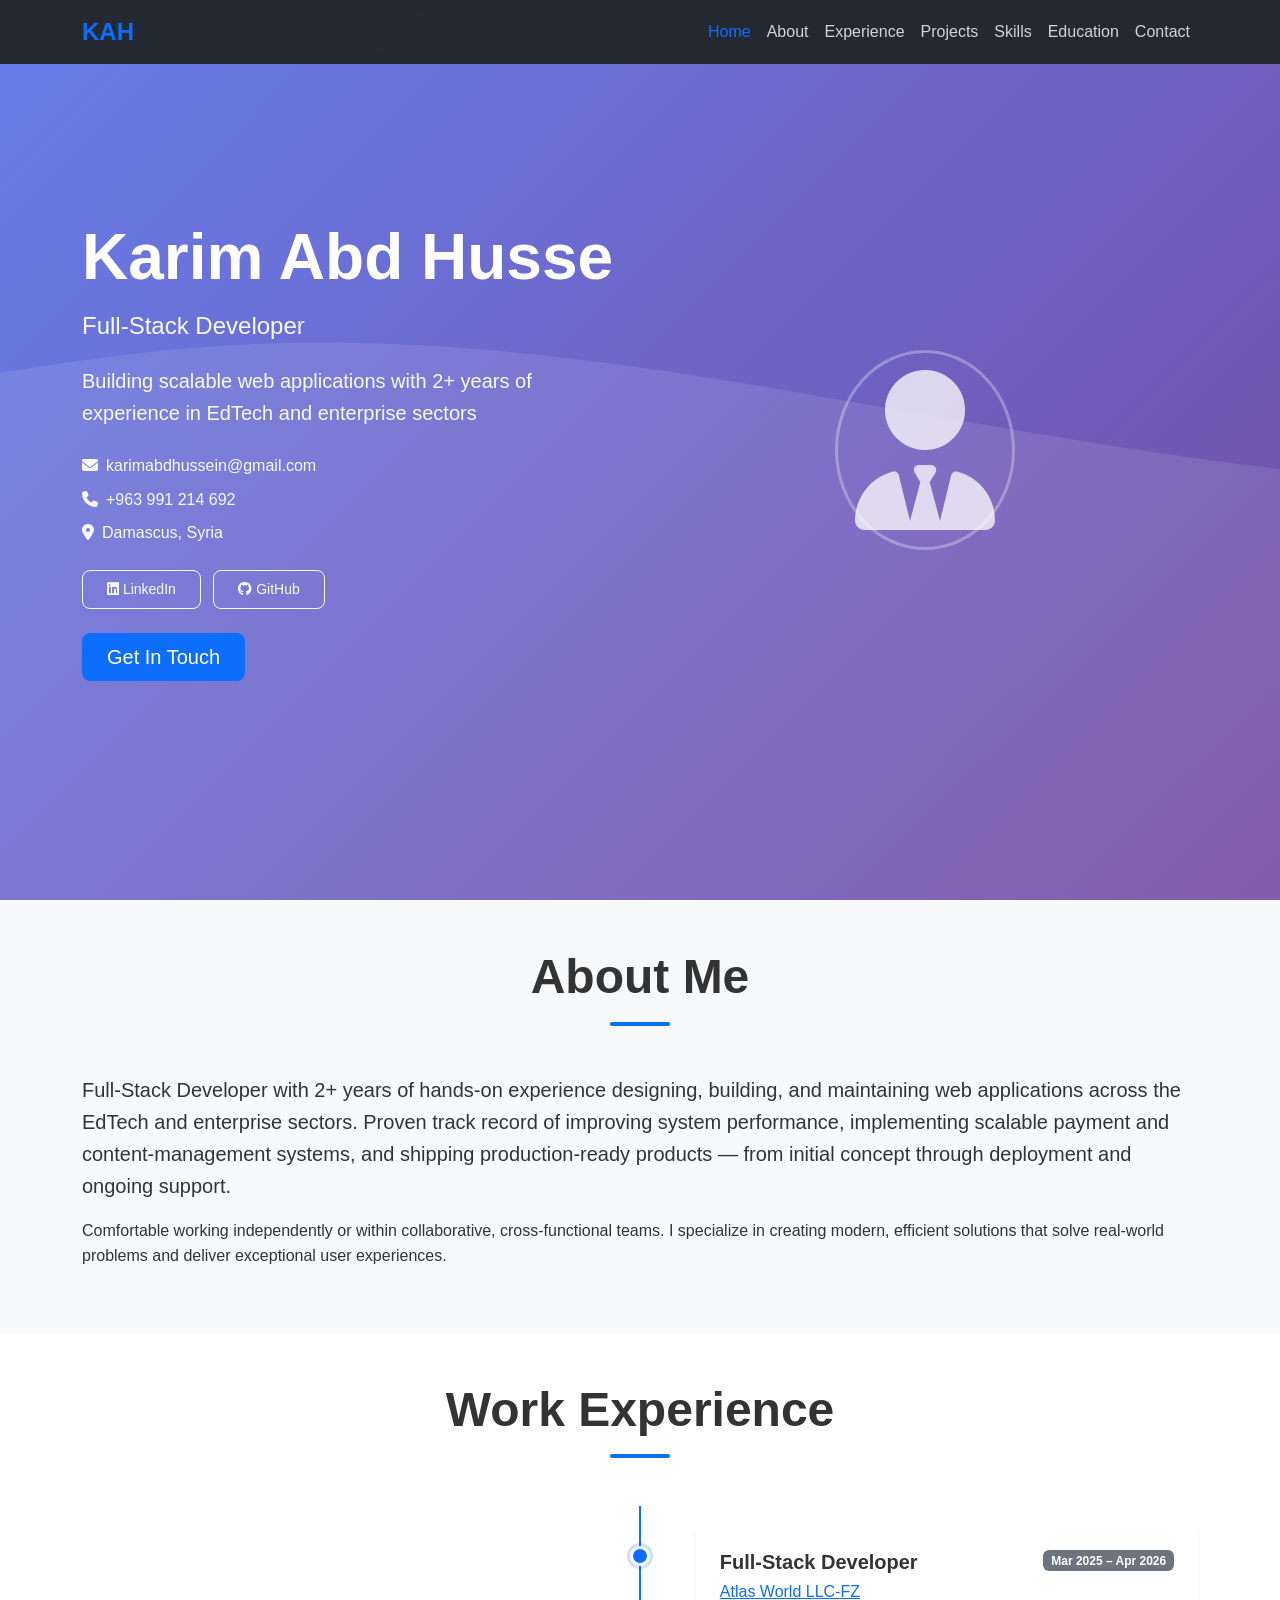
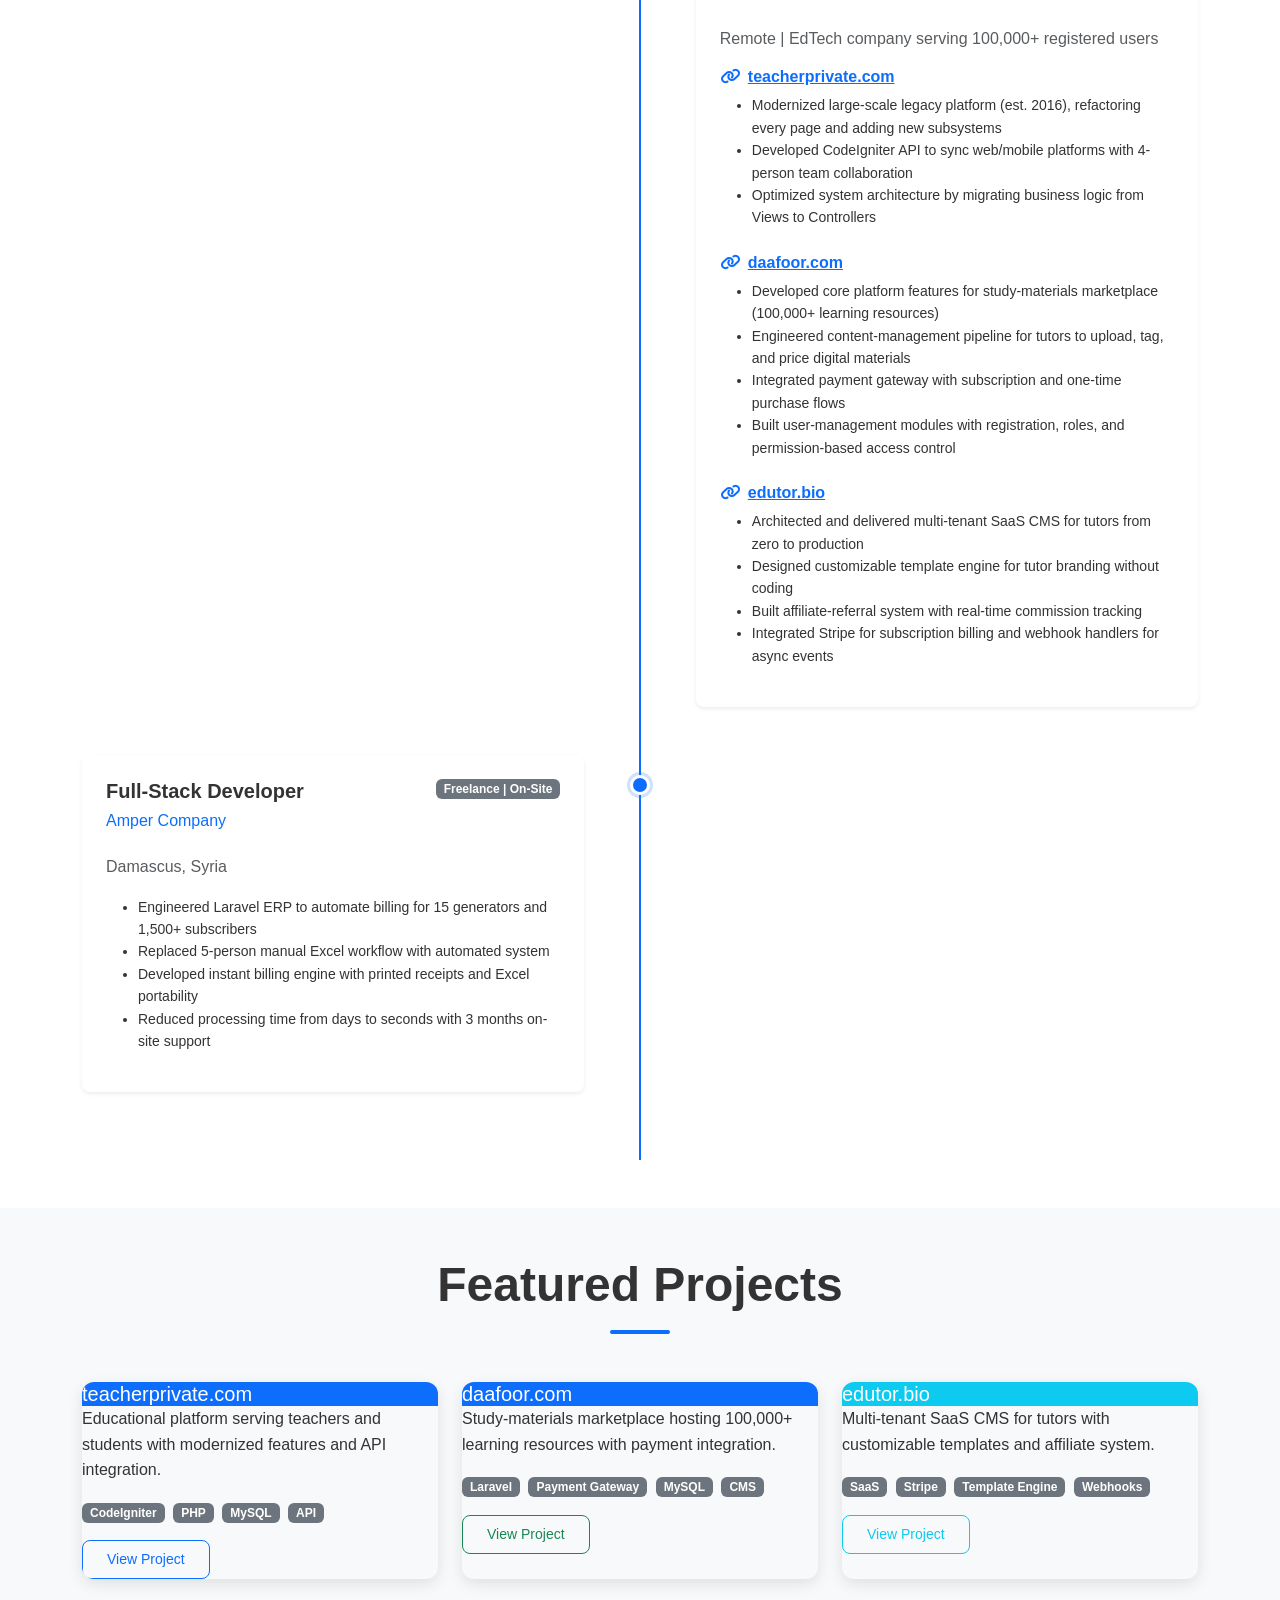
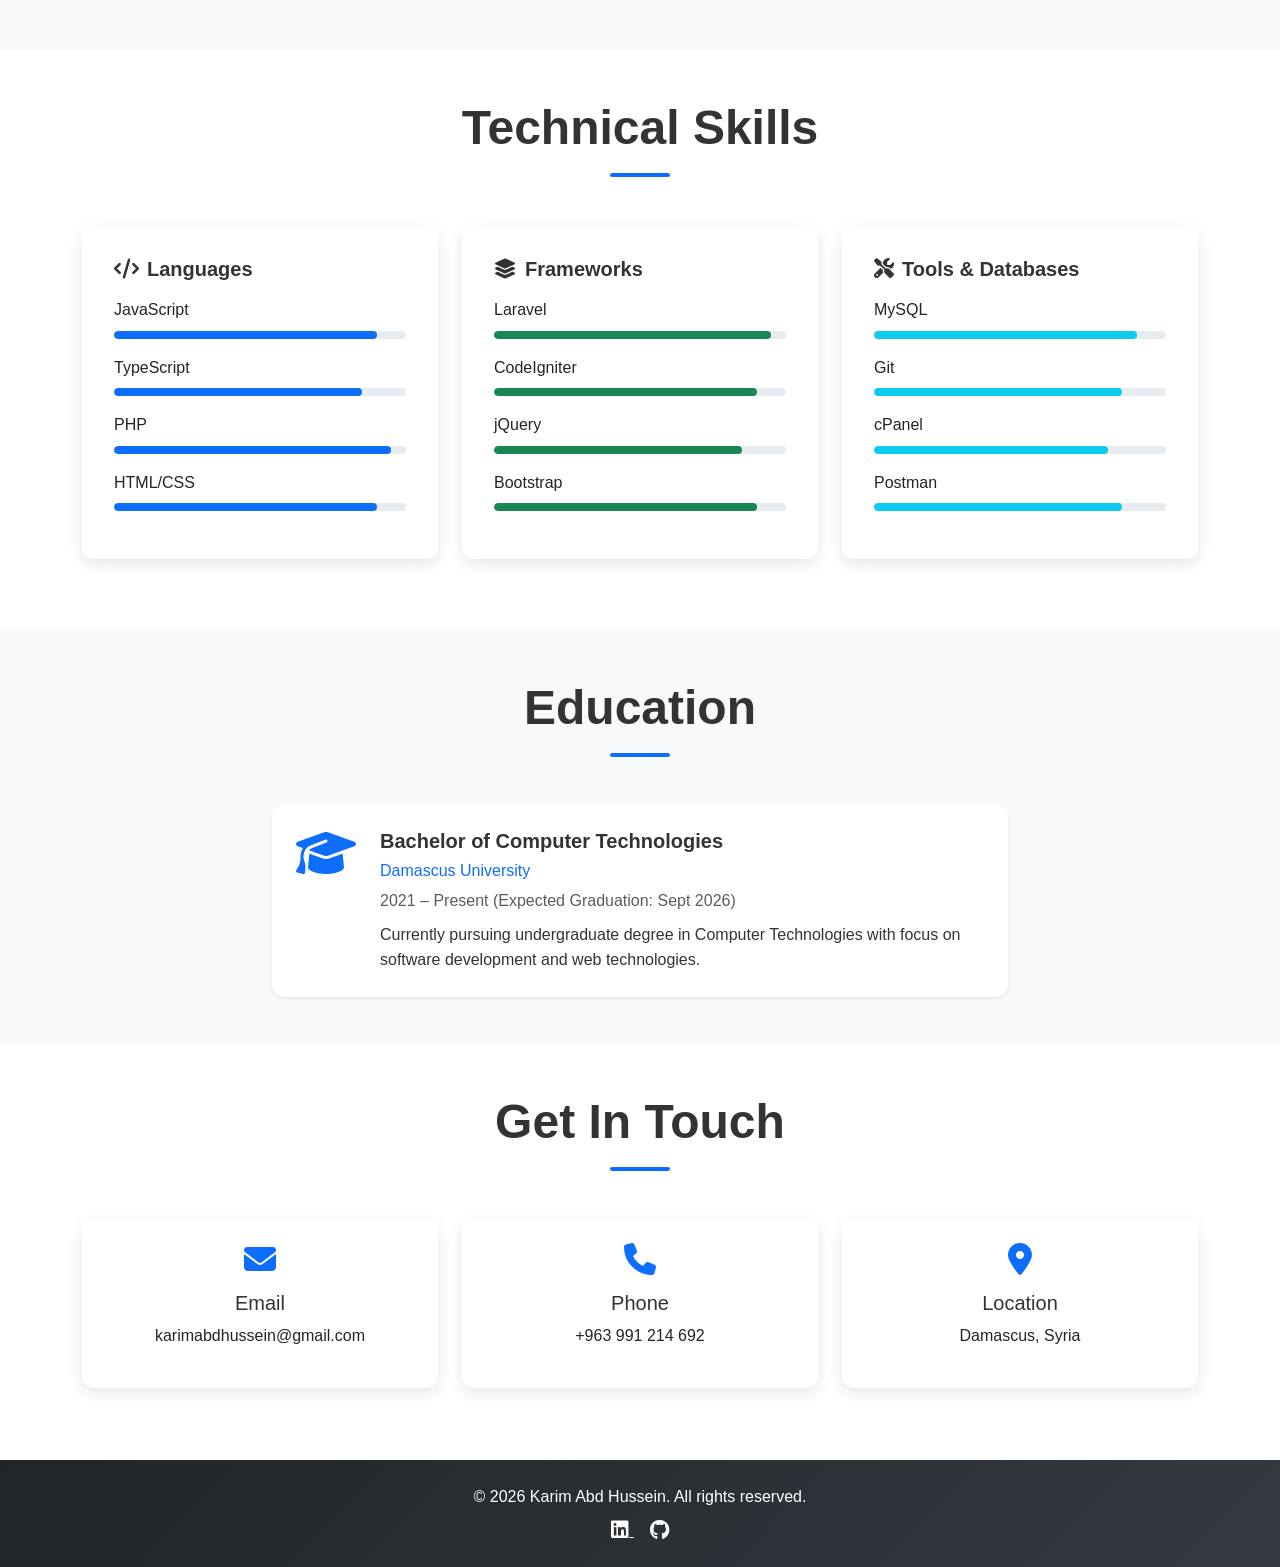
==== index.html @ 41082628 "add links and remove the contact form" ====
<!DOCTYPE html>
<html lang="en">
<head>
    <meta charset="UTF-8">
    <meta name="viewport" content="width=device-width, initial-scale=1.0">
    <title>Karim Abd Hussein - Full-Stack Developer Portfolio</title>
    
    <!-- Bootstrap CSS -->
    <link href="https://cdn.jsdelivr.net/npm/bootstrap@5.3.0/dist/css/bootstrap.min.css" rel="stylesheet">
    <!-- Font Awesome -->
    <link rel="stylesheet" href="https://cdnjs.cloudflare.com/ajax/libs/font-awesome/6.4.0/css/all.min.css">
    <!-- AOS Animation -->
    <link href="https://cdn.jsdelivr.net/npm/aos@2.3.4/dist/aos.css" rel="stylesheet">
    <!-- Custom CSS -->
    <link rel="stylesheet" href="css/style.css">
</head>
<body>
    <!-- Navigation -->
    <nav class="navbar navbar-expand-lg navbar-dark bg-dark fixed-top" id="mainNav">
        <div class="container">
            <a class="navbar-brand" href="#home">KAH</a>
            <button class="navbar-toggler" type="button" data-bs-toggle="collapse" data-bs-target="#navbarNav">
                <span class="navbar-toggler-icon"></span>
            </button>
            <div class="collapse navbar-collapse" id="navbarNav">
                <ul class="navbar-nav ms-auto">
                    <li class="nav-item"><a class="nav-link" href="#home">Home</a></li>
                    <li class="nav-item"><a class="nav-link" href="#about">About</a></li>
                    <li class="nav-item"><a class="nav-link" href="#experience">Experience</a></li>
                    <li class="nav-item"><a class="nav-link" href="#projects">Projects</a></li>
                    <li class="nav-item"><a class="nav-link" href="#skills">Skills</a></li>
                    <li class="nav-item"><a class="nav-link" href="#education">Education</a></li>
                    <li class="nav-item"><a class="nav-link" href="#contact">Contact</a></li>
                </ul>
            </div>
        </div>
    </nav>

    <!-- Hero Section -->
    <section id="home" class="hero-section">
        <div class="container">
            <div class="row align-items-center min-vh-100">
                <div class="col-lg-6">
                    <div class="hero-content" data-aos="fade-up">
                        <h1 class="display-3 fw-bold text-white mb-3">Karim Abd Hussein</h1>
                        <h2 class="h4 text-light mb-4">Full-Stack Developer</h2>
                        <p class="lead text-light mb-4">
                            Building scalable web applications with 2+ years of experience in EdTech and enterprise sectors
                        </p>
                        <div class="hero-contact mb-4">
                            <p class="text-light mb-2"><i class="fas fa-envelope me-2"></i>karimabdhussein@gmail.com</p>
                            <p class="text-light mb-2"><i class="fas fa-phone me-2"></i>+963 991 214 692</p>
                            <p class="text-light mb-2"><i class="fas fa-map-marker-alt me-2"></i>Damascus, Syria</p>
                        </div>
                        <div class="social-links mb-4">
                            <a href="https://linkedin.com/in/karim-abd-hussein" target="_blank" class="btn btn-outline-light btn-sm me-2">
                                <i class="fab fa-linkedin"></i> LinkedIn
                            </a>
                            <a href="https://github.com/karim-abd-hussein" target="_blank" class="btn btn-outline-light btn-sm me-2">
                                <i class="fab fa-github"></i> GitHub
                            </a>
                        </div>
                        <a href="#contact" class="btn btn-primary btn-lg">Get In Touch</a>
                    </div>
                </div>
                <div class="col-lg-6">
                    <div class="hero-image text-center" data-aos="fade-left">
                        <div class="profile-placeholder">
                            <i class="fas fa-user-tie fa-10x text-white opacity-75"></i>
                        </div>
                    </div>
                </div>
            </div>
        </div>
    </section>

    <!-- About Section -->
    <section id="about" class="py-5 bg-light">
        <div class="container">
            <div class="row">
                <div class="col-lg-12">
                    <div class="section-title text-center mb-5" data-aos="fade-up">
                        <h2 class="display-5 fw-bold">About Me</h2>
                        <div class="divider bg-primary mx-auto"></div>
                    </div>
                </div>
            </div>
            <div class="row">
                <div class="col-lg-12">
                    <div class="about-content" data-aos="fade-up">
                        <p class="lead">
                            Full-Stack Developer with 2+ years of hands-on experience designing, building, and maintaining web applications across the EdTech and enterprise sectors. Proven track record of improving system performance, implementing scalable payment and content-management systems, and shipping production-ready products — from initial concept through deployment and ongoing support.
                        </p>
                        <p>
                            Comfortable working independently or within collaborative, cross-functional teams. I specialize in creating modern, efficient solutions that solve real-world problems and deliver exceptional user experiences.
                        </p>
                    </div>
                </div>
            </div>
        </div>
    </section>

    <!-- Experience Section -->
    <section id="experience" class="py-5">
        <div class="container">
            <div class="row">
                <div class="col-lg-12">
                    <div class="section-title text-center mb-5" data-aos="fade-up">
                        <h2 class="display-5 fw-bold">Work Experience</h2>
                        <div class="divider bg-primary mx-auto"></div>
                    </div>
                </div>
            </div>
            <div class="row">
                <div class="col-lg-12">
                    <div class="timeline">
                        <!-- Atlas World LLC Experience -->
                        <div class="timeline-item" data-aos="fade-up">
                            <div class="timeline-dot bg-primary"></div>
                            <div class="timeline-content bg-white p-4 shadow-sm">
                                <div class="d-flex justify-content-between align-items-start mb-3">
                                    <div>
                                        <h4 class="h5 fw-bold">Full-Stack Developer</h4>
                                        <h5 class="text-primary h6"><a href="https://atlasworld.group/" target="_blank">Atlas World LLC-FZ</a></h5>
                                    </div>
                                    <span class="badge bg-secondary">Mar 2025 – Apr 2026</span>
                                </div>
                                <p class="text-muted mb-3">Remote | EdTech company serving 100,000+ registered users</p>
                                
                                <div class="project mb-4">
                                    <h6 class="fw-bold"><a href="https://teacherprivate.com" target="_blank"><i class="fas fa-link me-2"></i>teacherprivate.com</a></h6>
                                    <ul class="small">
                                        <li>Modernized large-scale legacy platform (est. 2016), refactoring every page and adding new subsystems</li>
                                        <li>Developed CodeIgniter API to sync web/mobile platforms with 4-person team collaboration</li>
                                        <li>Optimized system architecture by migrating business logic from Views to Controllers</li>
                                    </ul>
                                </div>
                                
                                <div class="project mb-4">
                                    <h6 class="fw-bold"><a href="https://daafoor.com" target="_blank"><i class="fas fa-link me-2"></i>daafoor.com</a></h6>
                                    <ul class="small">
                                        <li>Developed core platform features for study-materials marketplace (100,000+ learning resources)</li>
                                        <li>Engineered content-management pipeline for tutors to upload, tag, and price digital materials</li>
                                        <li>Integrated payment gateway with subscription and one-time purchase flows</li>
                                        <li>Built user-management modules with registration, roles, and permission-based access control</li>
                                    </ul>
                                </div>
                                
                                <div class="project">
                                    <h6 class="fw-bold"><a href="https://edutor.bio" target="_blank"><i class="fas fa-link me-2"></i>edutor.bio</a></h6>
                                    <ul class="small">
                                        <li>Architected and delivered multi-tenant SaaS CMS for tutors from zero to production</li>
                                        <li>Designed customizable template engine for tutor branding without coding</li>
                                        <li>Built affiliate-referral system with real-time commission tracking</li>
                                        <li>Integrated Stripe for subscription billing and webhook handlers for async events</li>
                                    </ul>
                                </div>
                            </div>
                        </div>

                        <!-- Amper Company Experience -->
                        <div class="timeline-item" data-aos="fade-up">
                            <div class="timeline-dot bg-primary"></div>
                            <div class="timeline-content bg-white p-4 shadow-sm">
                                <div class="d-flex justify-content-between align-items-start mb-3">
                                    <div>
                                        <h4 class="h5 fw-bold">Full-Stack Developer</h4>
                                        <h5 class="text-primary h6">Amper Company</h5>
                                    </div>
                                    <span class="badge bg-secondary">Freelance | On-Site</span>
                                </div>
                                <p class="text-muted mb-3">Damascus, Syria</p>
                                <ul class="small">
                                    <li>Engineered Laravel ERP to automate billing for 15 generators and 1,500+ subscribers</li>
                                    <li>Replaced 5-person manual Excel workflow with automated system</li>
                                    <li>Developed instant billing engine with printed receipts and Excel portability</li>
                                    <li>Reduced processing time from days to seconds with 3 months on-site support</li>
                                </ul>
                            </div>
                        </div>
                    </div>
                </div>
            </div>
        </div>
    </section>

    <!-- Projects Section -->
    <section id="projects" class="py-5 bg-light">
        <div class="container">
            <div class="row">
                <div class="col-lg-12">
                    <div class="section-title text-center mb-5" data-aos="fade-up">
                        <h2 class="display-5 fw-bold">Featured Projects</h2>
                        <div class="divider bg-primary mx-auto"></div>
                    </div>
                </div>
            </div>
            <div class="row">
                <!-- Teacher Private -->
                <div class="col-lg-4 col-md-6 mb-4" data-aos="fade-up">
                    <div class="project-card h-100">
                        <div class="card-header bg-primary text-white">
                            <h5 class="card-title mb-0">teacherprivate.com</h5>
                        </div>
                        <div class="card-body">
                            <p class="card-text">Educational platform serving teachers and students with modernized features and API integration.</p>
                            <div class="tech-tags mb-3">
                                <span class="badge bg-secondary me-1">CodeIgniter</span>
                                <span class="badge bg-secondary me-1">PHP</span>
                                <span class="badge bg-secondary me-1">MySQL</span>
                                <span class="badge bg-secondary me-1">API</span>
                            </div>
                            <a href="https://teacherprivate.com" target="_blank" class="btn btn-outline-primary btn-sm">View Project</a>
                        </div>
                    </div>
                </div>

                <!-- Daafoor -->
                <div class="col-lg-4 col-md-6 mb-4" data-aos="fade-up" data-aos-delay="100">
                    <div class="project-card h-100">
                        <div class="card-header bg-primary text-white">
                            <h5 class="card-title mb-0">daafoor.com</h5>
                        </div>
                        <div class="card-body">
                            <p class="card-text">Study-materials marketplace hosting 100,000+ learning resources with payment integration.</p>
                            <div class="tech-tags mb-3">
                                <span class="badge bg-secondary me-1">Laravel</span>
                                <span class="badge bg-secondary me-1">Payment Gateway</span>
                                <span class="badge bg-secondary me-1">MySQL</span>
                                <span class="badge bg-secondary me-1">CMS</span>
                            </div>
                            <a href="https://daafoor.com" target="_blank" class="btn btn-outline-success btn-sm">View Project</a>
                        </div>
                    </div>
                </div>

                <!-- Edutor -->
                <div class="col-lg-4 col-md-6 mb-4" data-aos="fade-up" data-aos-delay="200">
                    <div class="project-card h-100">
                        <div class="card-header bg-info text-white">
                            <h5 class="card-title mb-0">edutor.bio</h5>
                        </div>
                        <div class="card-body">
                            <p class="card-text">Multi-tenant SaaS CMS for tutors with customizable templates and affiliate system.</p>
                            <div class="tech-tags mb-3">
                                <span class="badge bg-secondary me-1">SaaS</span>
                                <span class="badge bg-secondary me-1">Stripe</span>
                                <span class="badge bg-secondary me-1">Template Engine</span>
                                <span class="badge bg-secondary me-1">Webhooks</span>
                            </div>
                            <a href="https://edutor.bio" target="_blank" class="btn btn-outline-info btn-sm">View Project</a>
                        </div>
                    </div>
                </div>
            </div>
        </div>
    </section>

    <!-- Skills Section -->
    <section id="skills" class="py-5">
        <div class="container">
            <div class="row">
                <div class="col-lg-12">
                    <div class="section-title text-center mb-5" data-aos="fade-up">
                        <h2 class="display-5 fw-bold">Technical Skills</h2>
                        <div class="divider bg-primary mx-auto"></div>
                    </div>
                </div>
            </div>
            <div class="row">
                <div class="col-lg-4 col-md-6 mb-4" data-aos="fade-up">
                    <div class="skill-category">
                        <h5 class="fw-bold mb-3"><i class="fas fa-code me-2"></i>Languages</h5>
                        <div class="skill-item mb-3">
                            <span class="skill-name">JavaScript</span>
                            <div class="progress">
                                <div class="progress-bar bg-primary" style="width: 90%"></div>
                            </div>
                        </div>
                        <div class="skill-item mb-3">
                            <span class="skill-name">TypeScript</span>
                            <div class="progress">
                                <div class="progress-bar bg-primary" style="width: 85%"></div>
                            </div>
                        </div>
                        <div class="skill-item mb-3">
                            <span class="skill-name">PHP</span>
                            <div class="progress">
                                <div class="progress-bar bg-primary" style="width: 95%"></div>
                            </div>
                        </div>
                        <div class="skill-item">
                            <span class="skill-name">HTML/CSS</span>
                            <div class="progress">
                                <div class="progress-bar bg-primary" style="width: 90%"></div>
                            </div>
                        </div>
                    </div>
                </div>

                <div class="col-lg-4 col-md-6 mb-4" data-aos="fade-up" data-aos-delay="100">
                    <div class="skill-category">
                        <h5 class="fw-bold mb-3"><i class="fas fa-layer-group me-2"></i>Frameworks</h5>
                        <div class="skill-item mb-3">
                            <span class="skill-name">Laravel</span>
                            <div class="progress">
                                <div class="progress-bar bg-success" style="width: 95%"></div>
                            </div>
                        </div>
                        <div class="skill-item mb-3">
                            <span class="skill-name">CodeIgniter</span>
                            <div class="progress">
                                <div class="progress-bar bg-success" style="width: 90%"></div>
                            </div>
                        </div>
                        <div class="skill-item mb-3">
                            <span class="skill-name">jQuery</span>
                            <div class="progress">
                                <div class="progress-bar bg-success" style="width: 85%"></div>
                            </div>
                        </div>
                        <div class="skill-item">
                            <span class="skill-name">Bootstrap</span>
                            <div class="progress">
                                <div class="progress-bar bg-success" style="width: 90%"></div>
                            </div>
                        </div>
                    </div>
                </div>

                <div class="col-lg-4 col-md-6 mb-4" data-aos="fade-up" data-aos-delay="200">
                    <div class="skill-category">
                        <h5 class="fw-bold mb-3"><i class="fas fa-tools me-2"></i>Tools & Databases</h5>
                        <div class="skill-item mb-3">
                            <span class="skill-name">MySQL</span>
                            <div class="progress">
                                <div class="progress-bar bg-info" style="width: 90%"></div>
                            </div>
                        </div>
                        <div class="skill-item mb-3">
                            <span class="skill-name">Git</span>
                            <div class="progress">
                                <div class="progress-bar bg-info" style="width: 85%"></div>
                            </div>
                        </div>
                        <div class="skill-item mb-3">
                            <span class="skill-name">cPanel</span>
                            <div class="progress">
                                <div class="progress-bar bg-info" style="width: 80%"></div>
                            </div>
                        </div>
                        <div class="skill-item">
                            <span class="skill-name">Postman</span>
                            <div class="progress">
                                <div class="progress-bar bg-info" style="width: 85%"></div>
                            </div>
                        </div>
                    </div>
                </div>
            </div>
        </div>
    </section>

    <!-- Education Section -->
    <section id="education" class="py-5 bg-light">
        <div class="container">
            <div class="row">
                <div class="col-lg-12">
                    <div class="section-title text-center mb-5" data-aos="fade-up">
                        <h2 class="display-5 fw-bold">Education</h2>
                        <div class="divider bg-primary mx-auto"></div>
                    </div>
                </div>
            </div>
            <div class="row">
                <div class="col-lg-8 mx-auto">
                    <div class="education-card bg-white p-4 shadow-sm" data-aos="fade-up">
                        <div class="d-flex align-items-start">
                            <div class="education-icon me-4">
                                <i class="fas fa-graduation-cap fa-3x text-primary"></i>
                            </div>
                            <div class="education-content">
                                <h4 class="h5 fw-bold">Bachelor of Computer Technologies</h4>
                                <h5 class="text-primary h6">Damascus University</h5>
                                <p class="text-muted mb-2">2021 – Present (Expected Graduation: Sept 2026)</p>
                                <p class="mb-0">Currently pursuing undergraduate degree in Computer Technologies with focus on software development and web technologies.</p>
                            </div>
                        </div>
                    </div>
                </div>
            </div>
        </div>
    </section>

    <!-- Contact Section -->
    <section id="contact" class="py-5">
        <div class="container">
            <div class="row">
                <div class="col-lg-12">
                    <div class="section-title text-center mb-5" data-aos="fade-up">
                        <h2 class="display-5 fw-bold">Get In Touch</h2>
                        <div class="divider bg-primary mx-auto"></div>
                    </div>
                </div>
            </div>
            <!-- <div class="row">
                <div class="col-lg-8 mx-auto">
                    <div class="contact-form" data-aos="fade-up">
                        <form id="contactForm">
                            <div class="row">
                                <div class="col-md-6 mb-3">
                                    <label for="name" class="form-label">Name</label>
                                    <input type="text" class="form-control" id="name" required>
                                </div>
                                <div class="col-md-6 mb-3">
                                    <label for="email" class="form-label">Email</label>
                                    <input type="email" class="form-control" id="email" required>
                                </div>
                            </div>
                            <div class="mb-3">
                                <label for="subject" class="form-label">Subject</label>
                                <input type="text" class="form-control" id="subject" required>
                            </div>
                            <div class="mb-3">
                                <label for="message" class="form-label">Message</label>
                                <textarea class="form-control" id="message" rows="5" required></textarea>
                            </div>
                            <div class="text-center">
                                <button type="submit" class="btn btn-primary btn-lg">Send Message</button>
                            </div>
                        </form>
                    </div>
                </div>
            </div> -->
            <div class="row">
                <div class="col-lg-12">
                    <div class="contact-info text-center" data-aos="fade-up">
                        <div class="row">
                            <div class="col-md-4 mb-4">
                                <div class="contact-item">
                                    <i class="fas fa-envelope fa-2x text-primary mb-3"></i>
                                    <h5>Email</h5>
                                    <p> <a class="text-decoration-none text-dark stretched-link" href="mailto:karimabdhussein@gmail.com">karimabdhussein@gmail.com</a></p>
                                </div>
                            </div>
                            <div class="col-md-4 mb-4">
                                <div class="contact-item">
                                    <i class="fas fa-phone fa-2x text-primary mb-3"></i>
                                    <h5>Phone</h5>
                                    <p><a class="text-decoration-none text-dark stretched-link" href="tel:+963991214692">+963 991 214 692</a></p>
                                </div>
                            </div>
                            <div class="col-md-4 mb-4">
                                <div class="contact-item">
                                    <i class="fas fa-map-marker-alt fa-2x text-primary mb-3"></i>
                                    <h5>Location</h5>
                                    <p><a class="text-decoration-none text-dark stretched-link" href="https://www.google.com/maps/place/Damascus,+Syria" target="_blank">Damascus, Syria</a>  </p>
                                </div>
                            </div>
                        </div>
                    </div>
                </div>
            </div>
        </div>
    </section>

    <!-- Footer -->
    <footer class="bg-dark text-white py-4">
        <div class="container">
            <div class="row">
                <div class="col-lg-12">
                    <div class="text-center">
                        <p class="mb-2">&copy; 2026 Karim Abd Hussein. All rights reserved.</p>
                        <div class="social-links">
                            <a href="https://linkedin.com/in/karim-abd-hussein" target="_blank" class="text-white me-3">
                                <i class="fab fa-linkedin fa-lg"></i>
                            </a>
                            <a href="https://github.com/karim-abd-hussein" target="_blank" class="text-white">
                                <i class="fab fa-github fa-lg"></i>
                            </a>
                        </div>
                    </div>
                </div>
            </div>
        </div>
    </footer>

    <!-- Bootstrap JS -->
    <script src="https://cdn.jsdelivr.net/npm/bootstrap@5.3.0/dist/js/bootstrap.bundle.min.js"></script>
    <!-- jQuery -->
    <script src="https://code.jquery.com/jquery-3.7.1.min.js"></script>
    <!-- AOS Animation -->
    <script src="https://cdn.jsdelivr.net/npm/aos@2.3.4/dist/aos.js"></script>
    <!-- Custom JS -->
    <script src="js/script.js"></script>
</body>
</html>
---- css/style.css ----
/* Custom CSS for Karim Abd Hussein Portfolio */

/* General Styles */
:root {
    --primary-color: #0d6efd;
    --secondary-color: #6c757d;
    --success-color: #198754;
    --info-color: #0dcaf0;
    --dark-color: #212529;
    --light-color: #f8f9fa;
    --accent-color: #ff6b6b;
}

body {
    font-family: 'Segoe UI', Tahoma, Geneva, Verdana, sans-serif;
    line-height: 1.6;
    color: #333;
    scroll-behavior: smooth;
}

/* Navigation */
.navbar {
    backdrop-filter: blur(10px);
    background-color: rgba(33, 37, 41, 0.95) !important;
    transition: all 0.3s ease;
}

.navbar-brand {
    font-weight: bold;
    font-size: 1.5rem;
    color: var(--primary-color) !important;
}

.nav-link {
    color: rgba(255, 255, 255, 0.8) !important;
    transition: color 0.3s ease;
    font-weight: 500;
}

.nav-link:hover,
.nav-link.active {
    color: var(--primary-color) !important;
}

/* Hero Section */
.hero-section {
    background: linear-gradient(135deg, #667eea 0%, #764ba2 100%);
    position: relative;
    overflow: hidden;
}

.hero-section::before {
    content: '';
    position: absolute;
    top: 0;
    left: 0;
    right: 0;
    bottom: 0;
    background: url('data:image/svg+xml,<svg xmlns="http://www.w3.org/2000/svg" viewBox="0 0 1440 320"><path fill="%23ffffff" fill-opacity="0.1" d="M0,96L48,112C96,128,192,160,288,160C384,160,480,128,576,122.7C672,117,768,139,864,154.7C960,171,1056,181,1152,165.3C1248,149,1344,107,1392,85.3L1440,64L1440,320L1392,320C1344,320,1248,320,1152,320C1056,320,960,320,864,320C768,320,672,320,576,320C480,320,384,320,288,320C192,320,96,320,48,320L0,320Z"></path></svg>') no-repeat bottom;
    background-size: cover;
}

.profile-placeholder {
    position: relative;
    display: inline-block;
}

.profile-placeholder::before {
    content: '';
    position: absolute;
    top: -20px;
    left: -20px;
    right: -20px;
    bottom: -20px;
    border: 3px solid rgba(255, 255, 255, 0.3);
    border-radius: 50%;
    animation: pulse 2s infinite;
}

@keyframes pulse {
    0% {
        transform: scale(1);
        opacity: 1;
    }
    50% {
        transform: scale(1.05);
        opacity: 0.7;
    }
    100% {
        transform: scale(1);
        opacity: 1;
    }
}

/* Section Titles */
.section-title {
    position: relative;
    margin-bottom: 3rem;
}

.divider {
    height: 4px;
    width: 60px;
    border-radius: 2px;
    margin-top: 1rem;
}

/* Timeline */
.timeline {
    position: relative;
    padding: 20px 0;
}

.timeline::before {
    content: '';
    position: absolute;
    left: 50%;
    top: 0;
    bottom: 0;
    width: 2px;
    background: var(--primary-color);
    transform: translateX(-50%);
}

.timeline-item {
    position: relative;
    margin-bottom: 3rem;
}

.timeline-dot {
    position: absolute;
    left: 50%;
    top: 20px;
    width: 20px;
    height: 20px;
    border-radius: 50%;
    transform: translateX(-50%);
    border: 3px solid #fff;
    box-shadow: 0 0 0 3px rgba(13, 110, 253, 0.2);
}

.timeline-content {
    width: 45%;
    border-radius: 8px;
    transition: transform 0.3s ease, box-shadow 0.3s ease;
}

.timeline-item:nth-child(odd) .timeline-content {
    margin-left: auto;
}

.timeline-item:nth-child(even) .timeline-content {
    margin-right: auto;
}

.timeline-content:hover {
    transform: translateY(-5px);
    box-shadow: 0 10px 25px rgba(0, 0, 0, 0.1);
}

/* Project Cards */
.project-card {
    border: none;
    border-radius: 12px;
    overflow: hidden;
    box-shadow: 0 5px 15px rgba(0, 0, 0, 0.1);
    transition: transform 0.3s ease, box-shadow 0.3s ease;
}

.project-card:hover {
    transform: translateY(-10px);
    box-shadow: 0 15px 35px rgba(0, 0, 0, 0.15);
}

.project-card .card-header {
    border: none;
    font-weight: bold;
}

.tech-tags .badge {
    font-size: 0.75rem;
    padding: 0.25rem 0.5rem;
}

/* Skills */
.skill-category {
    background: white;
    padding: 2rem;
    border-radius: 12px;
    box-shadow: 0 5px 15px rgba(0, 0, 0, 0.1);
    height: 100%;
}

.skill-item {
    margin-bottom: 1rem;
}

.skill-name {
    display: block;
    margin-bottom: 0.5rem;
    font-weight: 500;
    color: var(--dark-color);
}

.progress {
    height: 8px;
    border-radius: 4px;
    background-color: #e9ecef;
}

.progress-bar {
    border-radius: 4px;
    transition: width 1s ease-in-out;
}

/* Education */
.education-card {
    border-radius: 12px;
    border: none;
    transition: transform 0.3s ease;
}

.education-card:hover {
    transform: translateY(-5px);
}

.education-icon {
    color: var(--primary-color);
}

/* Contact Form */
.contact-form {
    background: white;
    padding: 2rem;
    border-radius: 12px;
    box-shadow: 0 5px 15px rgba(0, 0, 0, 0.1);
}

.form-control {
    border-radius: 8px;
    border: 1px solid #e0e0e0;
    padding: 0.75rem;
    transition: border-color 0.3s ease, box-shadow 0.3s ease;
}

.form-control:focus {
    border-color: var(--primary-color);
    box-shadow: 0 0 0 0.2rem rgba(13, 110, 253, 0.25);
}

.contact-item {
    padding: 1.5rem;
    border-radius: 12px;
    background: white;
    box-shadow: 0 5px 15px rgba(0, 0, 0, 0.1);
    transition: transform 0.3s ease;
    height: 100%;
}

.contact-item:hover {
    transform: translateY(-5px);
}

/* Footer */
footer {
    background: linear-gradient(135deg, #212529 0%, #343a40 100%);
}

.social-links a {
    transition: color 0.3s ease;
}

.social-links a:hover {
    color: var(--primary-color) !important;
}

/* Responsive Design */
@media (max-width: 768px) {
    .timeline::before {
        left: 30px;
    }
    
    .timeline-dot {
        left: 30px;
    }
    
    .timeline-content {
        width: calc(100% - 60px);
        margin-left: 60px !important;
    }
    
    .hero-section .display-3 {
        font-size: 2.5rem;
    }
    
    .section-title .display-5 {
        font-size: 2rem;
    }
}

/* Loading Animation */
.animate-progress {
    animation: progressAnimation 2s ease-in-out;
}

@keyframes progressAnimation {
    from {
        width: 0 !important;
    }
}

/* Button Styles */
.btn {
    border-radius: 8px;
    font-weight: 500;
    padding: 0.5rem 1.5rem;
    transition: all 0.3s ease;
}

.btn:hover {
    transform: translateY(-2px);
    box-shadow: 0 5px 15px rgba(0, 0, 0, 0.2);
}

/* Scroll to Top Button */
#scrollTop {
    position: fixed;
    bottom: 30px;
    right: 30px;
    background: var(--primary-color);
    color: white;
    border: none;
    border-radius: 50%;
    width: 50px;
    height: 50px;
    font-size: 1.2rem;
    cursor: pointer;
    opacity: 0;
    visibility: hidden;
    transition: all 0.3s ease;
    z-index: 1000;
}

#scrollTop.show {
    opacity: 1;
    visibility: visible;
}

#scrollTop:hover {
    background: var(--accent-color);
    transform: translateY(-3px);
}

/* Form Validation */
.is-invalid {
    border-color: #dc3545 !important;
}

.invalid-feedback {
    display: block;
    width: 100%;
    margin-top: 0.25rem;
    font-size: 0.875em;
    color: #dc3545;
}

/* Success Message */
.success-message {
    background: linear-gradient(135deg, #28a745 0%, #20c997 100%);
    color: white;
    padding: 1rem;
    border-radius: 8px;
    margin-top: 1rem;
    display: none;
}

/* Loading Spinner */
.spinner {
    border: 3px solid #f3f3f3;
    border-top: 3px solid var(--primary-color);
    border-radius: 50%;
    width: 20px;
    height: 20px;
    animation: spin 1s linear infinite;
    display: inline-block;
    margin-left: 10px;
}

@keyframes spin {
    0% { transform: rotate(0deg); }
    100% { transform: rotate(360deg); }
}

/* Custom Scrollbar */
::-webkit-scrollbar {
    width: 10px;
}

::-webkit-scrollbar-track {
    background: #f1f1f1;
}

::-webkit-scrollbar-thumb {
    background: var(--primary-color);
    border-radius: 5px;
}

::-webkit-scrollbar-thumb:hover {
    background: var(--accent-color);
}
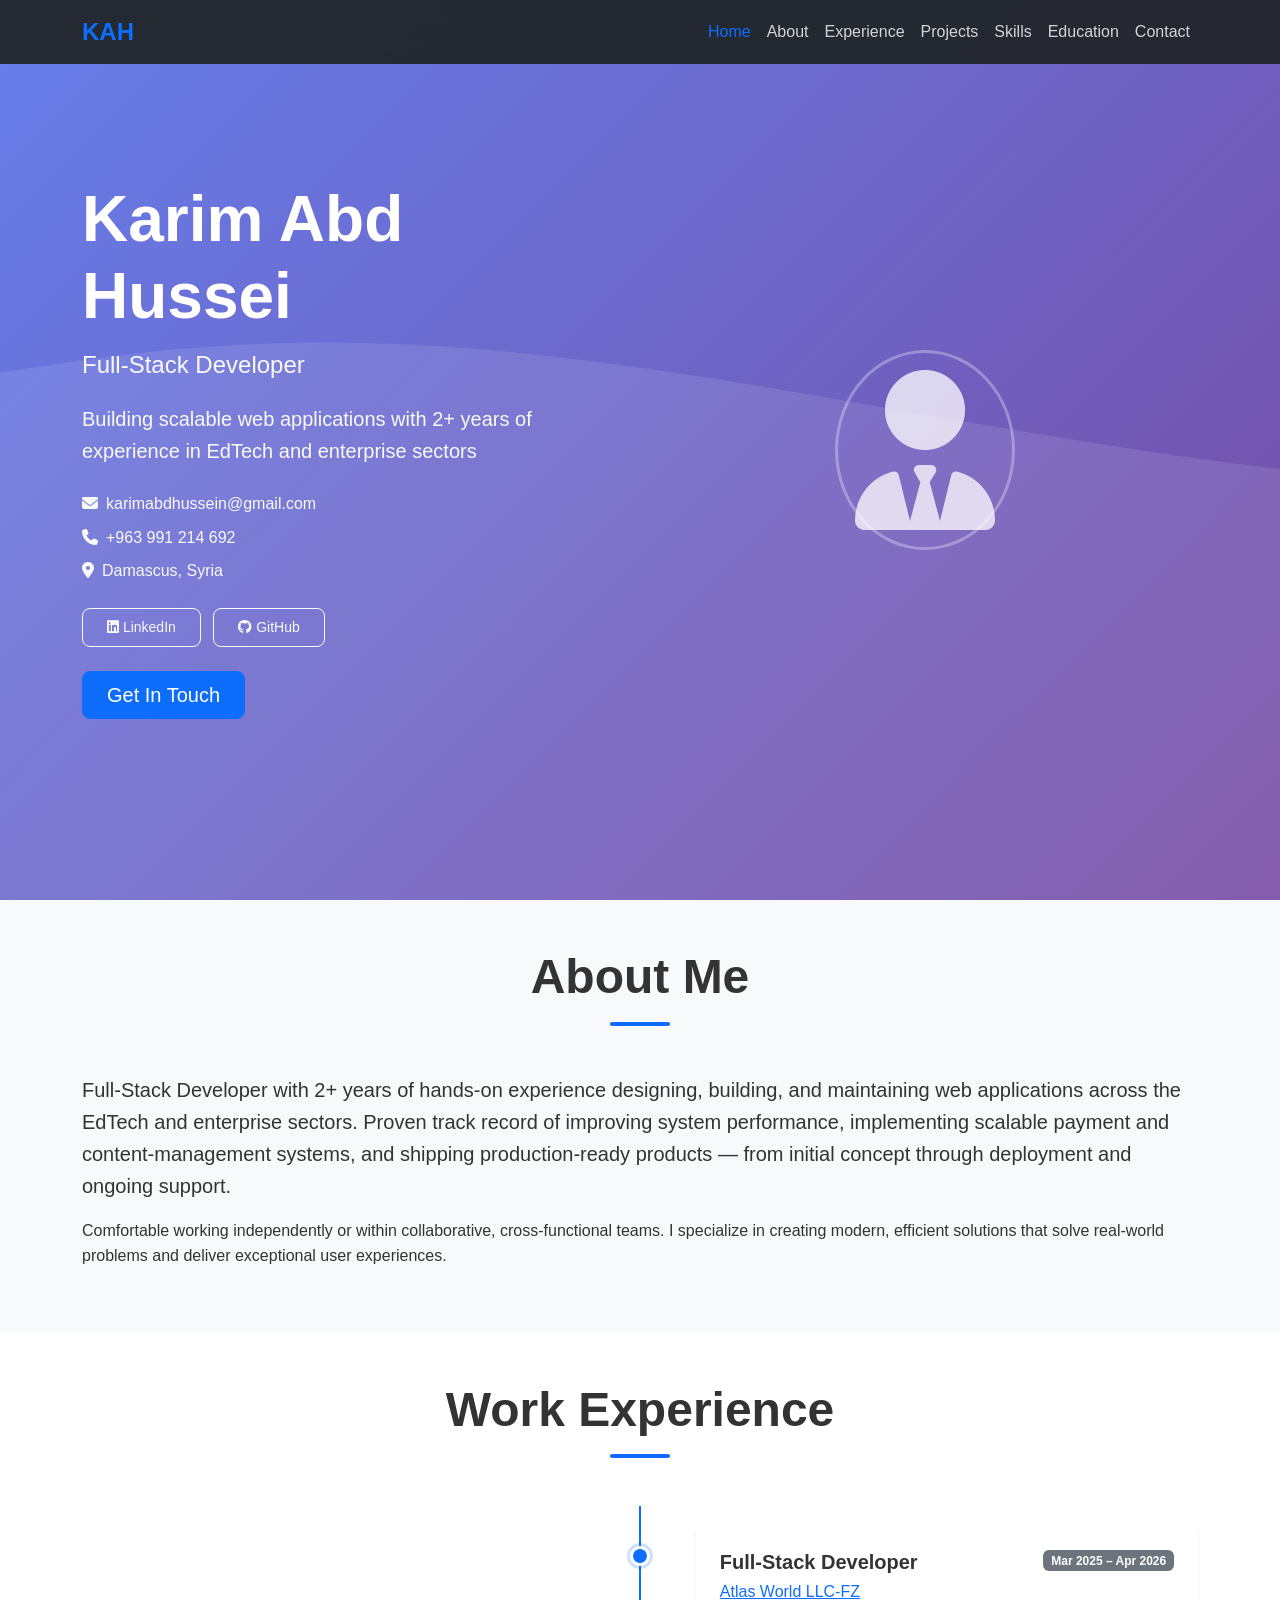
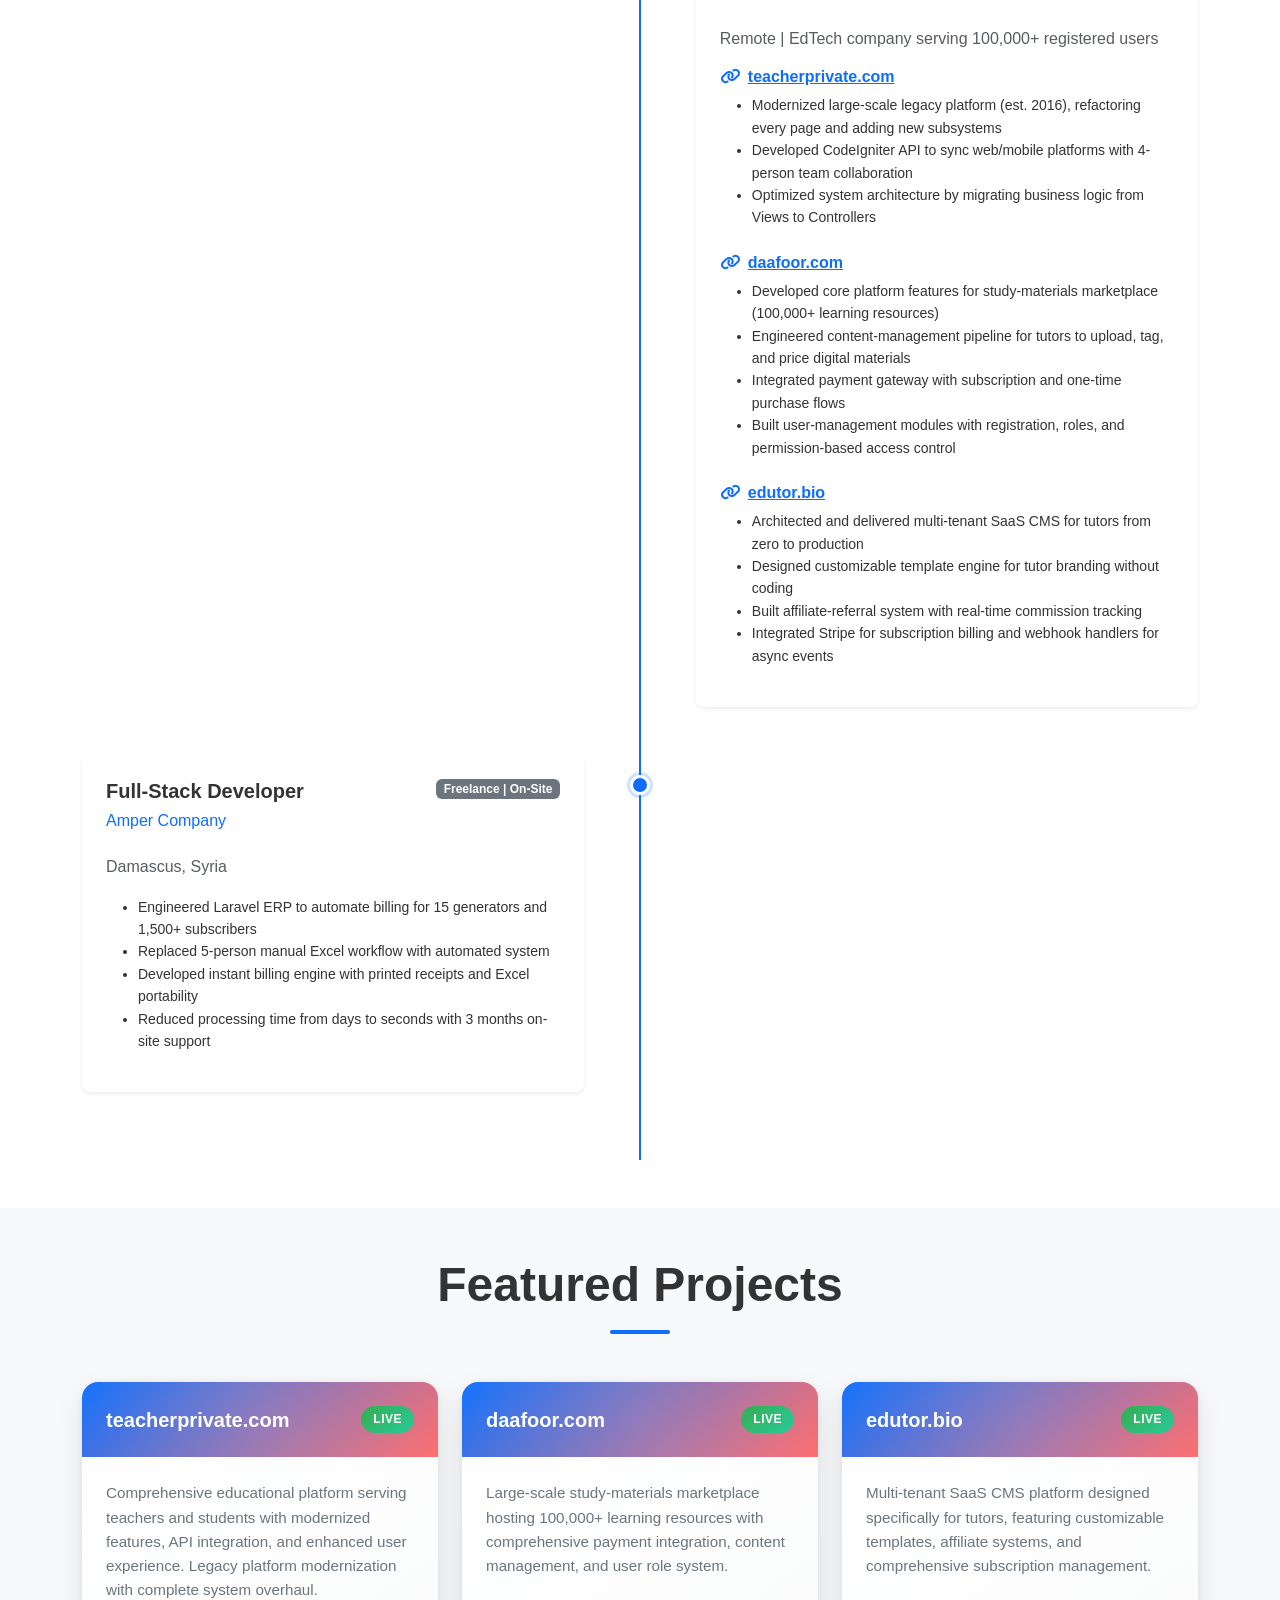
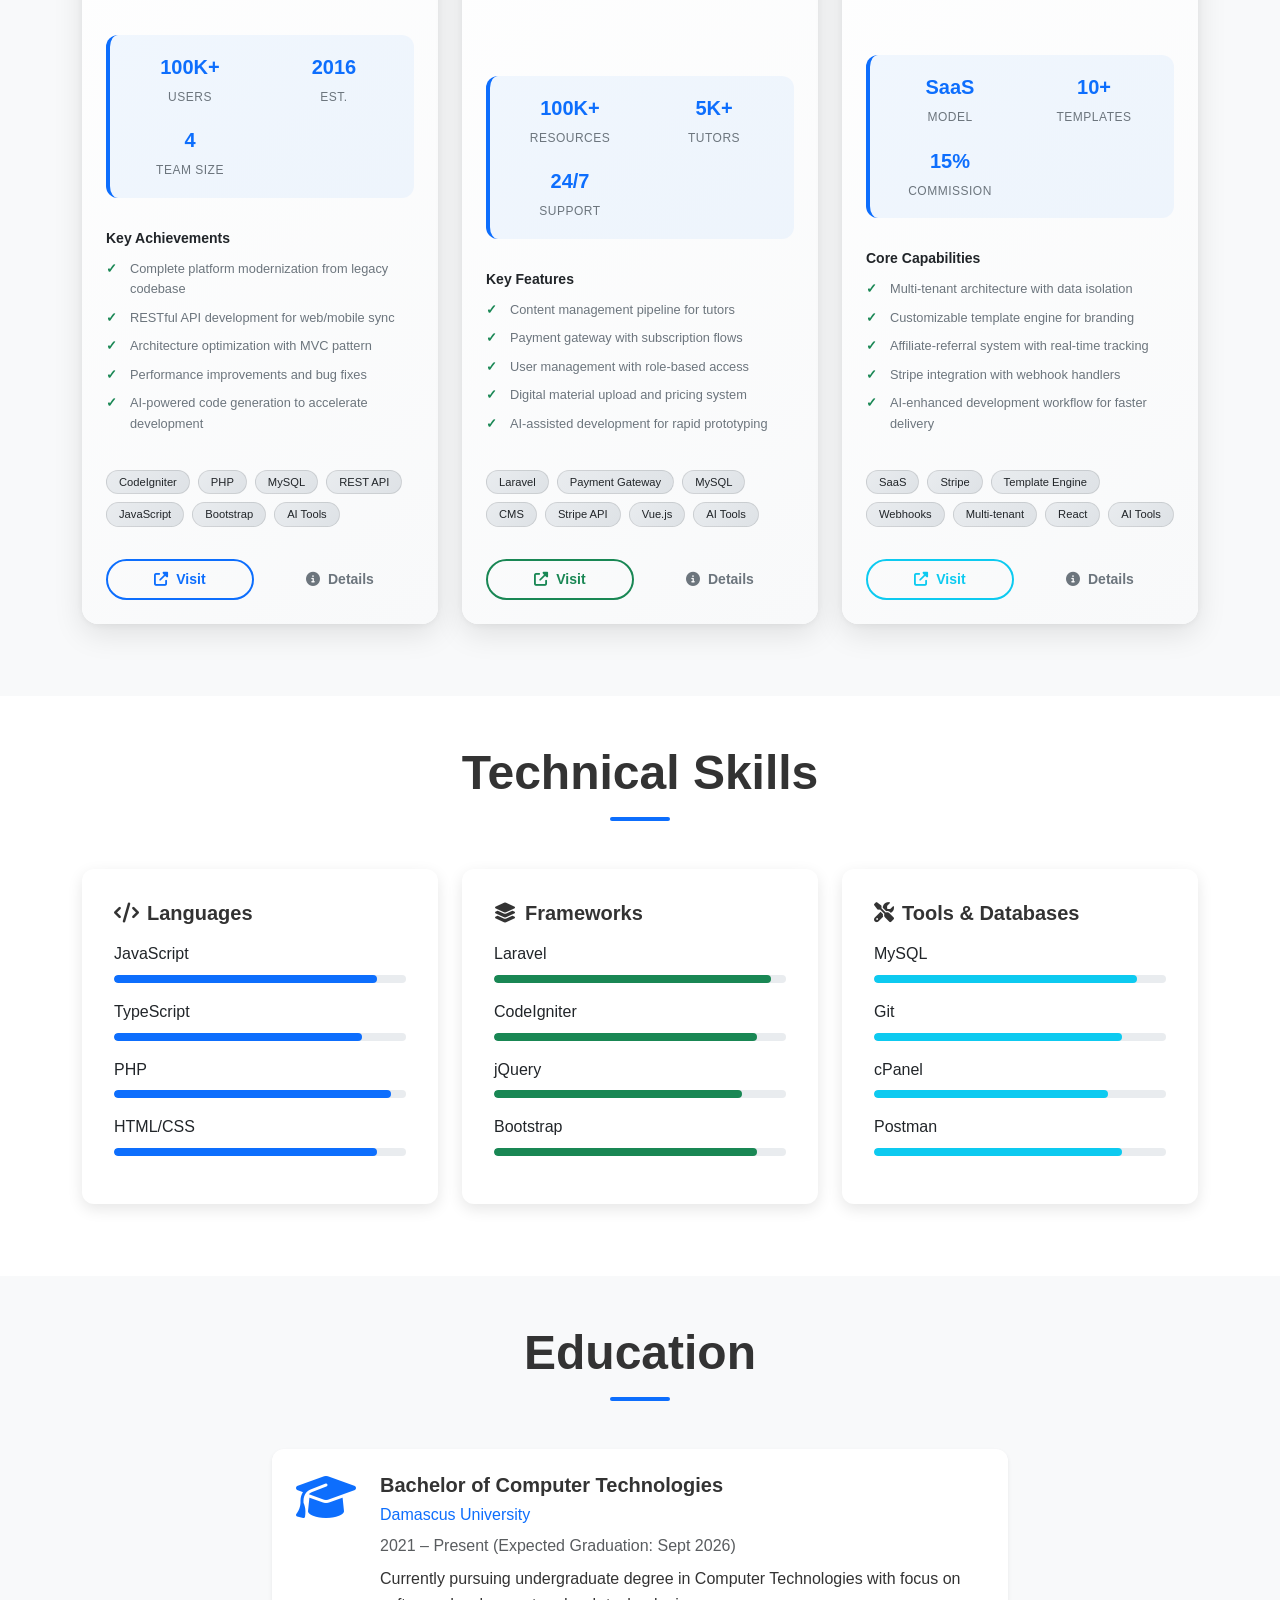
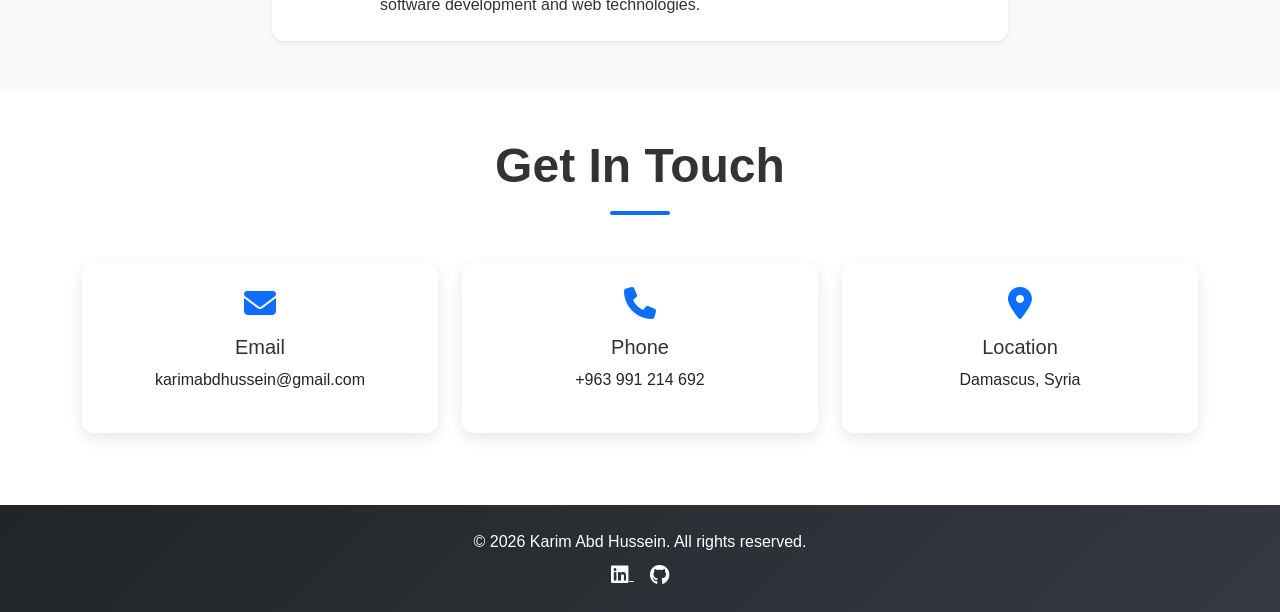
==== commit 64cb3cd7: "adding new style for projects cards and related info for each project" ====
--- a/index.html
+++ b/index.html
@@ -199,18 +199,61 @@
                 <!-- Teacher Private -->
                 <div class="col-lg-4 col-md-6 mb-4" data-aos="fade-up">
                     <div class="project-card h-100">
-                        <div class="card-header bg-primary text-white">
-                            <h5 class="card-title mb-0">teacherprivate.com</h5>
+                        <div class="card-header">
+                            <div class="d-flex justify-content-between align-items-center">
+                                <h5 class="card-title mb-0">teacherprivate.com</h5>
+                                <span class="project-status status-live">Live</span>
+                            </div>
                         </div>
                         <div class="card-body">
-                            <p class="card-text">Educational platform serving teachers and students with modernized features and API integration.</p>
-                            <div class="tech-tags mb-3">
-                                <span class="badge bg-secondary me-1">CodeIgniter</span>
-                                <span class="badge bg-secondary me-1">PHP</span>
-                                <span class="badge bg-secondary me-1">MySQL</span>
-                                <span class="badge bg-secondary me-1">API</span>
-                            </div>
-                            <a href="https://teacherprivate.com" target="_blank" class="btn btn-outline-primary btn-sm">View Project</a>
+                            <p class="project-description">
+                                Comprehensive educational platform serving teachers and students with modernized features, API integration, and enhanced user experience. Legacy platform modernization with complete system overhaul.
+                            </p>
+                            
+                            <div class="project-stats">
+                                <div class="stat-item">
+                                    <span class="stat-value">100K+</span>
+                                    <span class="stat-label">Users</span>
+                                </div>
+                                <div class="stat-item">
+                                    <span class="stat-value">2016</span>
+                                    <span class="stat-label">Est.</span>
+                                </div>
+                                <div class="stat-item">
+                                    <span class="stat-value">4</span>
+                                    <span class="stat-label">Team Size</span>
+                                </div>
+                            </div>
+                            
+                            <div class="project-features">
+                                <h6>Key Achievements</h6>
+                                <ul>
+                                    <li>Complete platform modernization from legacy codebase</li>
+                                    <li>RESTful API development for web/mobile sync</li>
+                                    <li>Architecture optimization with MVC pattern</li>
+                                    <li>Performance improvements and bug fixes</li>
+                                    <li>AI-powered code generation to accelerate development</li>
+                                </ul>
+                            </div>
+                            
+                            <div class="tech-tags">
+                                <span class="badge">CodeIgniter</span>
+                                <span class="badge">PHP</span>
+                                <span class="badge">MySQL</span>
+                                <span class="badge">REST API</span>
+                                <span class="badge">JavaScript</span>
+                                <span class="badge">Bootstrap</span>
+                                <span class="badge">AI Tools</span>
+                            </div>
+                            
+                            <div class="project-actions">
+                                <a href="https://teacherprivate.com" target="_blank" class="btn btn-outline-primary">
+                                    <i class="fas fa-external-link-alt me-1"></i> Visit
+                                </a>
+                                <a href="#" class="btn btn-outline-secondary" onclick="showProjectDetails('teacherprivate'); return false;">
+                                    <i class="fas fa-info-circle me-1"></i> Details
+                                </a>
+                            </div>
                         </div>
                     </div>
                 </div>
@@ -218,18 +261,61 @@
                 <!-- Daafoor -->
                 <div class="col-lg-4 col-md-6 mb-4" data-aos="fade-up" data-aos-delay="100">
                     <div class="project-card h-100">
-                        <div class="card-header bg-primary text-white">
-                            <h5 class="card-title mb-0">daafoor.com</h5>
+                        <div class="card-header">
+                            <div class="d-flex justify-content-between align-items-center">
+                                <h5 class="card-title mb-0">daafoor.com</h5>
+                                <span class="project-status status-live">Live</span>
+                            </div>
                         </div>
                         <div class="card-body">
-                            <p class="card-text">Study-materials marketplace hosting 100,000+ learning resources with payment integration.</p>
-                            <div class="tech-tags mb-3">
-                                <span class="badge bg-secondary me-1">Laravel</span>
-                                <span class="badge bg-secondary me-1">Payment Gateway</span>
-                                <span class="badge bg-secondary me-1">MySQL</span>
-                                <span class="badge bg-secondary me-1">CMS</span>
-                            </div>
-                            <a href="https://daafoor.com" target="_blank" class="btn btn-outline-success btn-sm">View Project</a>
+                            <p class="project-description">
+                                Large-scale study-materials marketplace hosting 100,000+ learning resources with comprehensive payment integration, content management, and user role system.
+                            </p>
+                            
+                            <div class="project-stats">
+                                <div class="stat-item">
+                                    <span class="stat-value">100K+</span>
+                                    <span class="stat-label">Resources</span>
+                                </div>
+                                <div class="stat-item">
+                                    <span class="stat-value">5K+</span>
+                                    <span class="stat-label">Tutors</span>
+                                </div>
+                                <div class="stat-item">
+                                    <span class="stat-value">24/7</span>
+                                    <span class="stat-label">Support</span>
+                                </div>
+                            </div>
+                            
+                            <div class="project-features">
+                                <h6>Key Features</h6>
+                                <ul>
+                                    <li>Content management pipeline for tutors</li>
+                                    <li>Payment gateway with subscription flows</li>
+                                    <li>User management with role-based access</li>
+                                    <li>Digital material upload and pricing system</li>
+                                    <li>AI-assisted development for rapid prototyping</li>
+                                </ul>
+                            </div>
+                            
+                            <div class="tech-tags">
+                                <span class="badge">Laravel</span>
+                                <span class="badge">Payment Gateway</span>
+                                <span class="badge">MySQL</span>
+                                <span class="badge">CMS</span>
+                                <span class="badge">Stripe API</span>
+                                <span class="badge">Vue.js</span>
+                                <span class="badge">AI Tools</span>
+                            </div>
+                            
+                            <div class="project-actions">
+                                <a href="https://daafoor.com" target="_blank" class="btn btn-outline-success">
+                                    <i class="fas fa-external-link-alt me-1"></i> Visit
+                                </a>
+                                <a href="#" class="btn btn-outline-secondary" onclick="showProjectDetails('daafoor'); return false;">
+                                    <i class="fas fa-info-circle me-1"></i> Details
+                                </a>
+                            </div>
                         </div>
                     </div>
                 </div>
@@ -237,18 +323,61 @@
                 <!-- Edutor -->
                 <div class="col-lg-4 col-md-6 mb-4" data-aos="fade-up" data-aos-delay="200">
                     <div class="project-card h-100">
-                        <div class="card-header bg-info text-white">
-                            <h5 class="card-title mb-0">edutor.bio</h5>
+                        <div class="card-header">
+                            <div class="d-flex justify-content-between align-items-center">
+                                <h5 class="card-title mb-0">edutor.bio</h5>
+                                <span class="project-status status-live">Live</span>
+                            </div>
                         </div>
                         <div class="card-body">
-                            <p class="card-text">Multi-tenant SaaS CMS for tutors with customizable templates and affiliate system.</p>
-                            <div class="tech-tags mb-3">
-                                <span class="badge bg-secondary me-1">SaaS</span>
-                                <span class="badge bg-secondary me-1">Stripe</span>
-                                <span class="badge bg-secondary me-1">Template Engine</span>
-                                <span class="badge bg-secondary me-1">Webhooks</span>
-                            </div>
-                            <a href="https://edutor.bio" target="_blank" class="btn btn-outline-info btn-sm">View Project</a>
+                            <p class="project-description">
+                                Multi-tenant SaaS CMS platform designed specifically for tutors, featuring customizable templates, affiliate systems, and comprehensive subscription management.
+                            </p>
+                            
+                            <div class="project-stats">
+                                <div class="stat-item">
+                                    <span class="stat-value">SaaS</span>
+                                    <span class="stat-label">Model</span>
+                                </div>
+                                <div class="stat-item">
+                                    <span class="stat-value">10+</span>
+                                    <span class="stat-label">Templates</span>
+                                </div>
+                                <div class="stat-item">
+                                    <span class="stat-value">15%</span>
+                                    <span class="stat-label">Commission</span>
+                                </div>
+                            </div>
+                            
+                            <div class="project-features">
+                                <h6>Core Capabilities</h6>
+                                <ul>
+                                    <li>Multi-tenant architecture with data isolation</li>
+                                    <li>Customizable template engine for branding</li>
+                                    <li>Affiliate-referral system with real-time tracking</li>
+                                    <li>Stripe integration with webhook handlers</li>
+                                    <li>AI-enhanced development workflow for faster delivery</li>
+                                </ul>
+                            </div>
+                            
+                            <div class="tech-tags">
+                                <span class="badge">SaaS</span>
+                                <span class="badge">Stripe</span>
+                                <span class="badge">Template Engine</span>
+                                <span class="badge">Webhooks</span>
+                                <span class="badge">Multi-tenant</span>
+                                <span class="badge">React</span>
+                                <span class="badge">AI Tools</span>
+                            </div>
+                            
+                            <div class="project-actions">
+                                <a href="https://edutor.bio" target="_blank" class="btn btn-outline-info">
+                                    <i class="fas fa-external-link-alt me-1"></i> Visit
+                                </a>
+                                <a href="#" class="btn btn-outline-secondary" onclick="showProjectDetails('edutor'); return false;">
+                                    <i class="fas fa-info-circle me-1"></i> Details
+                                </a>
+                            </div>
                         </div>
                     </div>
                 </div>
--- a/css/style.css
+++ b/css/style.css
@@ -161,25 +161,250 @@
 /* Project Cards */
 .project-card {
     border: none;
-    border-radius: 12px;
+    border-radius: 16px;
     overflow: hidden;
-    box-shadow: 0 5px 15px rgba(0, 0, 0, 0.1);
-    transition: transform 0.3s ease, box-shadow 0.3s ease;
+    background: linear-gradient(145deg, #ffffff 0%, #f8f9fa 100%);
+    box-shadow: 0 10px 30px rgba(0, 0, 0, 0.1), 0 1px 8px rgba(0, 0, 0, 0.06);
+    transition: all 0.4s cubic-bezier(0.175, 0.885, 0.32, 1.275);
+    position: relative;
+    height: 100%;
+    display: flex;
+    flex-direction: column;
+}
+
+.project-card::before {
+    content: '';
+    position: absolute;
+    top: 0;
+    left: 0;
+    right: 0;
+    height: 4px;
+    background: linear-gradient(90deg, var(--primary-color), var(--accent-color));
+    opacity: 0;
+    transition: opacity 0.3s ease;
+}
+
+.project-card:hover::before {
+    opacity: 1;
 }
 
 .project-card:hover {
-    transform: translateY(-10px);
-    box-shadow: 0 15px 35px rgba(0, 0, 0, 0.15);
+    transform: translateY(-12px) scale(1.02);
+    box-shadow: 0 20px 40px rgba(0, 0, 0, 0.15), 0 8px 16px rgba(0, 0, 0, 0.1);
 }
 
 .project-card .card-header {
     border: none;
+    font-weight: 700;
+    background: linear-gradient(135deg, var(--primary-color), var(--accent-color));
+    color: white;
+    padding: 1.5rem;
+    position: relative;
+    overflow: hidden;
+}
+
+.project-card .card-header::after {
+    content: '';
+    position: absolute;
+    top: -50%;
+    right: -50%;
+    width: 200%;
+    height: 200%;
+    background: radial-gradient(circle, rgba(255,255,255,0.1) 0%, transparent 70%);
+    animation: shimmer 3s infinite;
+}
+
+@keyframes shimmer {
+    0% { transform: rotate(0deg); }
+    100% { transform: rotate(360deg); }
+}
+
+.project-card .card-body {
+    padding: 1.5rem;
+    flex: 1;
+    display: flex;
+    flex-direction: column;
+}
+
+.project-card .card-title {
+    font-size: 1.25rem;
+    font-weight: 700;
+    margin-bottom: 0.5rem;
+    display: flex;
+    align-items: center;
+    justify-content: space-between;
+}
+
+.project-card .project-status {
+    display: inline-block;
+    padding: 0.25rem 0.75rem;
+    border-radius: 20px;
+    font-size: 0.75rem;
+    font-weight: 600;
+    text-transform: uppercase;
+    letter-spacing: 0.5px;
+}
+
+.status-live {
+    background: linear-gradient(135deg, #28a745, #20c997);
+    color: white;
+}
+
+.status-production {
+    background: linear-gradient(135deg, #007bff, #6610f2);
+    color: white;
+}
+
+.project-description {
+    color: #6c757d;
+    font-size: 0.95rem;
+    line-height: 1.6;
+    margin-bottom: 1rem;
+    flex: 1;
+}
+
+.project-stats {
+    display: grid;
+    grid-template-columns: repeat(auto-fit, minmax(120px, 1fr));
+    gap: 1rem;
+    margin: 1rem 0;
+    padding: 1rem;
+    background: rgba(13, 110, 253, 0.05);
+    border-radius: 12px;
+    border-left: 4px solid var(--primary-color);
+}
+
+.stat-item {
+    text-align: center;
+}
+
+.stat-value {
+    font-size: 1.25rem;
+    font-weight: 700;
+    color: var(--primary-color);
+    display: block;
+}
+
+.stat-label {
+    font-size: 0.75rem;
+    color: #6c757d;
+    text-transform: uppercase;
+    letter-spacing: 0.5px;
+    margin-top: 0.25rem;
+}
+
+.project-features {
+    margin: 1rem 0;
+}
+
+.project-features h6 {
+    font-size: 0.875rem;
+    font-weight: 600;
+    color: var(--dark-color);
+    margin-bottom: 0.5rem;
+}
+
+.project-features ul {
+    list-style: none;
+    padding: 0;
+    margin: 0;
+}
+
+.project-features li {
+    font-size: 0.8rem;
+    color: #6c757d;
+    padding: 0.25rem 0;
+    position: relative;
+    padding-left: 1.5rem;
+}
+
+.project-features li::before {
+    content: '✓';
+    position: absolute;
+    left: 0;
+    color: var(--success-color);
     font-weight: bold;
 }
 
+.tech-tags {
+    margin: 1rem 0;
+    display: flex;
+    flex-wrap: wrap;
+    gap: 0.5rem;
+}
+
 .tech-tags .badge {
-    font-size: 0.75rem;
-    padding: 0.25rem 0.5rem;
+    font-size: 0.7rem;
+    padding: 0.35rem 0.75rem;
+    border-radius: 20px;
+    font-weight: 500;
+    background: linear-gradient(135deg, #e9ecef, #dee2e6);
+    color: var(--dark-color);
+    border: 1px solid rgba(0, 0, 0, 0.1);
+    transition: all 0.3s ease;
+}
+
+.tech-tags .badge:hover {
+    transform: translateY(-2px);
+    box-shadow: 0 4px 8px rgba(0, 0, 0, 0.1);
+    background: linear-gradient(135deg, var(--primary-color), var(--accent-color));
+    color: white;
+}
+
+.project-actions {
+    display: flex;
+    gap: 0.75rem;
+    margin-top: auto;
+    padding-top: 1rem;
+}
+
+.project-actions .btn {
+    flex: 1;
+    border-radius: 25px;
+    padding: 0.5rem 1rem;
+    font-size: 0.875rem;
+    font-weight: 600;
+    transition: all 0.3s ease;
+    border: 2px solid transparent;
+}
+
+.project-actions .btn-outline-primary {
+    background: transparent;
+    border-color: var(--primary-color);
+    color: var(--primary-color);
+}
+
+.project-actions .btn-outline-primary:hover {
+    background: var(--primary-color);
+    color: white;
+    transform: translateY(-2px);
+    box-shadow: 0 8px 16px rgba(13, 110, 253, 0.3);
+}
+
+.project-actions .btn-outline-success {
+    background: transparent;
+    border-color: var(--success-color);
+    color: var(--success-color);
+}
+
+.project-actions .btn-outline-success:hover {
+    background: var(--success-color);
+    color: white;
+    transform: translateY(-2px);
+    box-shadow: 0 8px 16px rgba(25, 135, 84, 0.3);
+}
+
+.project-actions .btn-outline-info {
+    background: transparent;
+    border-color: var(--info-color);
+    color: var(--info-color);
+}
+
+.project-actions .btn-outline-info:hover {
+    background: var(--info-color);
+    color: white;
+    transform: translateY(-2px);
+    box-shadow: 0 8px 16px rgba(13, 202, 240, 0.3);
 }
 
 /* Skills */
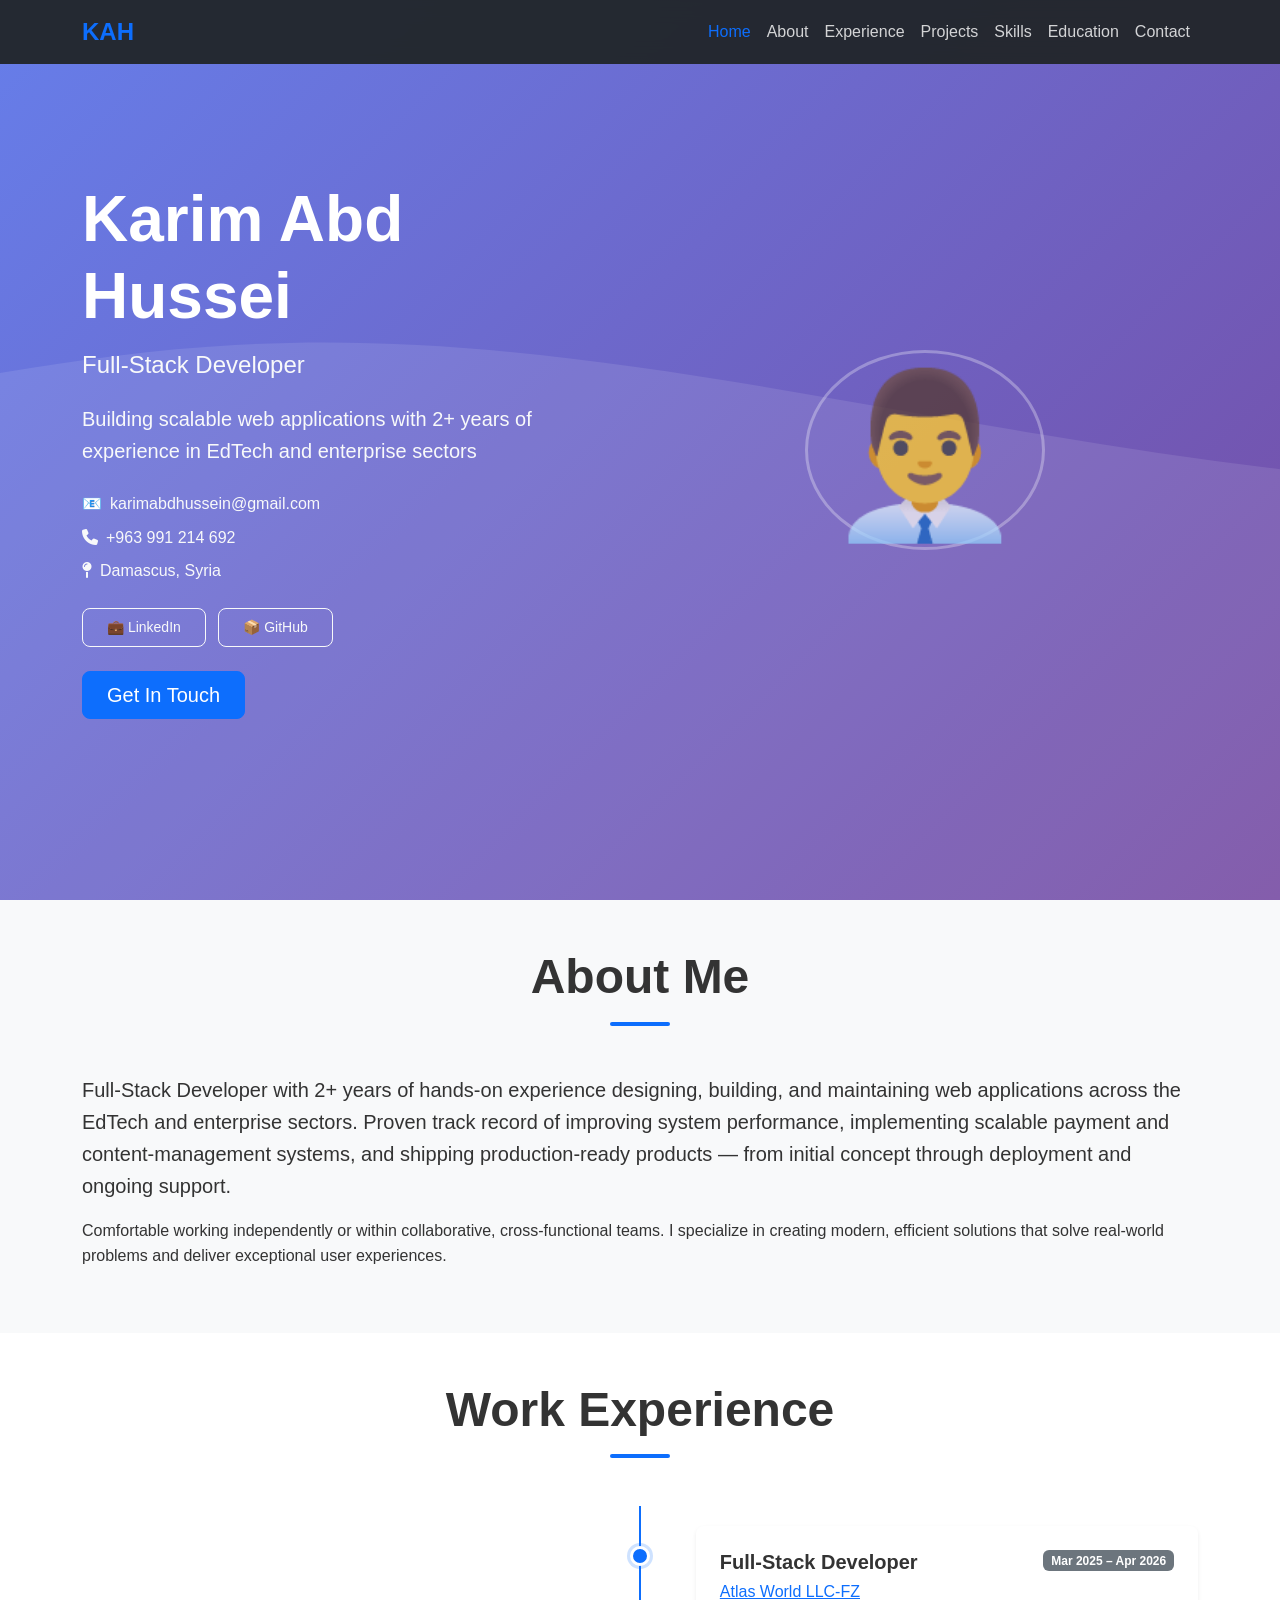
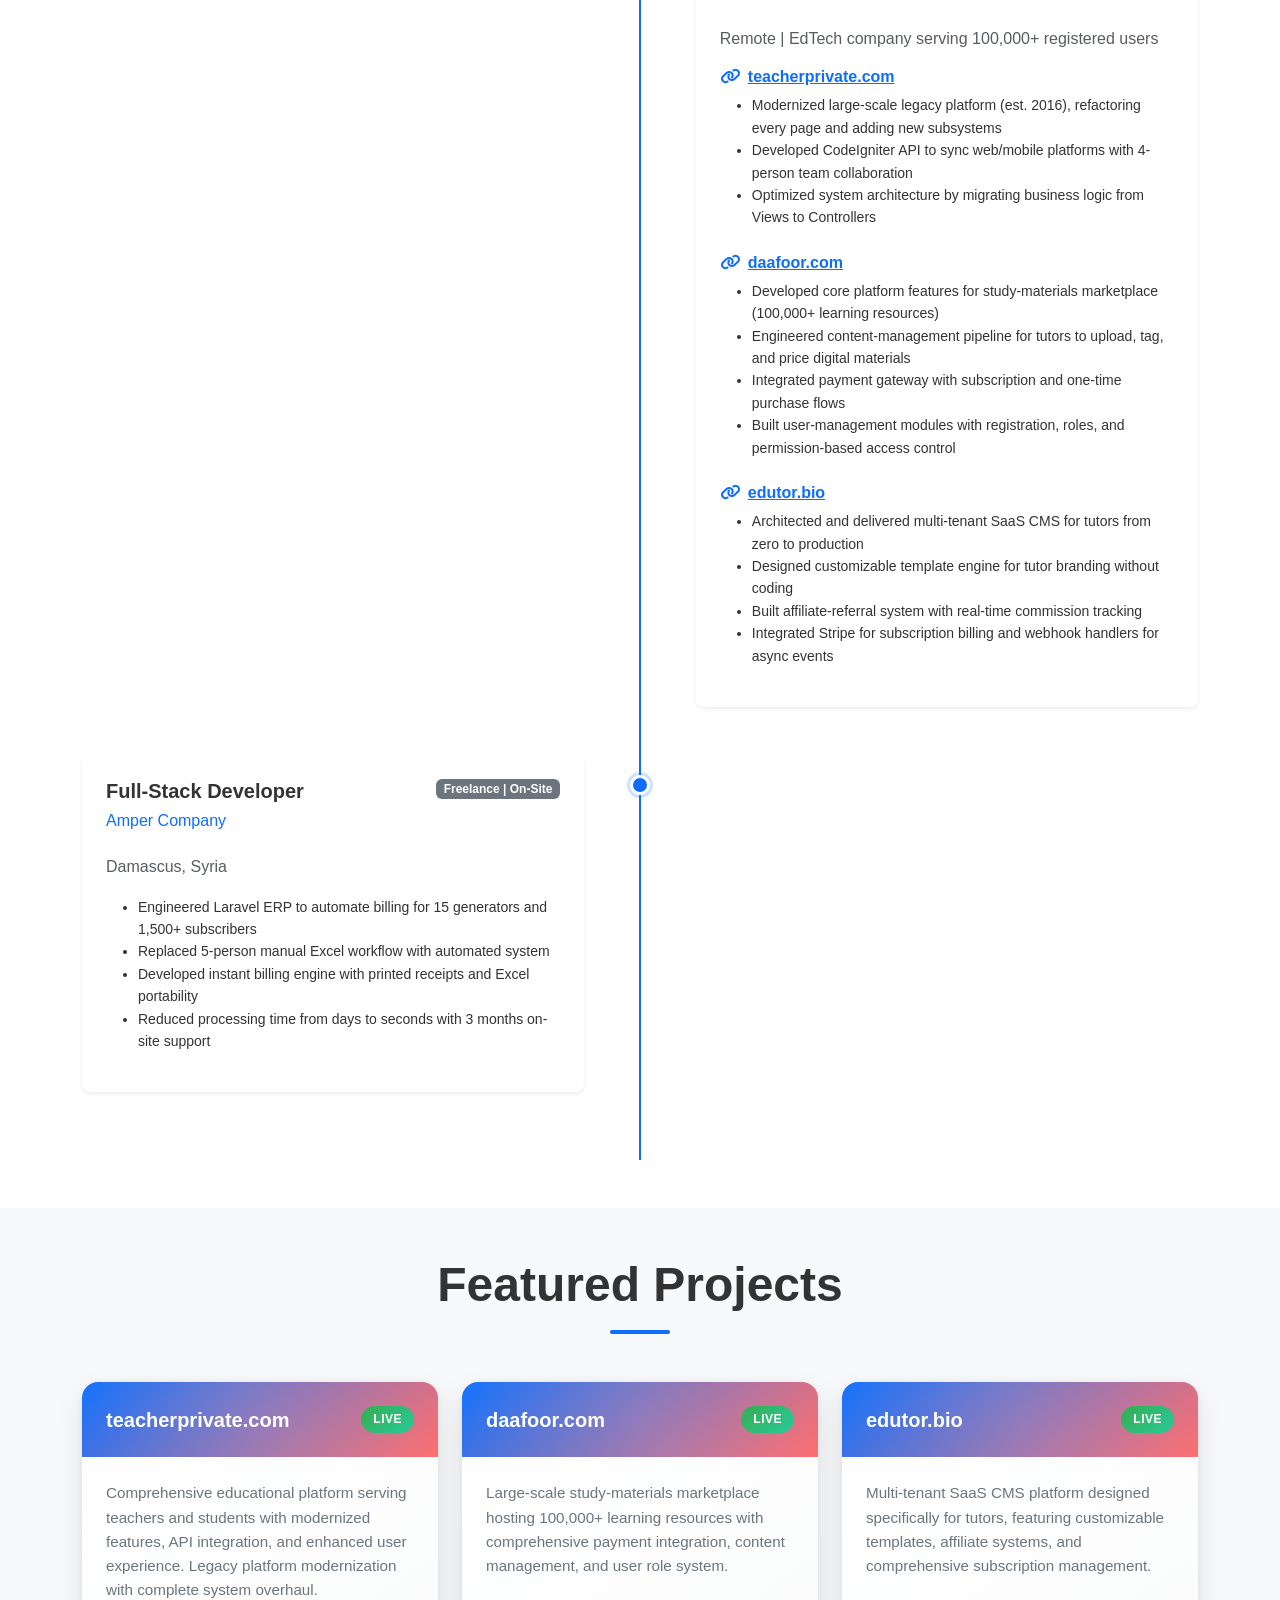
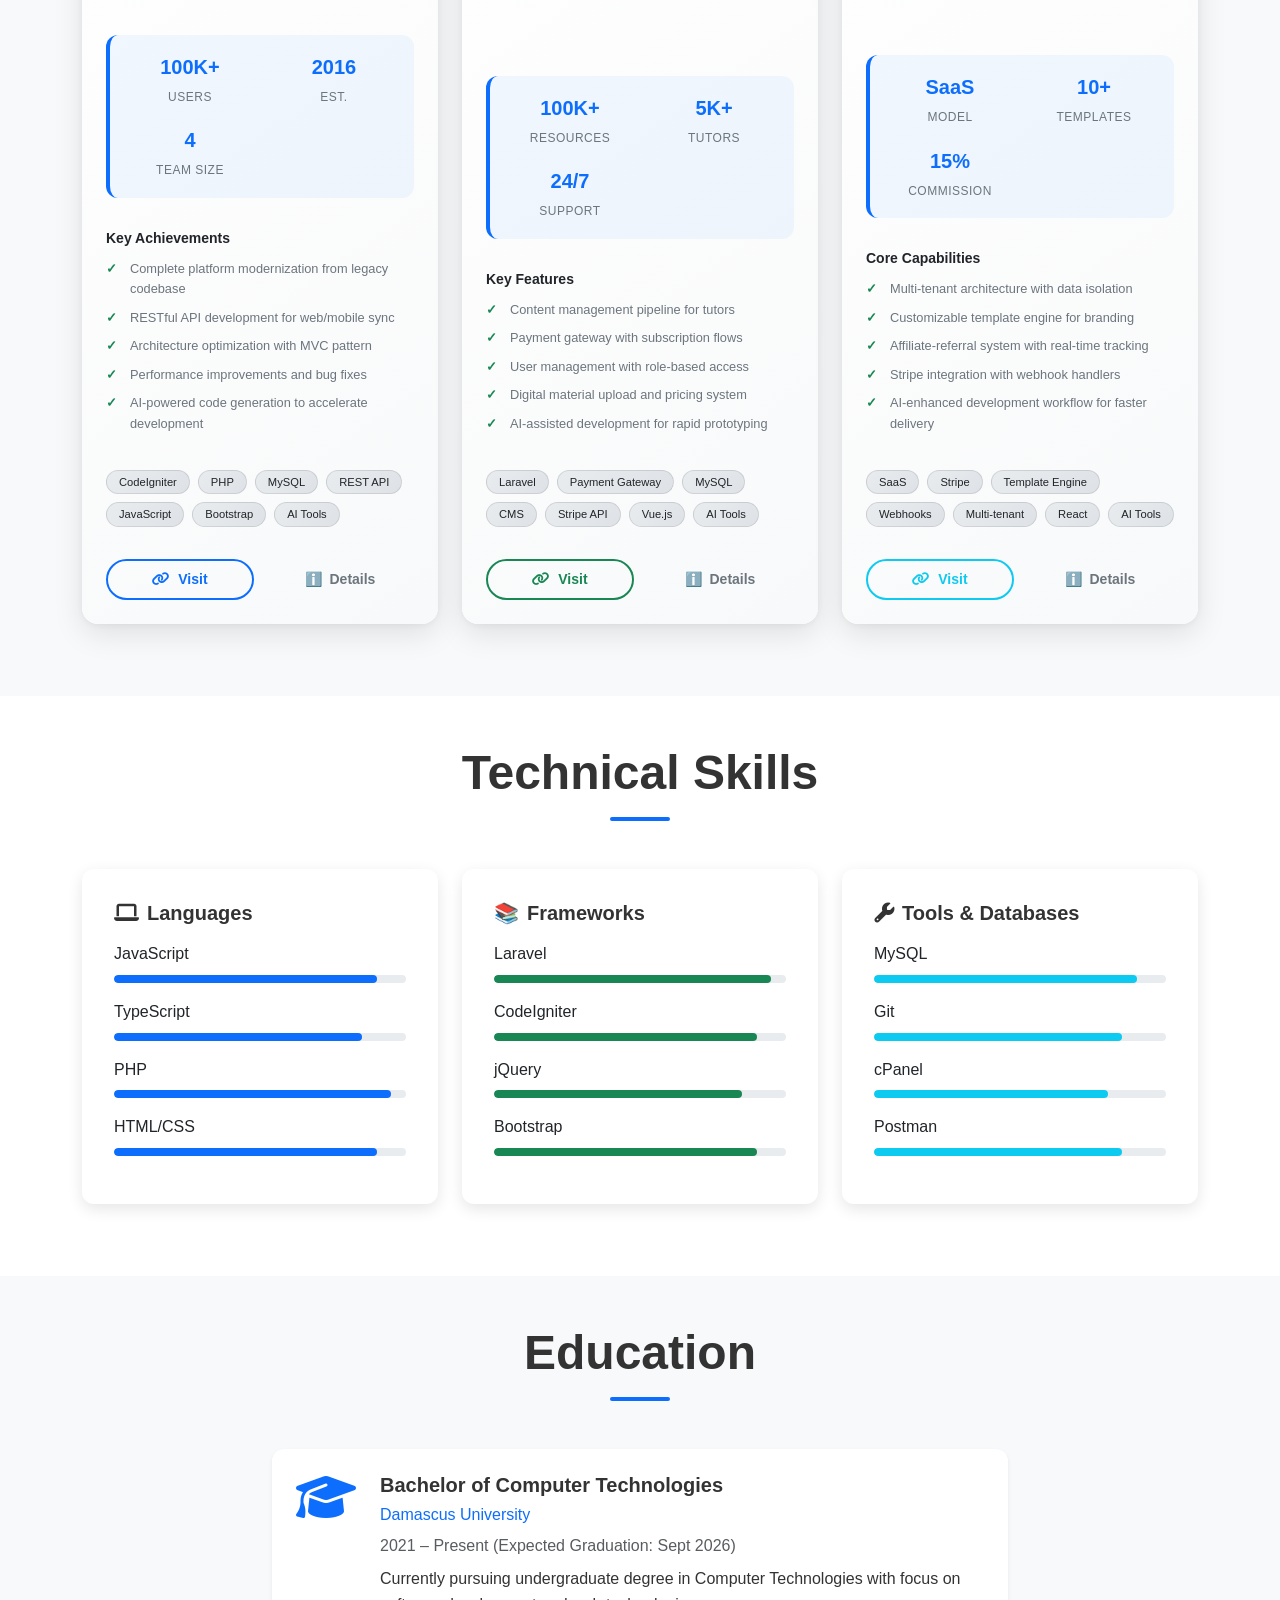
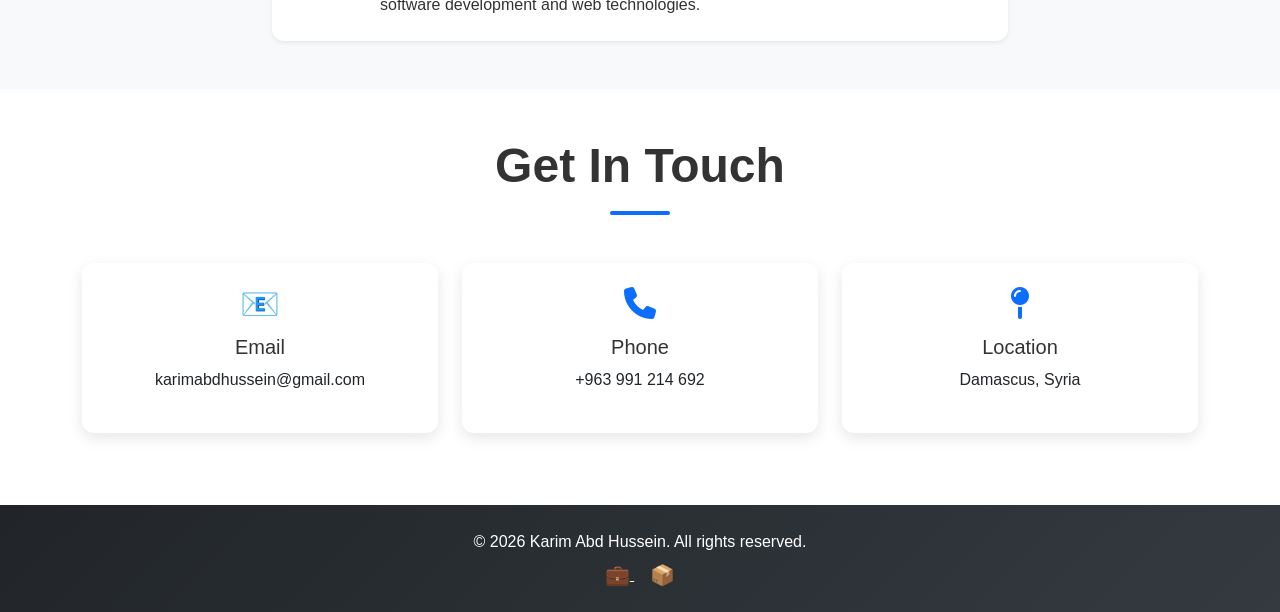
==== commit 555f43e6: "add inline svgs" ====
--- a/index.html
+++ b/index.html
@@ -7,12 +7,14 @@
     
     <!-- Bootstrap CSS -->
     <link href="https://cdn.jsdelivr.net/npm/bootstrap@5.3.0/dist/css/bootstrap.min.css" rel="stylesheet">
-    <!-- Font Awesome -->
-    <link rel="stylesheet" href="https://cdnjs.cloudflare.com/ajax/libs/font-awesome/6.4.0/css/all.min.css">
+    <!-- Font Awesome - Alternative CDN -->
+    <link rel="stylesheet" href="https://cdnjs.cloudflare.com/ajax/libs/font-awesome/6.4.0/css/all.min.css" crossorigin="anonymous" referrerpolicy="no-referrer">
+    <!-- Fallback Icons CSS -->
+    <link rel="stylesheet" href="/css/icons.css">
     <!-- AOS Animation -->
     <link href="https://cdn.jsdelivr.net/npm/aos@2.3.4/dist/aos.css" rel="stylesheet">
-    <!-- Custom CSS -->
-    <link rel="stylesheet" href="css/style.css">
+    <!-- Custom CSS - Absolute Path -->
+    <link rel="stylesheet" href="/css/style.css">
 </head>
 <body>
     <!-- Navigation -->
--- a/css/icons.css
+++ b/css/icons.css
@@ -0,0 +1,38 @@
+/* Fallback Icons for Font Awesome */
+.icon-fallback {
+    display: inline-block;
+    width: 1em;
+    height: 1em;
+    stroke-width: 0;
+    stroke: currentColor;
+    fill: currentColor;
+    vertical-align: middle;
+}
+
+/* Icon replacements */
+.fa-envelope::before { content: "📧"; }
+.fa-phone::before { content: "📞"; }
+.fa-map-marker-alt::before { content: "📍"; }
+.fa-user::before { content: "👤"; }
+.fa-user-tie::before { content: "👨‍💼"; }
+.fa-graduation-cap::before { content: "🎓"; }
+.fa-code::before { content: "💻"; }
+.fa-layer-group::before { content: "📚"; }
+.fa-tools::before { content: "🔧"; }
+.fa-external-link-alt::before { content: "🔗"; }
+.fa-info-circle::before { content: "ℹ️"; }
+.fa-linkedin::before { content: "💼"; }
+.fa-github::before { content: "📦"; }
+.fa-arrow-up::before { content: "⬆️"; }
+.fa-lightbulb::before { content: "💡"; }
+.fa-exclamation-triangle::before { content: "⚠️"; }
+.fa-chart-line::before { content: "📈"; }
+.fa-bounce {
+    animation: bounce 1s infinite;
+}
+
+@keyframes bounce {
+    0%, 20%, 50%, 80%, 100% { transform: translateY(0); }
+    40% { transform: translateY(-10px); }
+    60% { transform: translateY(-5px); }
+}
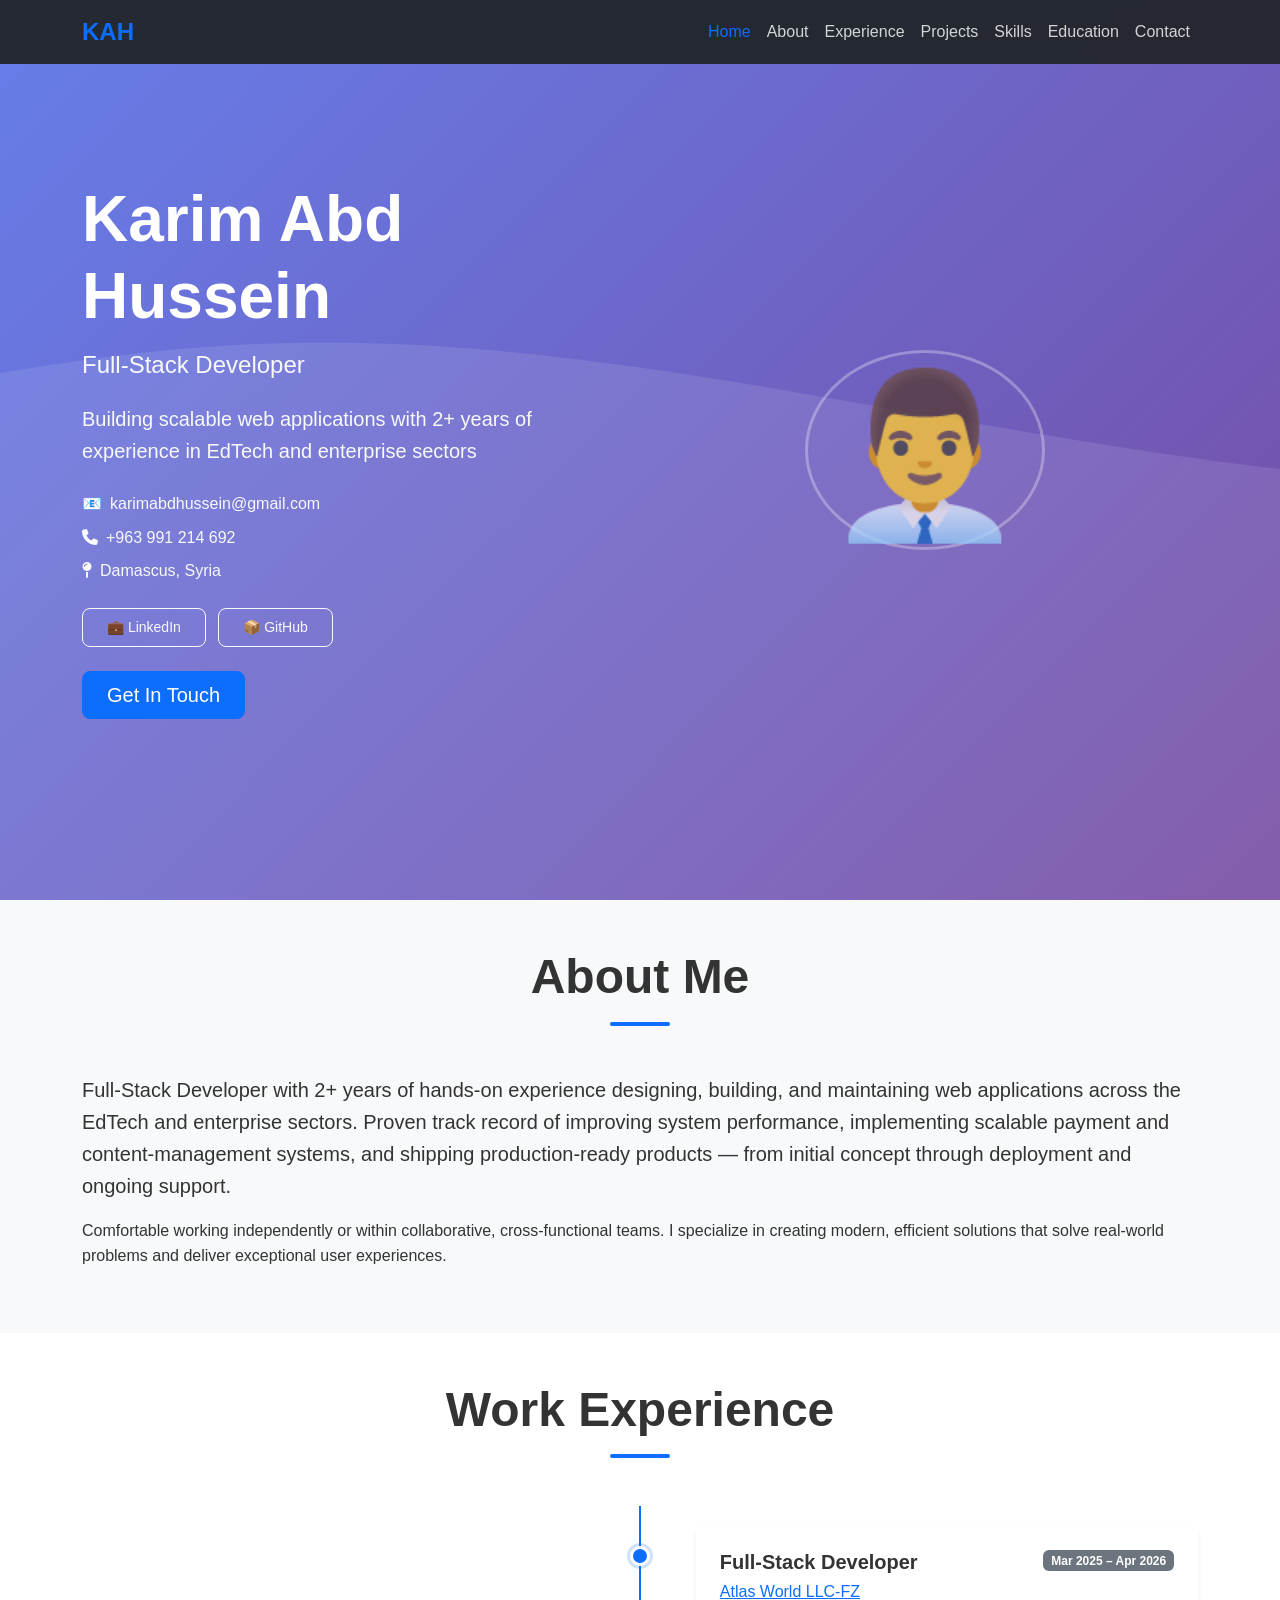
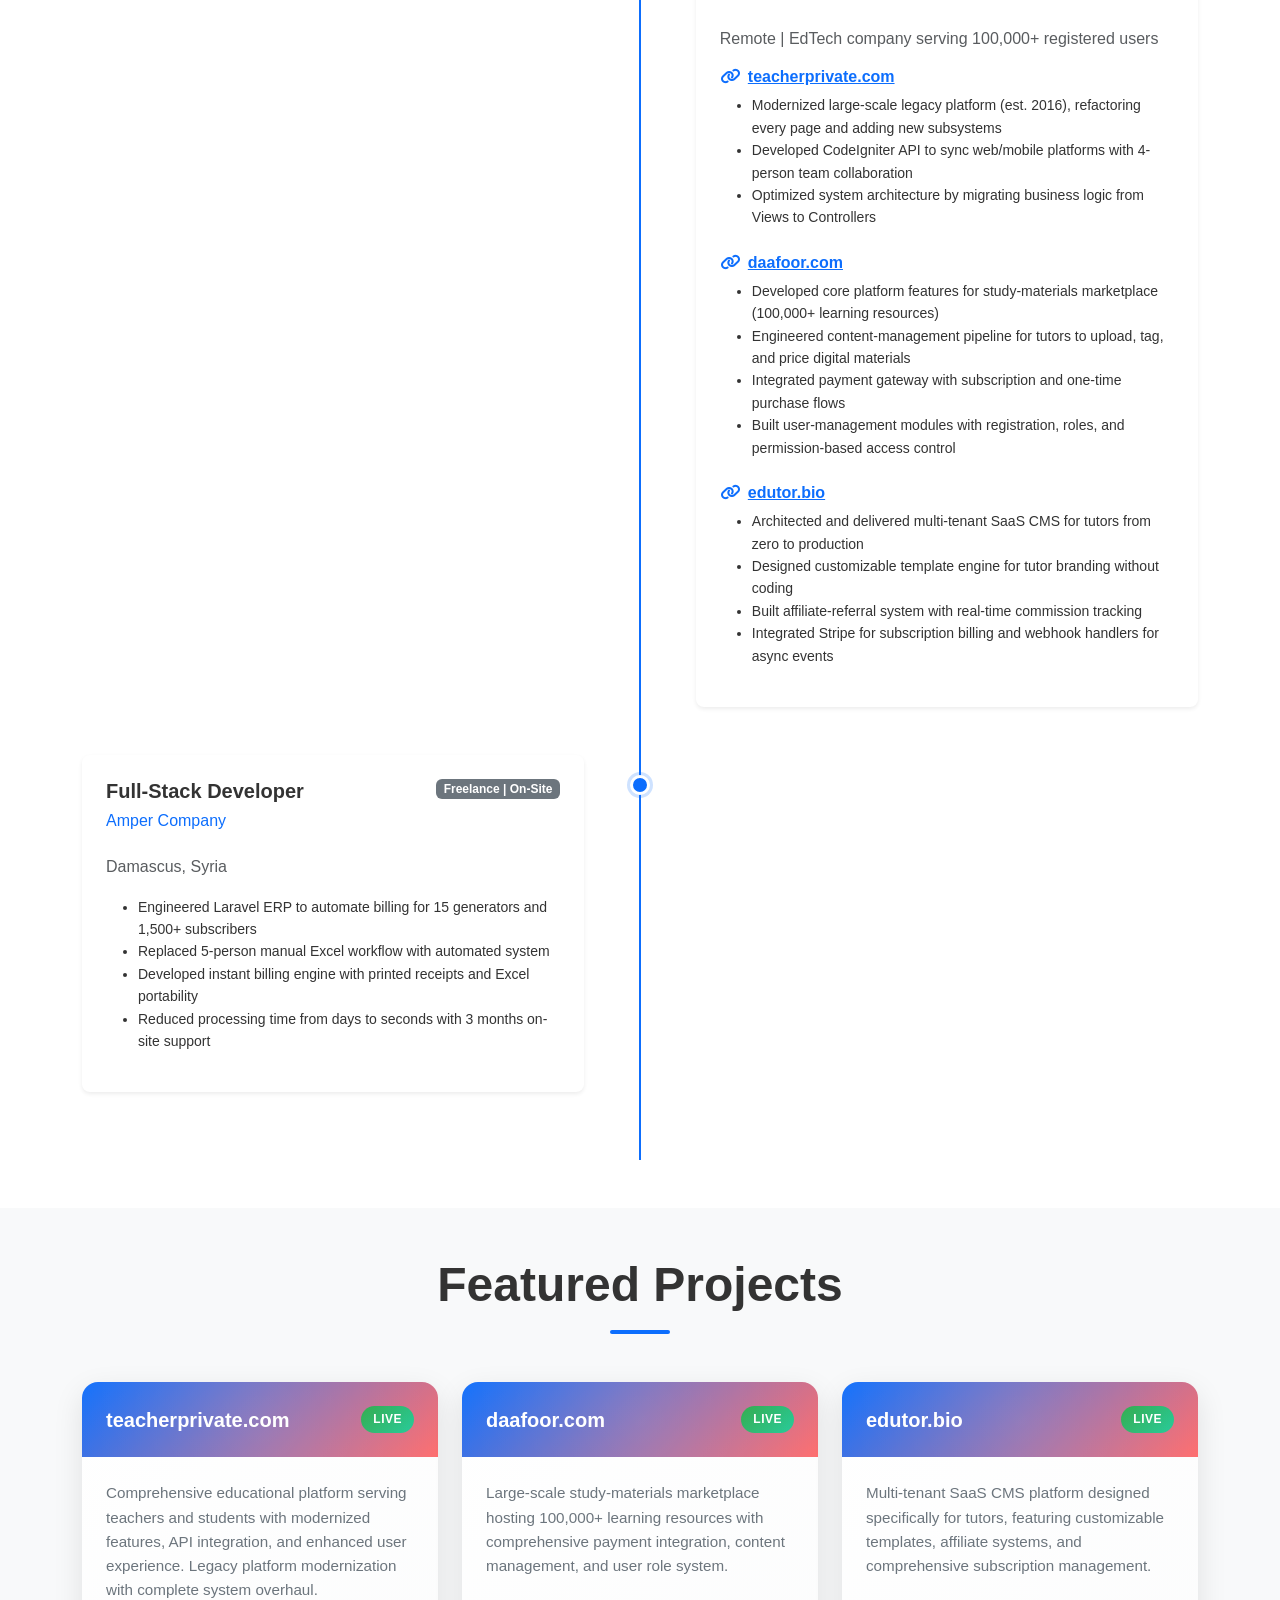
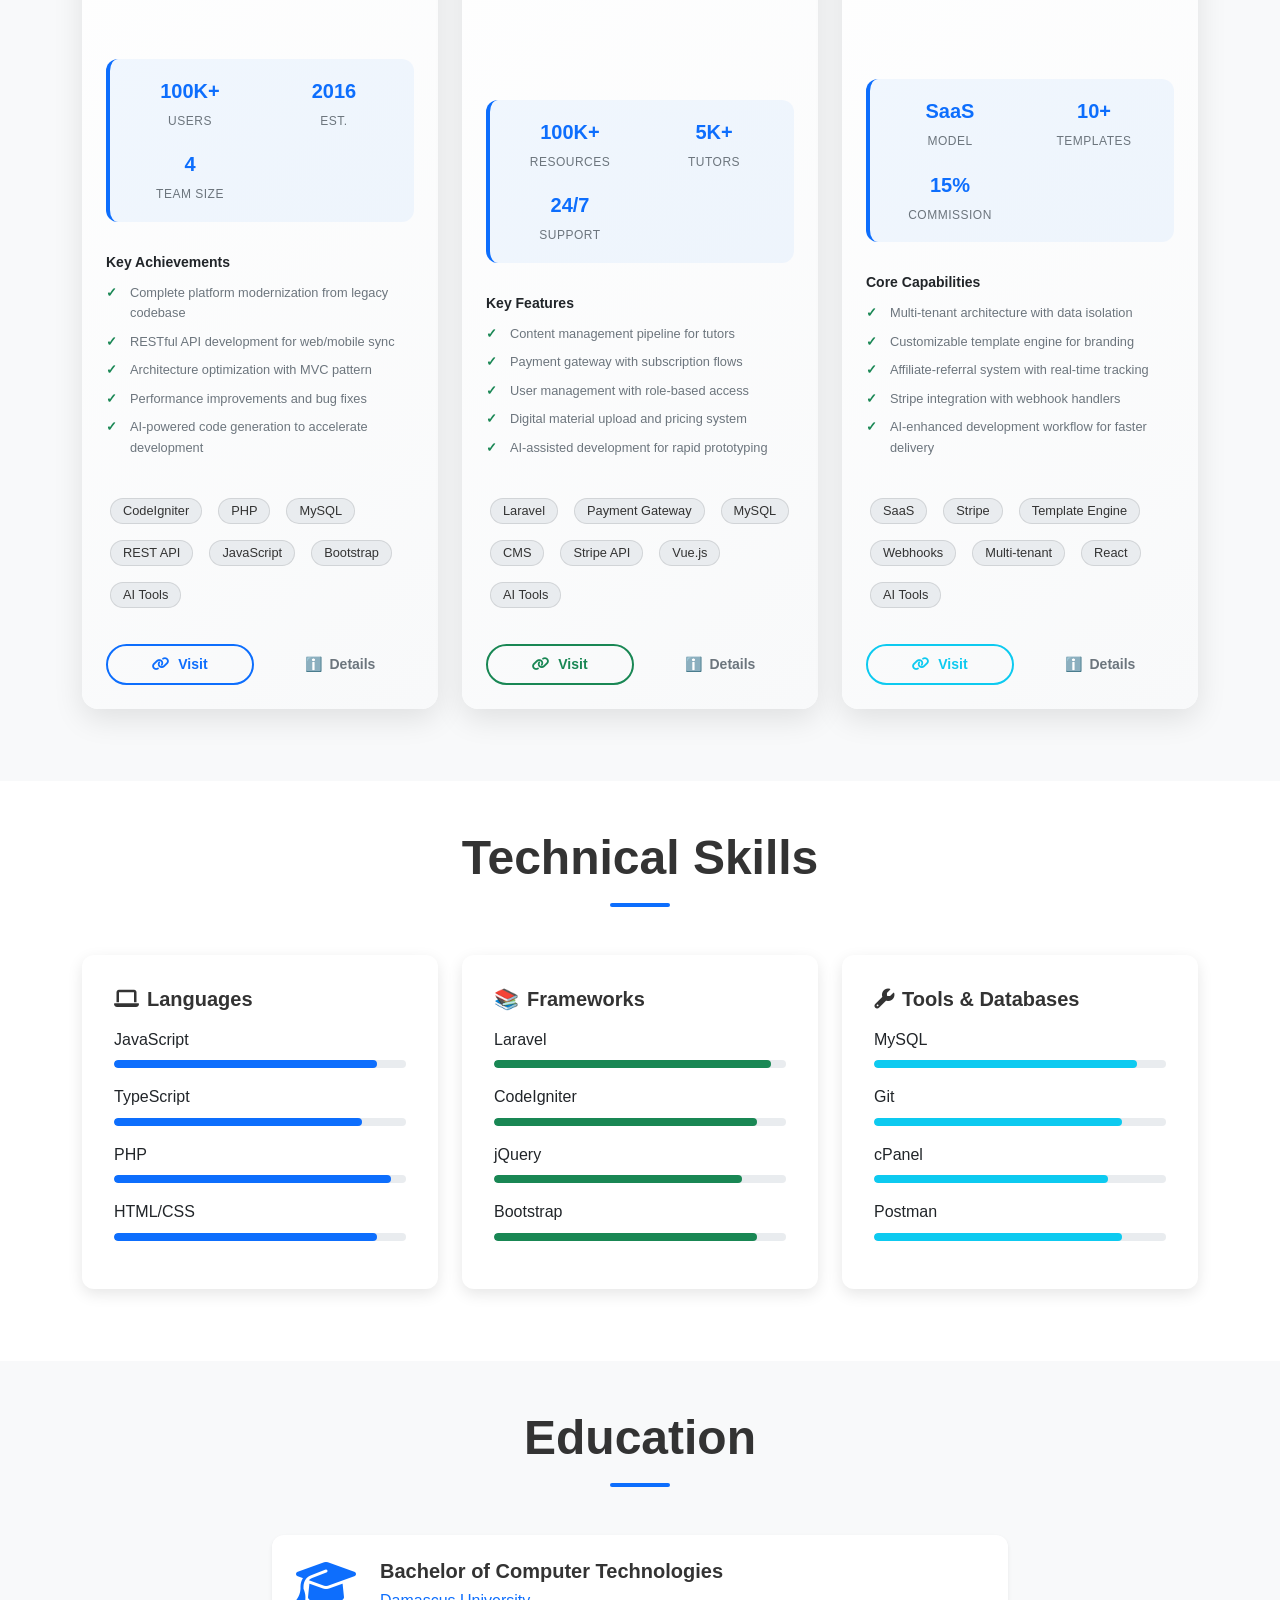
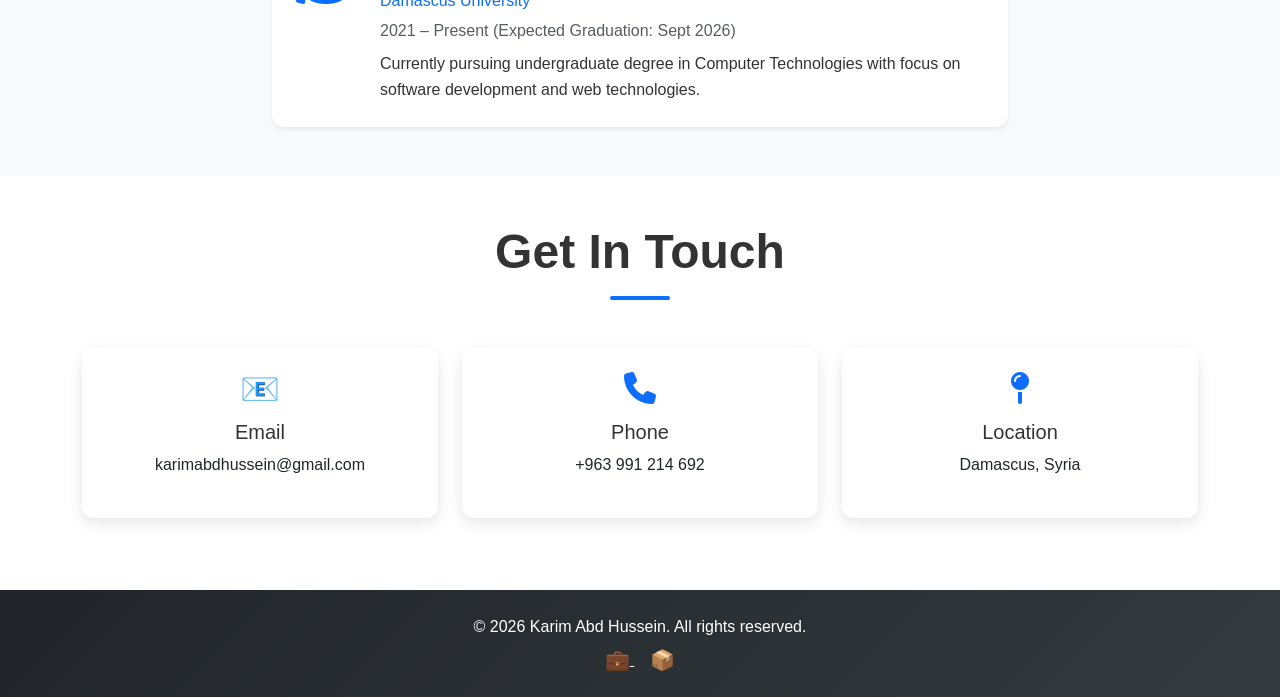
==== commit 5e05b366: "fix css path" ====
--- a/index.html
+++ b/index.html
@@ -13,8 +13,51 @@
     <link rel="stylesheet" href="/css/icons.css">
     <!-- AOS Animation -->
     <link href="https://cdn.jsdelivr.net/npm/aos@2.3.4/dist/aos.css" rel="stylesheet">
-    <!-- Custom CSS - Absolute Path -->
-    <link rel="stylesheet" href="/css/style.css">
+    <!-- Custom CSS - Multiple Loading Strategies -->
+    <link rel="stylesheet" href="css/style.css">
+    <link rel="stylesheet" href="./css/style.css">
+    <style>
+        /* Critical fallback styles */
+        .project-card {
+            border: none;
+            border-radius: 16px;
+            overflow: hidden;
+            background: linear-gradient(145deg, #ffffff 0%, #f8f9fa 100%);
+            box-shadow: 0 10px 30px rgba(0, 0, 0, 0.1);
+            transition: all 0.3s ease;
+            margin-bottom: 1.5rem;
+        }
+        .project-card:hover {
+            transform: translateY(-5px);
+            box-shadow: 0 15px 35px rgba(0, 0, 0, 0.15);
+        }
+        .project-card .card-header {
+            background: linear-gradient(135deg, #0d6efd, #ff6b6b);
+            color: white;
+            padding: 1.5rem;
+            font-weight: 700;
+        }
+        .project-card .card-body {
+            padding: 1.5rem;
+        }
+        .tech-tags .badge {
+            background: #e9ecef;
+            color: #333;
+            padding: 0.35rem 0.75rem;
+            border-radius: 20px;
+            margin: 0.25rem;
+            font-size: 0.8rem;
+        }
+        .hero-section {
+            background: linear-gradient(135deg, #667eea 0%, #764ba2 100%);
+            min-height: 100vh;
+            display: flex;
+            align-items: center;
+        }
+        .navbar {
+            background: rgba(33, 37, 41, 0.95) !important;
+        }
+    </style>
 </head>
 <body>
     <!-- Navigation -->
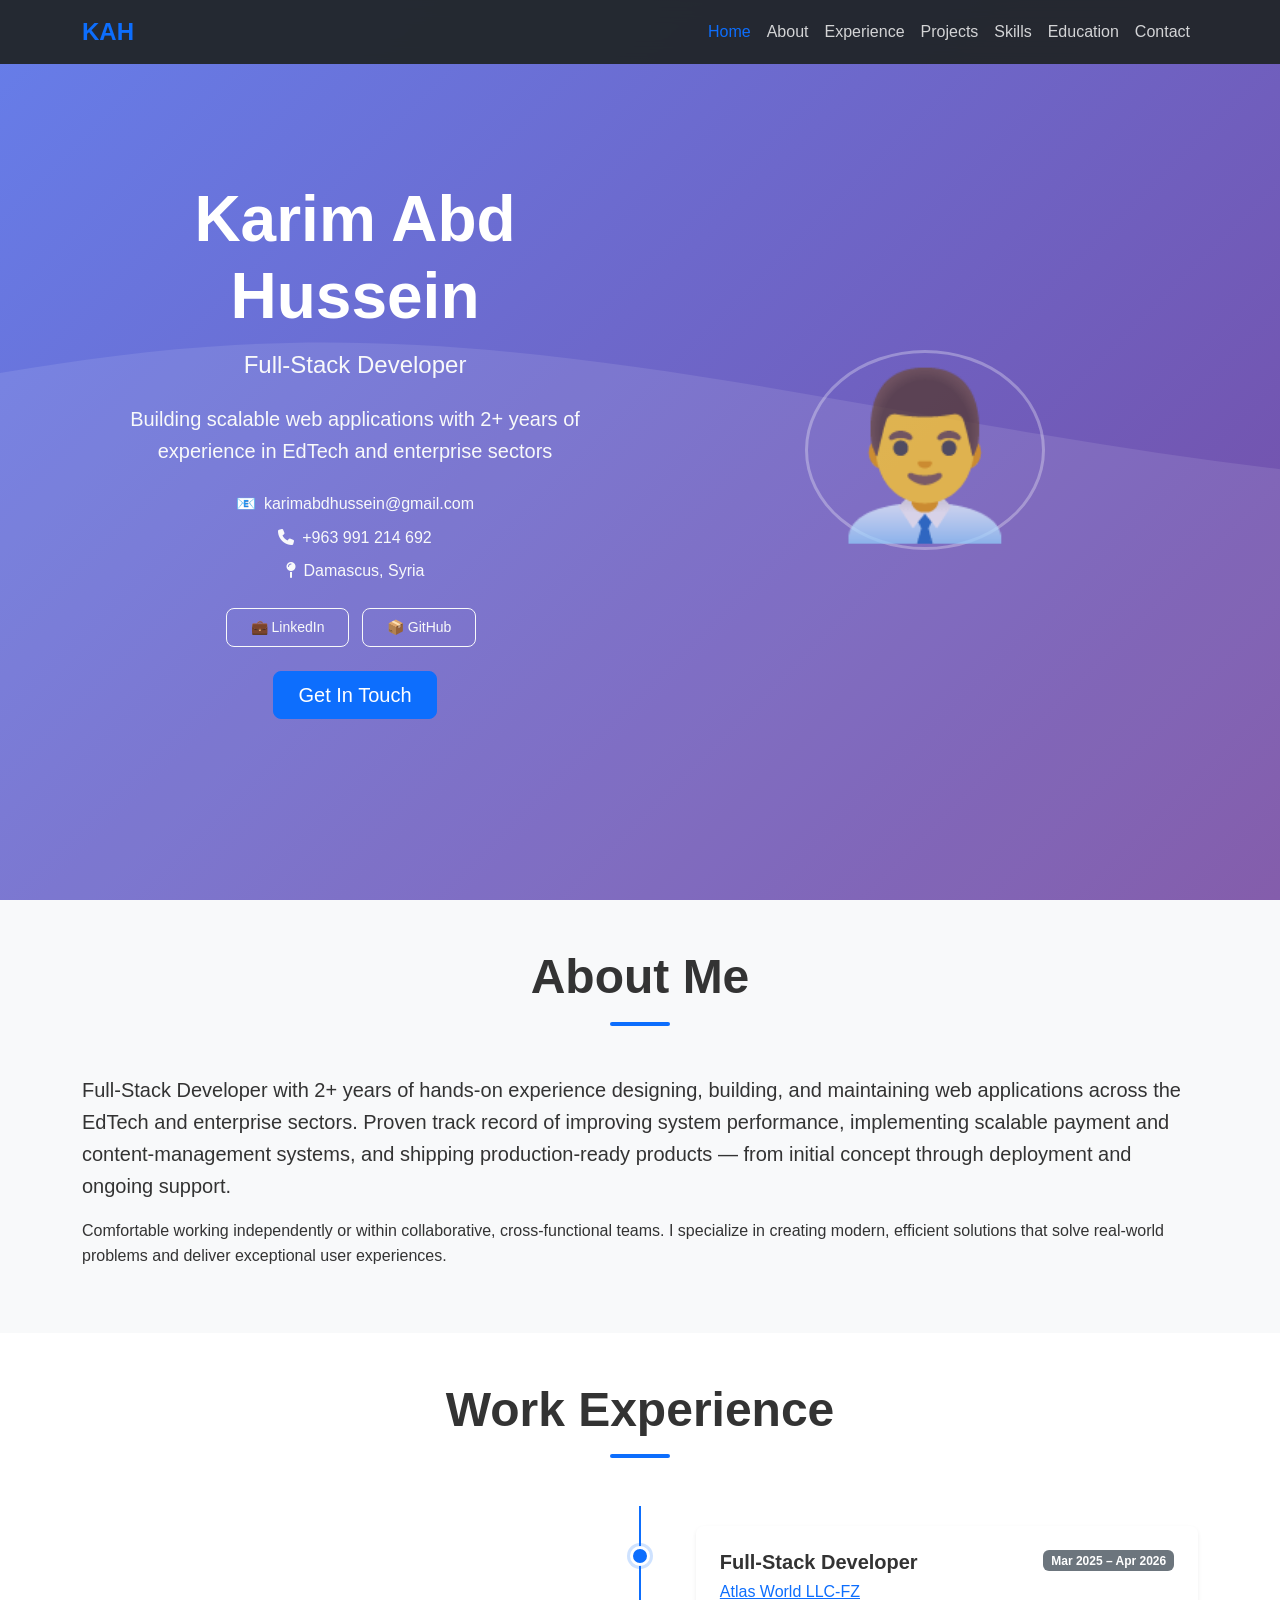
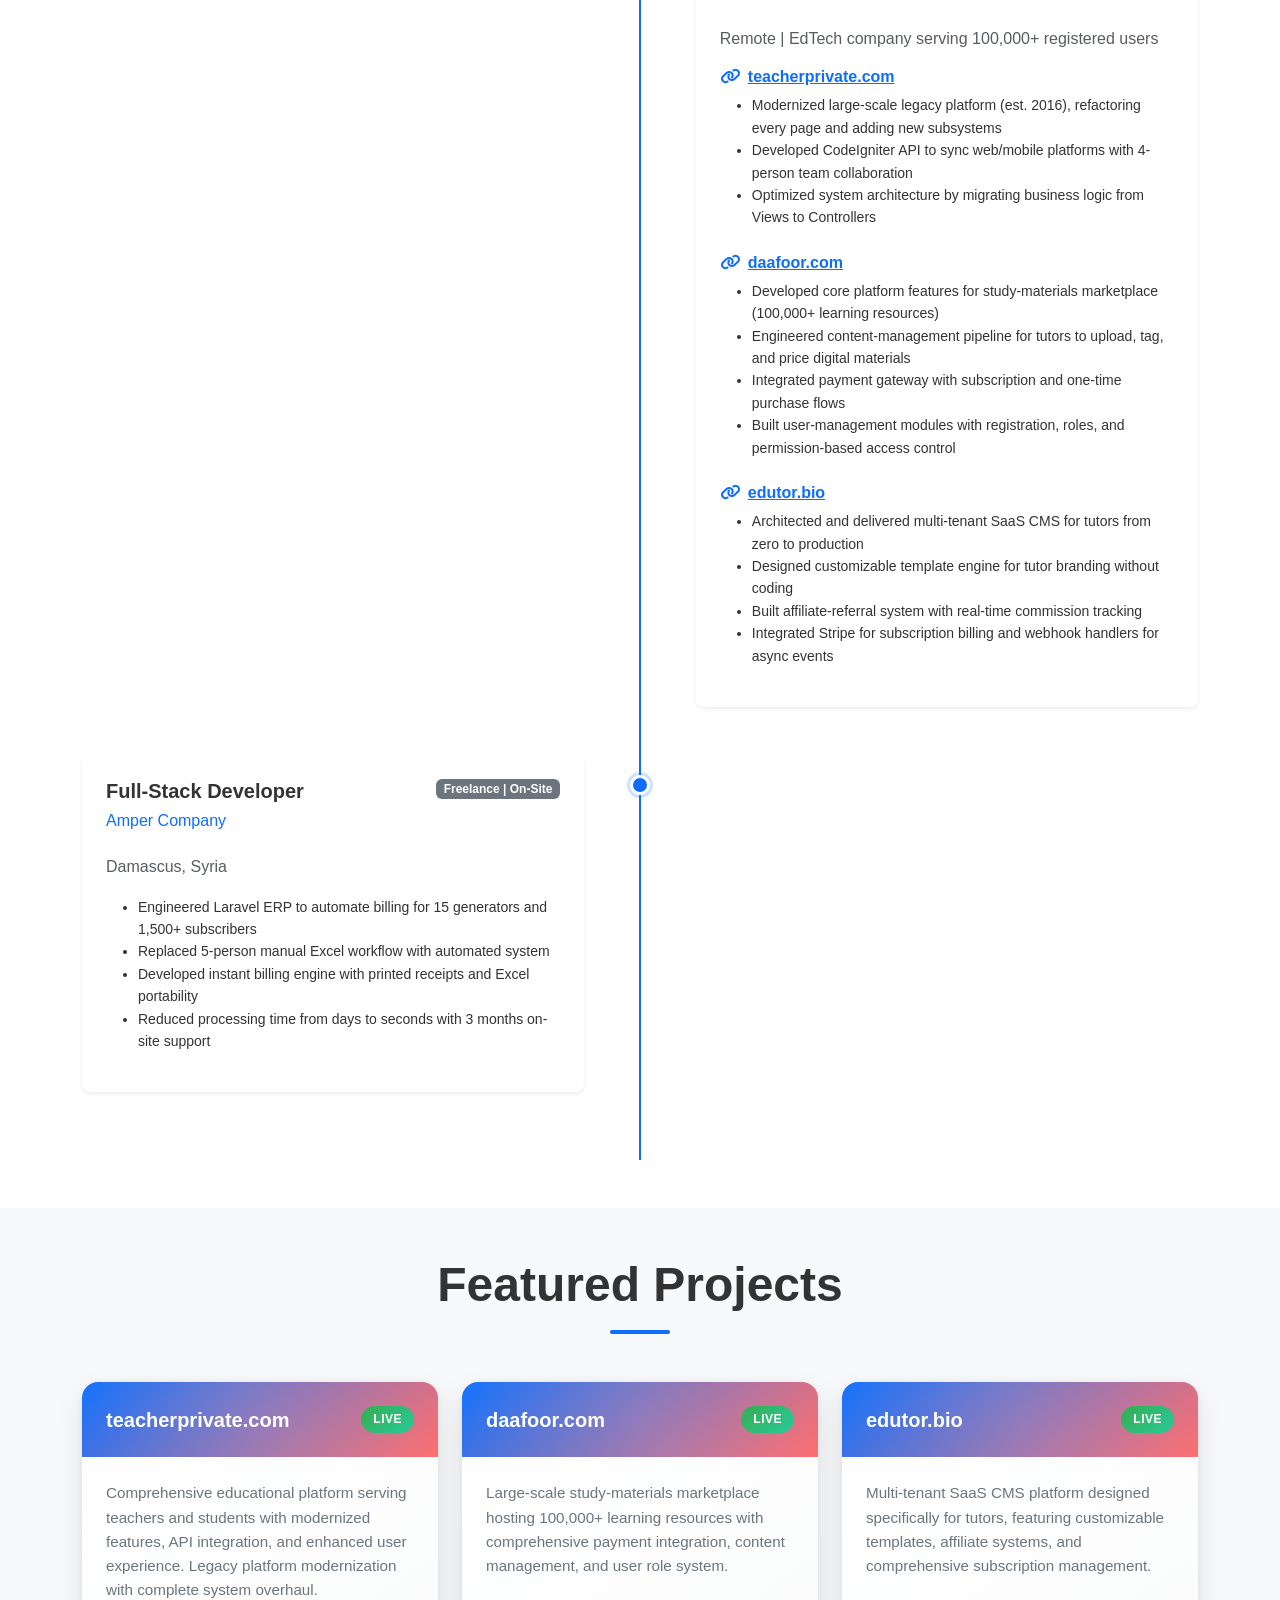
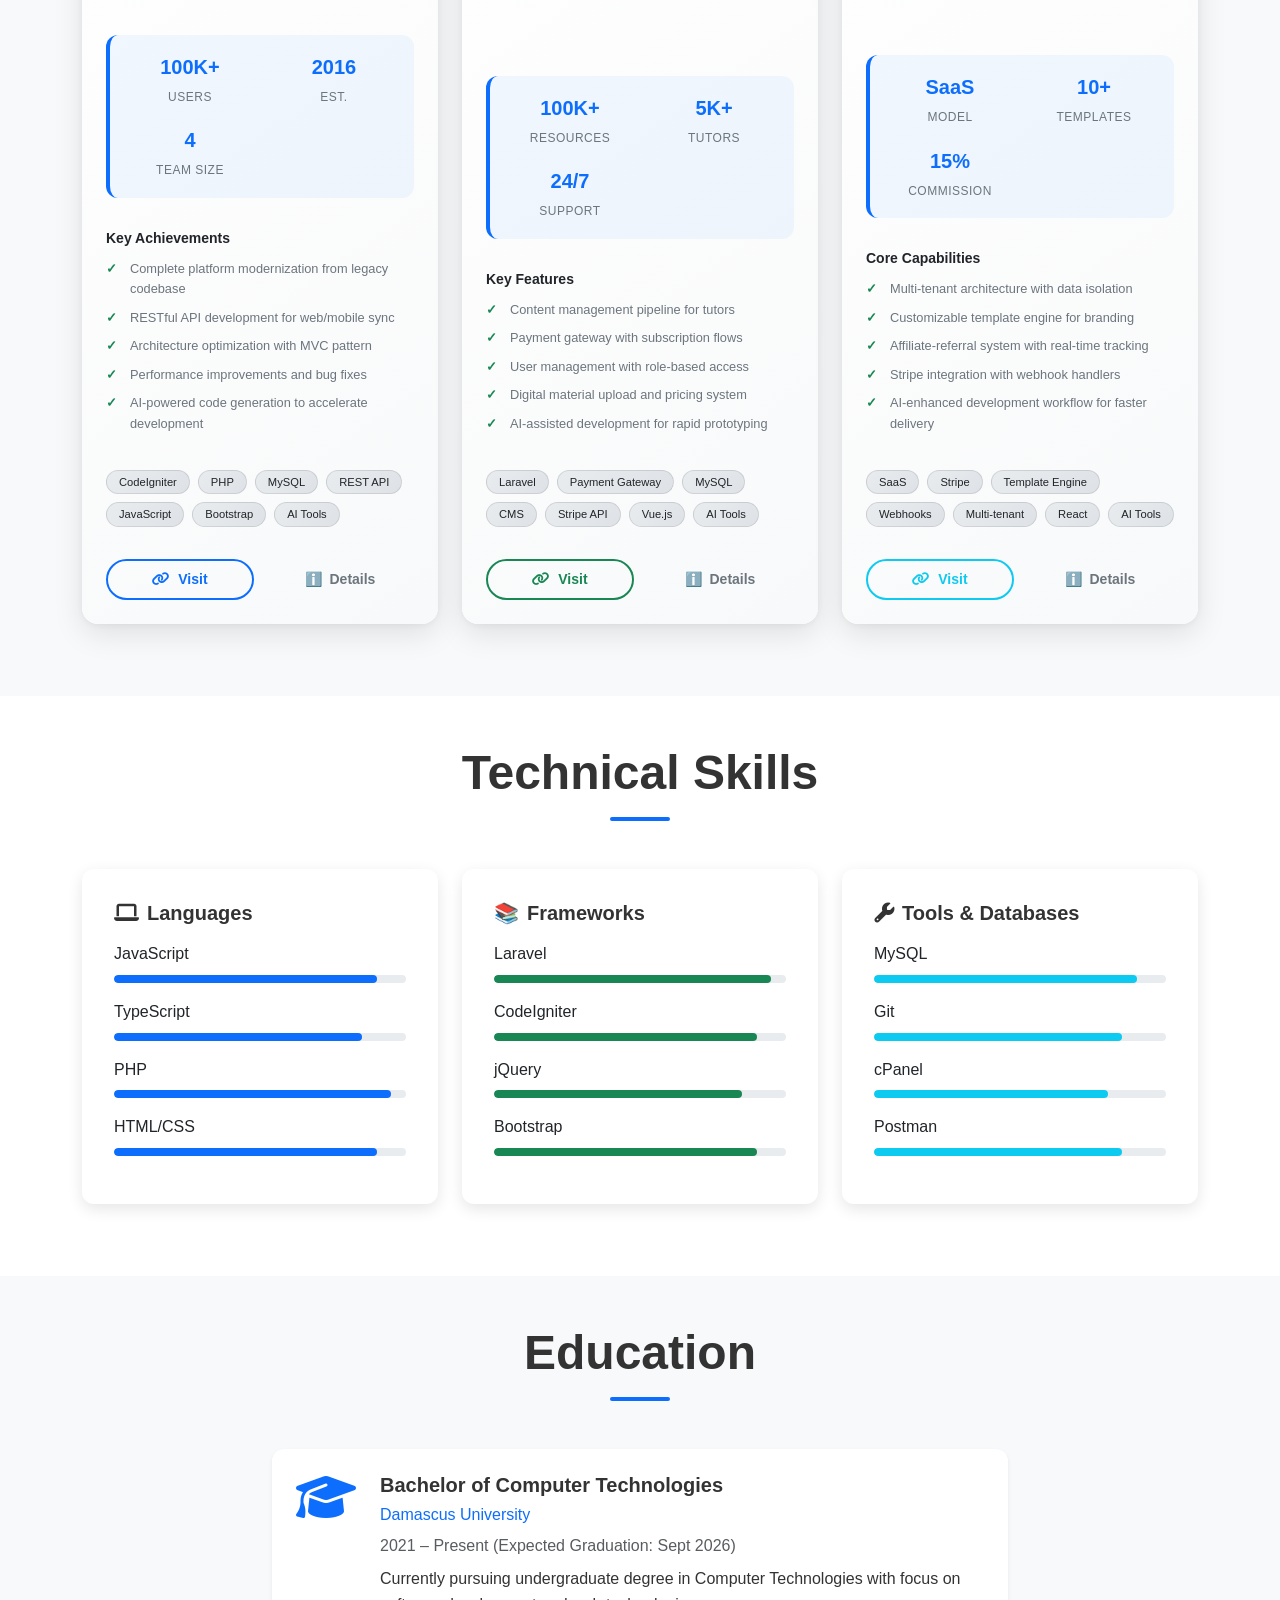
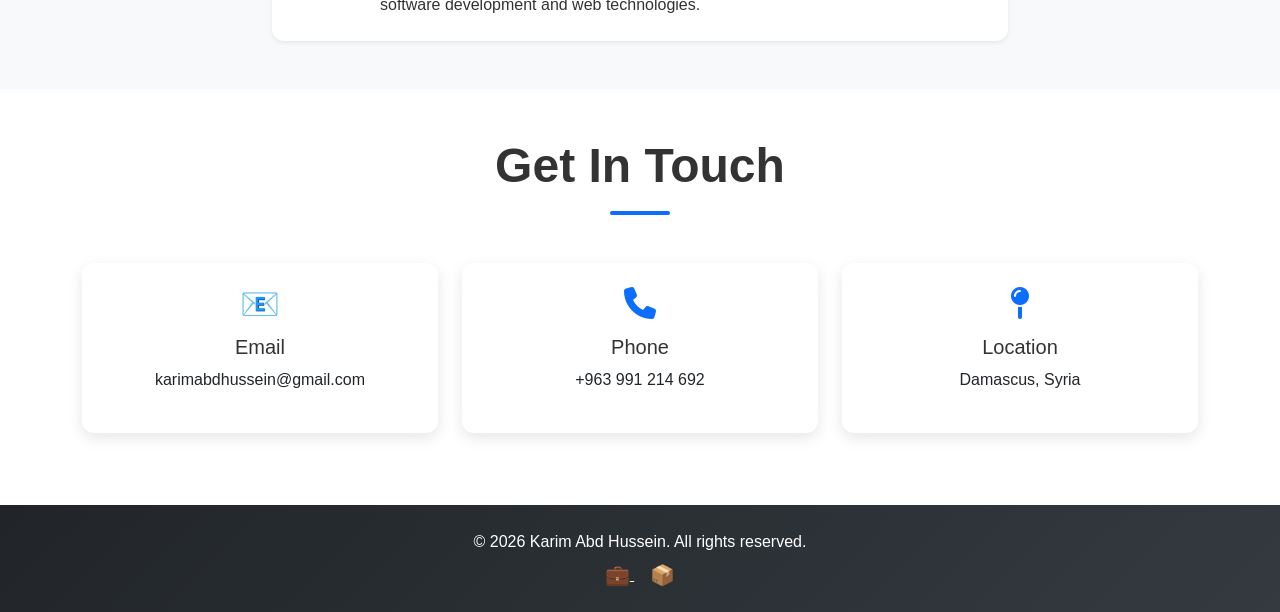
==== commit 66bb9164: "fix css tyle" ====
--- a/index.html
+++ b/index.html
@@ -13,51 +13,8 @@
     <link rel="stylesheet" href="/css/icons.css">
     <!-- AOS Animation -->
     <link href="https://cdn.jsdelivr.net/npm/aos@2.3.4/dist/aos.css" rel="stylesheet">
-    <!-- Custom CSS - Multiple Loading Strategies -->
+    <!-- Custom CSS -->
     <link rel="stylesheet" href="css/style.css">
-    <link rel="stylesheet" href="./css/style.css">
-    <style>
-        /* Critical fallback styles */
-        .project-card {
-            border: none;
-            border-radius: 16px;
-            overflow: hidden;
-            background: linear-gradient(145deg, #ffffff 0%, #f8f9fa 100%);
-            box-shadow: 0 10px 30px rgba(0, 0, 0, 0.1);
-            transition: all 0.3s ease;
-            margin-bottom: 1.5rem;
-        }
-        .project-card:hover {
-            transform: translateY(-5px);
-            box-shadow: 0 15px 35px rgba(0, 0, 0, 0.15);
-        }
-        .project-card .card-header {
-            background: linear-gradient(135deg, #0d6efd, #ff6b6b);
-            color: white;
-            padding: 1.5rem;
-            font-weight: 700;
-        }
-        .project-card .card-body {
-            padding: 1.5rem;
-        }
-        .tech-tags .badge {
-            background: #e9ecef;
-            color: #333;
-            padding: 0.35rem 0.75rem;
-            border-radius: 20px;
-            margin: 0.25rem;
-            font-size: 0.8rem;
-        }
-        .hero-section {
-            background: linear-gradient(135deg, #667eea 0%, #764ba2 100%);
-            min-height: 100vh;
-            display: flex;
-            align-items: center;
-        }
-        .navbar {
-            background: rgba(33, 37, 41, 0.95) !important;
-        }
-    </style>
 </head>
 <body>
     <!-- Navigation -->
--- a/css/style.css
+++ b/css/style.css
@@ -9,6 +9,170 @@
     --dark-color: #212529;
     --light-color: #f8f9fa;
     --accent-color: #ff6b6b;
+}
+
+/* Live status badge */
+.project-status {
+    display: inline-block;
+    padding: 0.25rem 0.75rem;
+    border-radius: 20px;
+    font-size: 0.75rem;
+    font-weight: 600;
+    text-transform: uppercase;
+    letter-spacing: 0.5px;
+    background: linear-gradient(135deg, #28a745, #20c997);
+    color: white;
+}
+
+/* Center box/hero content */
+.hero-content {
+    text-align: center;
+}
+.hero-content h1 {
+    color: white;
+    font-weight: bold;
+}
+.hero-content h2 {
+    color: rgba(255, 255, 255, 0.9);
+}
+.hero-content .lead {
+    color: rgba(255, 255, 255, 0.8);
+}
+.hero-contact p {
+    color: rgba(255, 255, 255, 0.9);
+}
+
+/* Project stats */
+.project-stats {
+    display: grid;
+    grid-template-columns: repeat(auto-fit, minmax(120px, 1fr));
+    gap: 1rem;
+    margin: 1rem 0;
+    padding: 1rem;
+    background: rgba(13, 110, 253, 0.05);
+    border-radius: 12px;
+    border-left: 4px solid #0d6efd;
+}
+.stat-item {
+    text-align: center;
+}
+.stat-value {
+    font-size: 1.25rem;
+    font-weight: 700;
+    color: #0d6efd;
+    display: block;
+}
+.stat-label {
+    font-size: 0.75rem;
+    color: #6c757d;
+    text-transform: uppercase;
+    letter-spacing: 0.5px;
+    margin-top: 0.25rem;
+}
+
+/* Project features */
+.project-features {
+    margin: 1rem 0;
+}
+.project-features h6 {
+    font-size: 0.875rem;
+    font-weight: 600;
+    color: #212529;
+    margin-bottom: 0.5rem;
+}
+.project-features ul {
+    list-style: none;
+    padding: 0;
+    margin: 0;
+}
+.project-features li {
+    font-size: 0.8rem;
+    color: #6c757d;
+    padding: 0.25rem 0;
+    position: relative;
+    padding-left: 1.5rem;
+}
+.project-features li::before {
+    content: '✓';
+    position: absolute;
+    left: 0;
+    color: #28a745;
+    font-weight: bold;
+}
+
+/* Project actions */
+.project-actions {
+    display: flex;
+    gap: 0.75rem;
+    margin-top: 1rem;
+}
+.project-actions .btn {
+    flex: 1;
+    border-radius: 25px;
+    padding: 0.5rem 1rem;
+    font-size: 0.875rem;
+    font-weight: 600;
+    transition: all 0.3s ease;
+    border: 2px solid transparent;
+}
+.btn-outline-primary {
+    background: transparent;
+    border-color: #0d6efd;
+    color: #0d6efd;
+}
+.btn-outline-primary:hover {
+    background: #0d6efd;
+    color: white;
+    transform: translateY(-2px);
+}
+.btn-outline-secondary {
+    background: transparent;
+    border-color: #6c757d;
+    color: #6c757d;
+}
+.btn-outline-secondary:hover {
+    background: #6c757d;
+    color: white;
+    transform: translateY(-2px);
+}
+
+/* Animations */
+@keyframes shimmer {
+    0% { transform: rotate(0deg); }
+    100% { transform: rotate(360deg); }
+}
+.project-card .card-header::after {
+    content: '';
+    position: absolute;
+    top: -50%;
+    right: -50%;
+    width: 200%;
+    height: 200%;
+    background: radial-gradient(circle, rgba(255,255,255,0.1) 0%, transparent 70%);
+    animation: shimmer 3s infinite;
+}
+
+/* Section titles */
+.section-title {
+    text-align: center;
+    margin-bottom: 3rem;
+}
+.divider {
+    height: 4px;
+    width: 60px;
+    background: #0d6efd;
+    border-radius: 2px;
+    margin: 1rem auto;
+}
+
+/* Responsive */
+@media (max-width: 768px) {
+    .hero-section .display-3 {
+        font-size: 2.5rem;
+    }
+    .section-title .display-5 {
+        font-size: 2rem;
+    }
 }
 
 body {
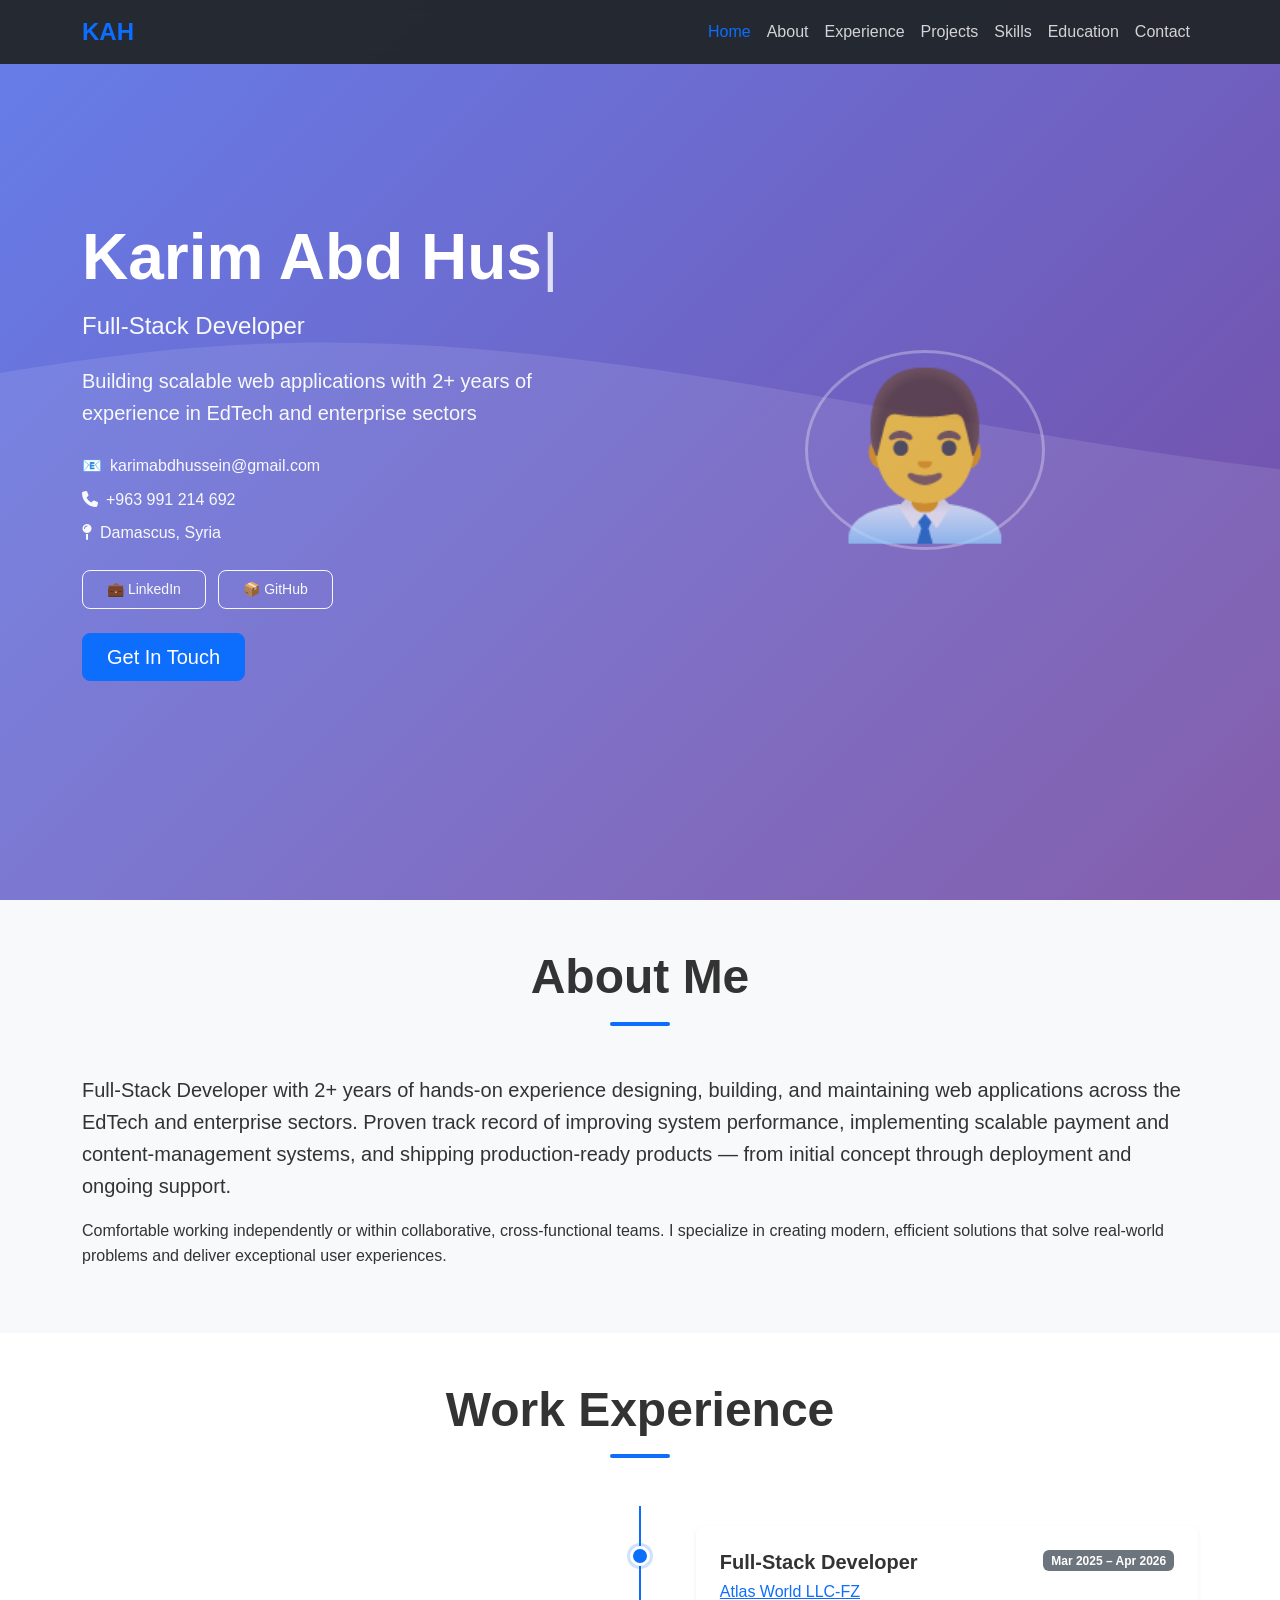
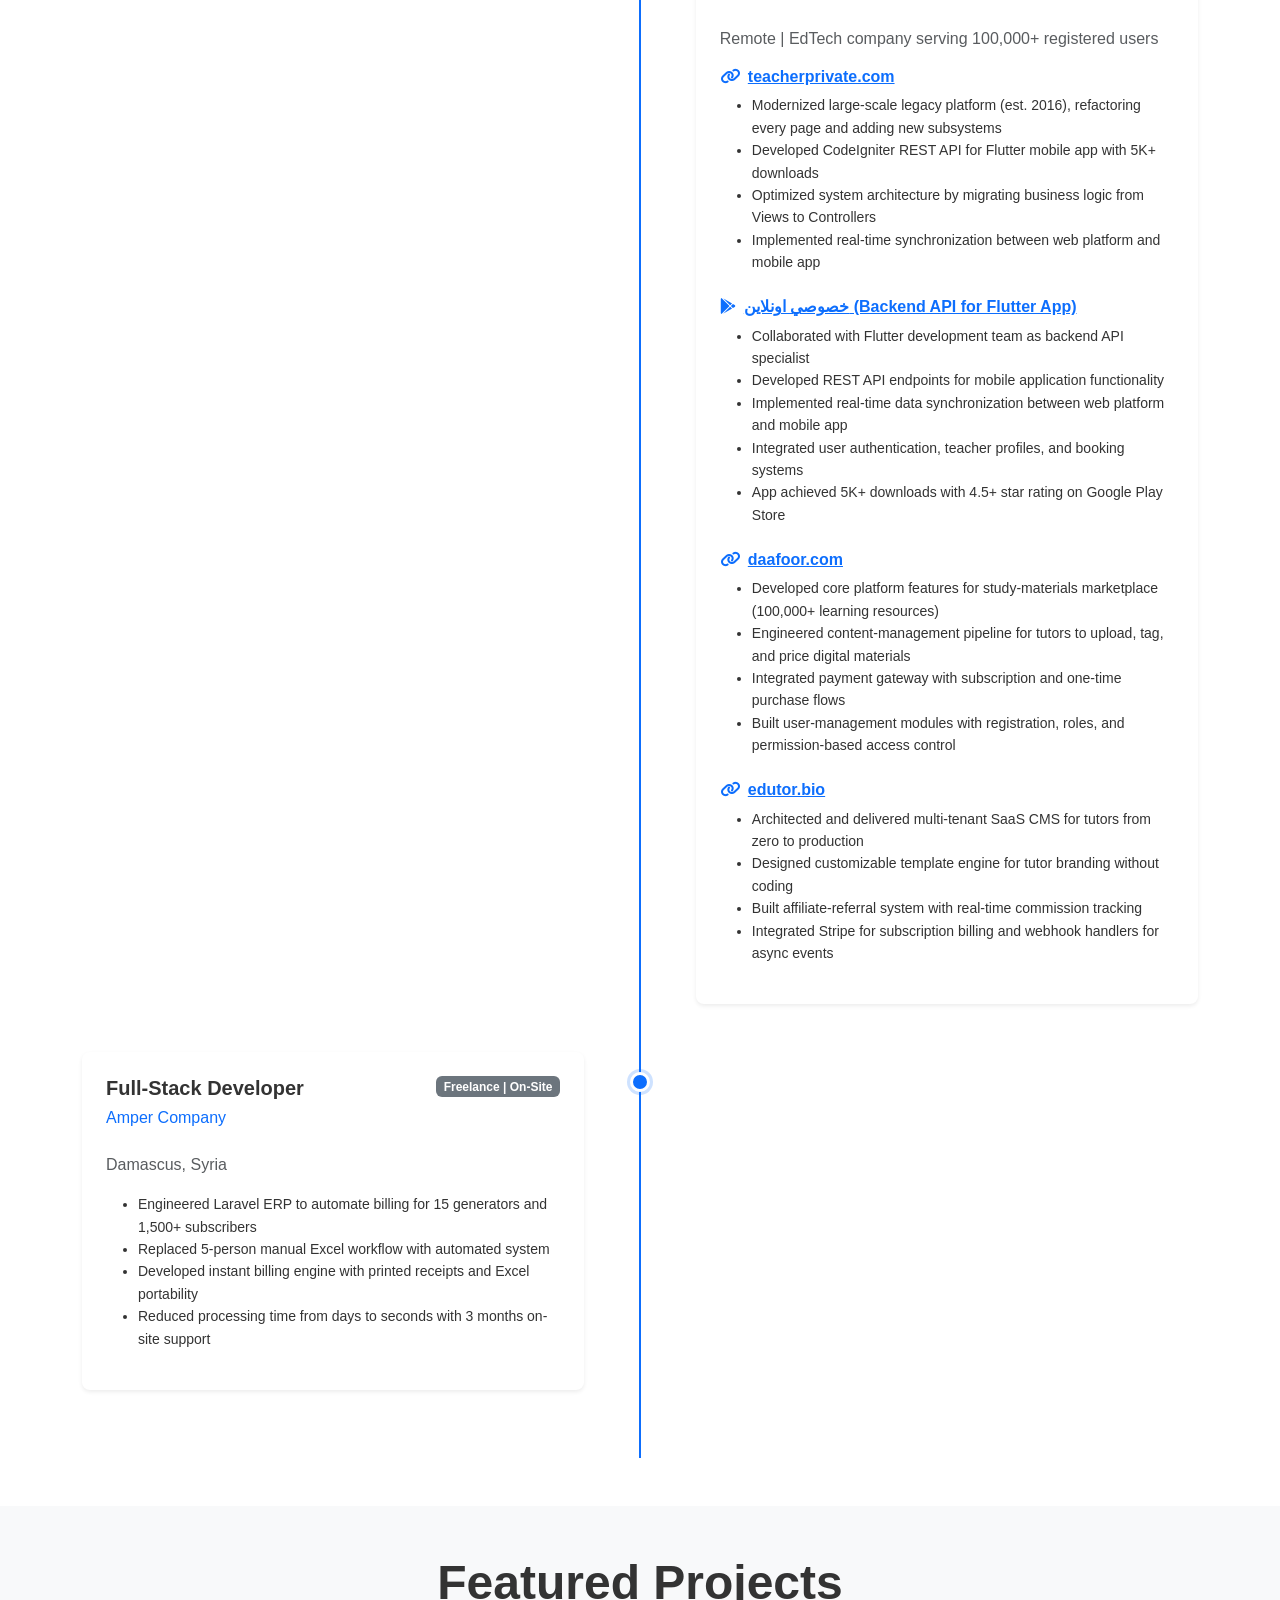
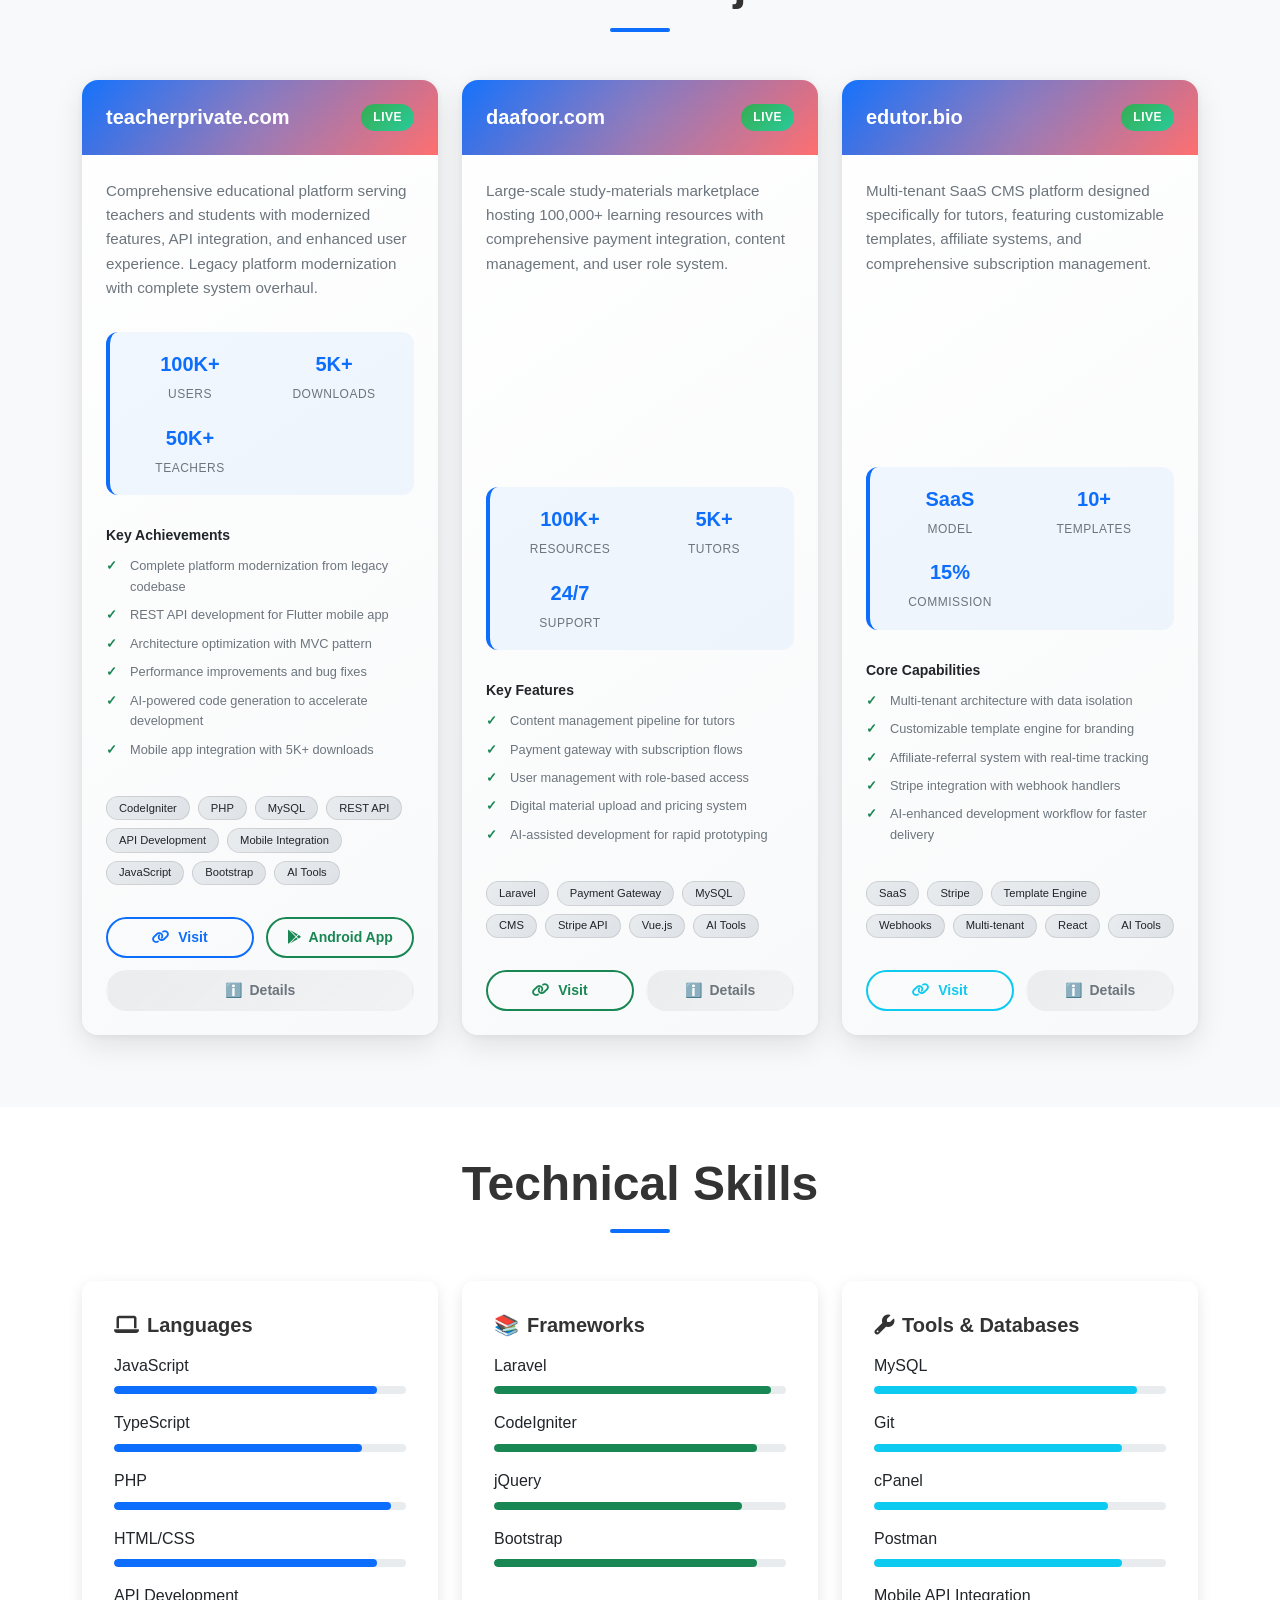
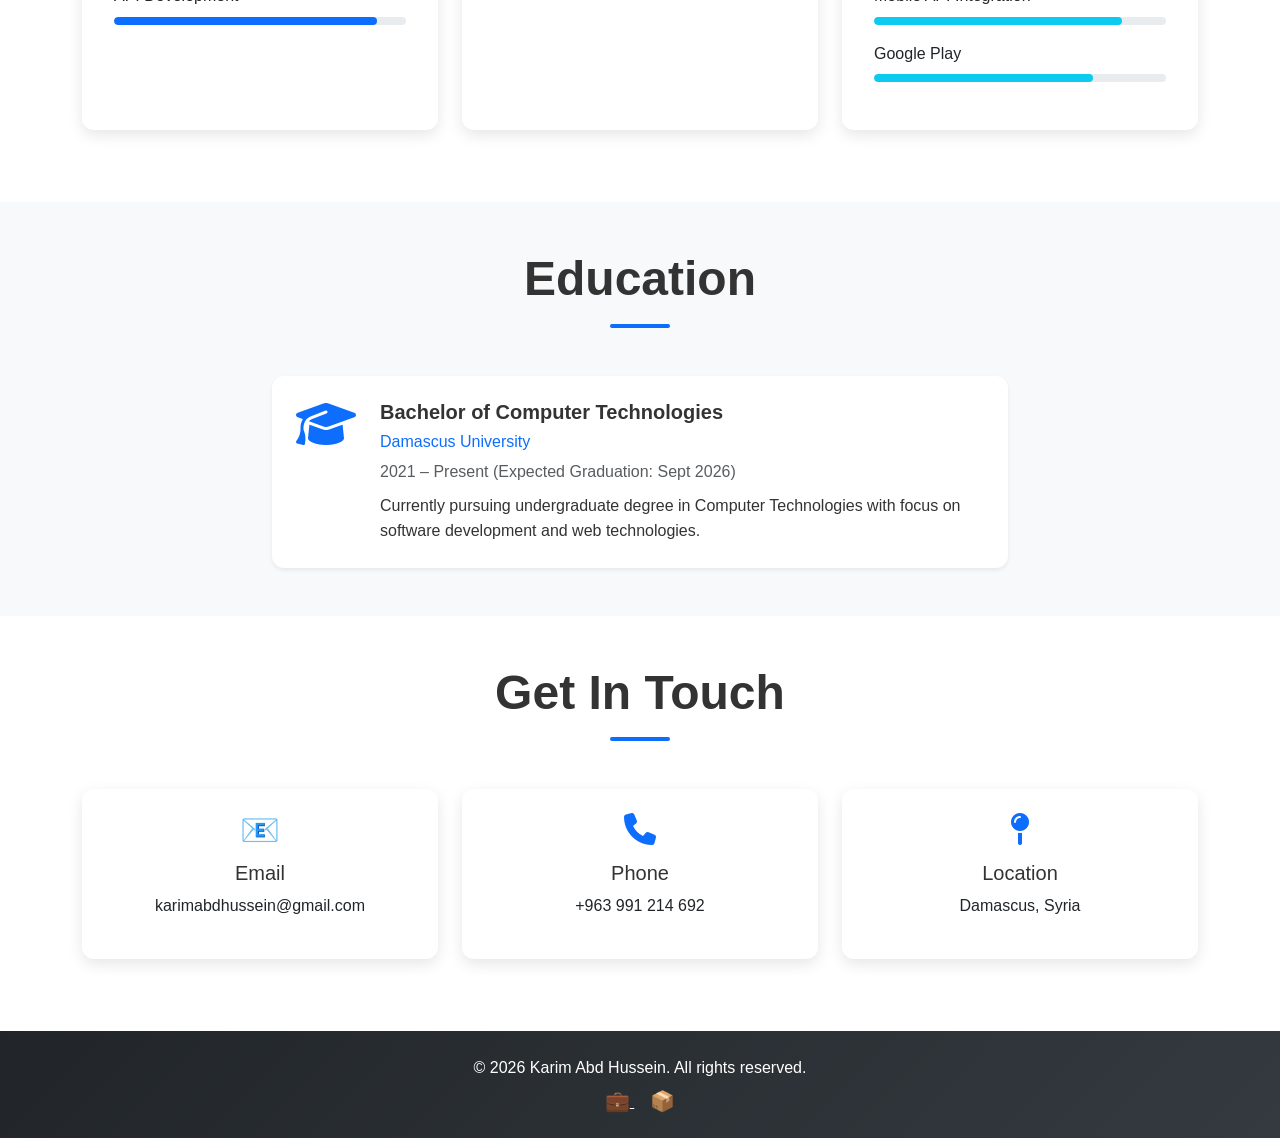
==== commit af908794: "adding rotate typing anmashin" ====
--- a/index.html
+++ b/index.html
@@ -133,8 +133,20 @@
                                     <h6 class="fw-bold"><a href="https://teacherprivate.com" target="_blank"><i class="fas fa-link me-2"></i>teacherprivate.com</a></h6>
                                     <ul class="small">
                                         <li>Modernized large-scale legacy platform (est. 2016), refactoring every page and adding new subsystems</li>
-                                        <li>Developed CodeIgniter API to sync web/mobile platforms with 4-person team collaboration</li>
+                                        <li>Developed CodeIgniter REST API for Flutter mobile app with 5K+ downloads</li>
                                         <li>Optimized system architecture by migrating business logic from Views to Controllers</li>
+                                        <li>Implemented real-time synchronization between web platform and mobile app</li>
+                                    </ul>
+                                </div>
+                                
+                                <div class="project mb-4">
+                                    <h6 class="fw-bold"><a href="https://play.google.com/store/apps/details?id=net.khosousi_online&pli=1" target="_blank"><i class="fab fa-google-play me-2"></i>خصوصي اونلاين (Backend API for Flutter App)</a></h6>
+                                    <ul class="small">
+                                        <li>Collaborated with Flutter development team as backend API specialist</li>
+                                        <li>Developed REST API endpoints for mobile application functionality</li>
+                                        <li>Implemented real-time data synchronization between web platform and mobile app</li>
+                                        <li>Integrated user authentication, teacher profiles, and booking systems</li>
+                                        <li>App achieved 5K+ downloads with 4.5+ star rating on Google Play Store</li>
                                     </ul>
                                 </div>
                                 
@@ -218,12 +230,12 @@
                                     <span class="stat-label">Users</span>
                                 </div>
                                 <div class="stat-item">
-                                    <span class="stat-value">2016</span>
-                                    <span class="stat-label">Est.</span>
-                                </div>
-                                <div class="stat-item">
-                                    <span class="stat-value">4</span>
-                                    <span class="stat-label">Team Size</span>
+                                    <span class="stat-value">5K+</span>
+                                    <span class="stat-label">Downloads</span>
+                                </div>
+                                <div class="stat-item">
+                                    <span class="stat-value">50K+</span>
+                                    <span class="stat-label">Teachers</span>
                                 </div>
                             </div>
                             
@@ -231,10 +243,11 @@
                                 <h6>Key Achievements</h6>
                                 <ul>
                                     <li>Complete platform modernization from legacy codebase</li>
-                                    <li>RESTful API development for web/mobile sync</li>
+                                    <li>REST API development for Flutter mobile app</li>
                                     <li>Architecture optimization with MVC pattern</li>
                                     <li>Performance improvements and bug fixes</li>
                                     <li>AI-powered code generation to accelerate development</li>
+                                    <li>Mobile app integration with 5K+ downloads</li>
                                 </ul>
                             </div>
                             
@@ -243,6 +256,8 @@
                                 <span class="badge">PHP</span>
                                 <span class="badge">MySQL</span>
                                 <span class="badge">REST API</span>
+                                <span class="badge">API Development</span>
+                                <span class="badge">Mobile Integration</span>
                                 <span class="badge">JavaScript</span>
                                 <span class="badge">Bootstrap</span>
                                 <span class="badge">AI Tools</span>
@@ -251,6 +266,9 @@
                             <div class="project-actions">
                                 <a href="https://teacherprivate.com" target="_blank" class="btn btn-outline-primary">
                                     <i class="fas fa-external-link-alt me-1"></i> Visit
+                                </a>
+                                <a href="https://play.google.com/store/apps/details?id=net.khosousi_online&pli=1" target="_blank" class="btn btn-outline-success">
+                                    <i class="fab fa-google-play me-1"></i> Android App
                                 </a>
                                 <a href="#" class="btn btn-outline-secondary" onclick="showProjectDetails('teacherprivate'); return false;">
                                     <i class="fas fa-info-circle me-1"></i> Details
@@ -420,8 +438,14 @@
                                 <div class="progress-bar bg-primary" style="width: 95%"></div>
                             </div>
                         </div>
-                        <div class="skill-item">
+                        <div class="skill-item mb-3">
                             <span class="skill-name">HTML/CSS</span>
+                            <div class="progress">
+                                <div class="progress-bar bg-primary" style="width: 90%"></div>
+                            </div>
+                        </div>
+                        <div class="skill-item mb-3">
+                            <span class="skill-name">API Development</span>
                             <div class="progress">
                                 <div class="progress-bar bg-primary" style="width: 90%"></div>
                             </div>
@@ -450,7 +474,7 @@
                                 <div class="progress-bar bg-success" style="width: 85%"></div>
                             </div>
                         </div>
-                        <div class="skill-item">
+                        <div class="skill-item mb-3">
                             <span class="skill-name">Bootstrap</span>
                             <div class="progress">
                                 <div class="progress-bar bg-success" style="width: 90%"></div>
@@ -480,10 +504,22 @@
                                 <div class="progress-bar bg-info" style="width: 80%"></div>
                             </div>
                         </div>
-                        <div class="skill-item">
+                        <div class="skill-item mb-3">
                             <span class="skill-name">Postman</span>
                             <div class="progress">
                                 <div class="progress-bar bg-info" style="width: 85%"></div>
+                            </div>
+                        </div>
+                        <div class="skill-item mb-3">
+                            <span class="skill-name">Mobile API Integration</span>
+                            <div class="progress">
+                                <div class="progress-bar bg-info" style="width: 85%"></div>
+                            </div>
+                        </div>
+                        <div class="skill-item mb-3">
+                            <span class="skill-name">Google Play</span>
+                            <div class="progress">
+                                <div class="progress-bar bg-info" style="width: 75%"></div>
                             </div>
                         </div>
                     </div>
--- a/css/style.css
+++ b/css/style.css
@@ -26,11 +26,20 @@
 
 /* Center box/hero content */
 .hero-content {
-    text-align: center;
+    text-align: left;
 }
 .hero-content h1 {
     color: white;
     font-weight: bold;
+    min-height: 1.2em;
+    display: inline-block;
+    white-space: nowrap;
+    width: 100%;
+}
+.hero-content h1 .cursor {
+    animation: blink 1s infinite;
+    color: rgba(255, 255, 255, 0.8);
+    font-weight: 300;
 }
 .hero-content h2 {
     color: rgba(255, 255, 255, 0.9);
@@ -40,6 +49,12 @@
 }
 .hero-contact p {
     color: rgba(255, 255, 255, 0.9);
+}
+
+/* Cursor blinking animation */
+@keyframes blink {
+    0%, 50% { opacity: 1; }
+    51%, 100% { opacity: 0; }
 }
 
 /* Project stats */
@@ -103,37 +118,75 @@
 /* Project actions */
 .project-actions {
     display: flex;
-    gap: 0.75rem;
+    flex-wrap: wrap;
+    gap: 0.5rem;
     margin-top: 1rem;
 }
 .project-actions .btn {
-    flex: 1;
-    border-radius: 25px;
-    padding: 0.5rem 1rem;
-    font-size: 0.875rem;
+    border-radius: 20px;
+    padding: 0.4rem 0.8rem;
+    font-size: 0.8rem;
     font-weight: 600;
     transition: all 0.3s ease;
     border: 2px solid transparent;
+    flex: 1;
+    min-width: 100px;
+    text-align: center;
+}
+.project-actions .btn:hover {
+    transform: translateY(-2px);
+    box-shadow: 0 4px 12px rgba(0, 0, 0, 0.15);
 }
 .btn-outline-primary {
-    background: transparent;
+    background: linear-gradient(135deg, rgba(13, 110, 253, 0.1), rgba(13, 110, 253, 0.05));
     border-color: #0d6efd;
     color: #0d6efd;
 }
 .btn-outline-primary:hover {
-    background: #0d6efd;
-    color: white;
-    transform: translateY(-2px);
+    background: linear-gradient(135deg, #0d6efd, #0b5ed7);
+    color: white;
+    border-color: #0d6efd;
+}
+.btn-outline-success {
+    background: linear-gradient(135deg, rgba(25, 135, 84, 0.1), rgba(25, 135, 84, 0.05));
+    border-color: #198754;
+    color: #198754;
+}
+.btn-outline-success:hover {
+    background: linear-gradient(135deg, #198754, #157347);
+    color: white;
+    border-color: #198754;
+}
+.btn-outline-info {
+    background: linear-gradient(135deg, rgba(13, 202, 240, 0.1), rgba(13, 202, 240, 0.05));
+    border-color: #0dcaf0;
+    color: #0dcaf0;
+}
+.btn-outline-info:hover {
+    background: linear-gradient(135deg, #0dcaf0, #0aa2c0);
+    color: white;
+    border-color: #0dcaf0;
 }
 .btn-outline-secondary {
-    background: transparent;
+    background: linear-gradient(135deg, rgba(108, 117, 125, 0.1), rgba(108, 117, 125, 0.05));
     border-color: #6c757d;
     color: #6c757d;
 }
 .btn-outline-secondary:hover {
-    background: #6c757d;
-    color: white;
-    transform: translateY(-2px);
+    background: linear-gradient(135deg, #6c757d, #5c636a);
+    color: white;
+    border-color: #6c757d;
+}
+
+/* Responsive button layout */
+@media (max-width: 768px) {
+    .project-actions {
+        flex-direction: column;
+    }
+    .project-actions .btn {
+        flex: none;
+        width: 100%;
+    }
 }
 
 /* Animations */
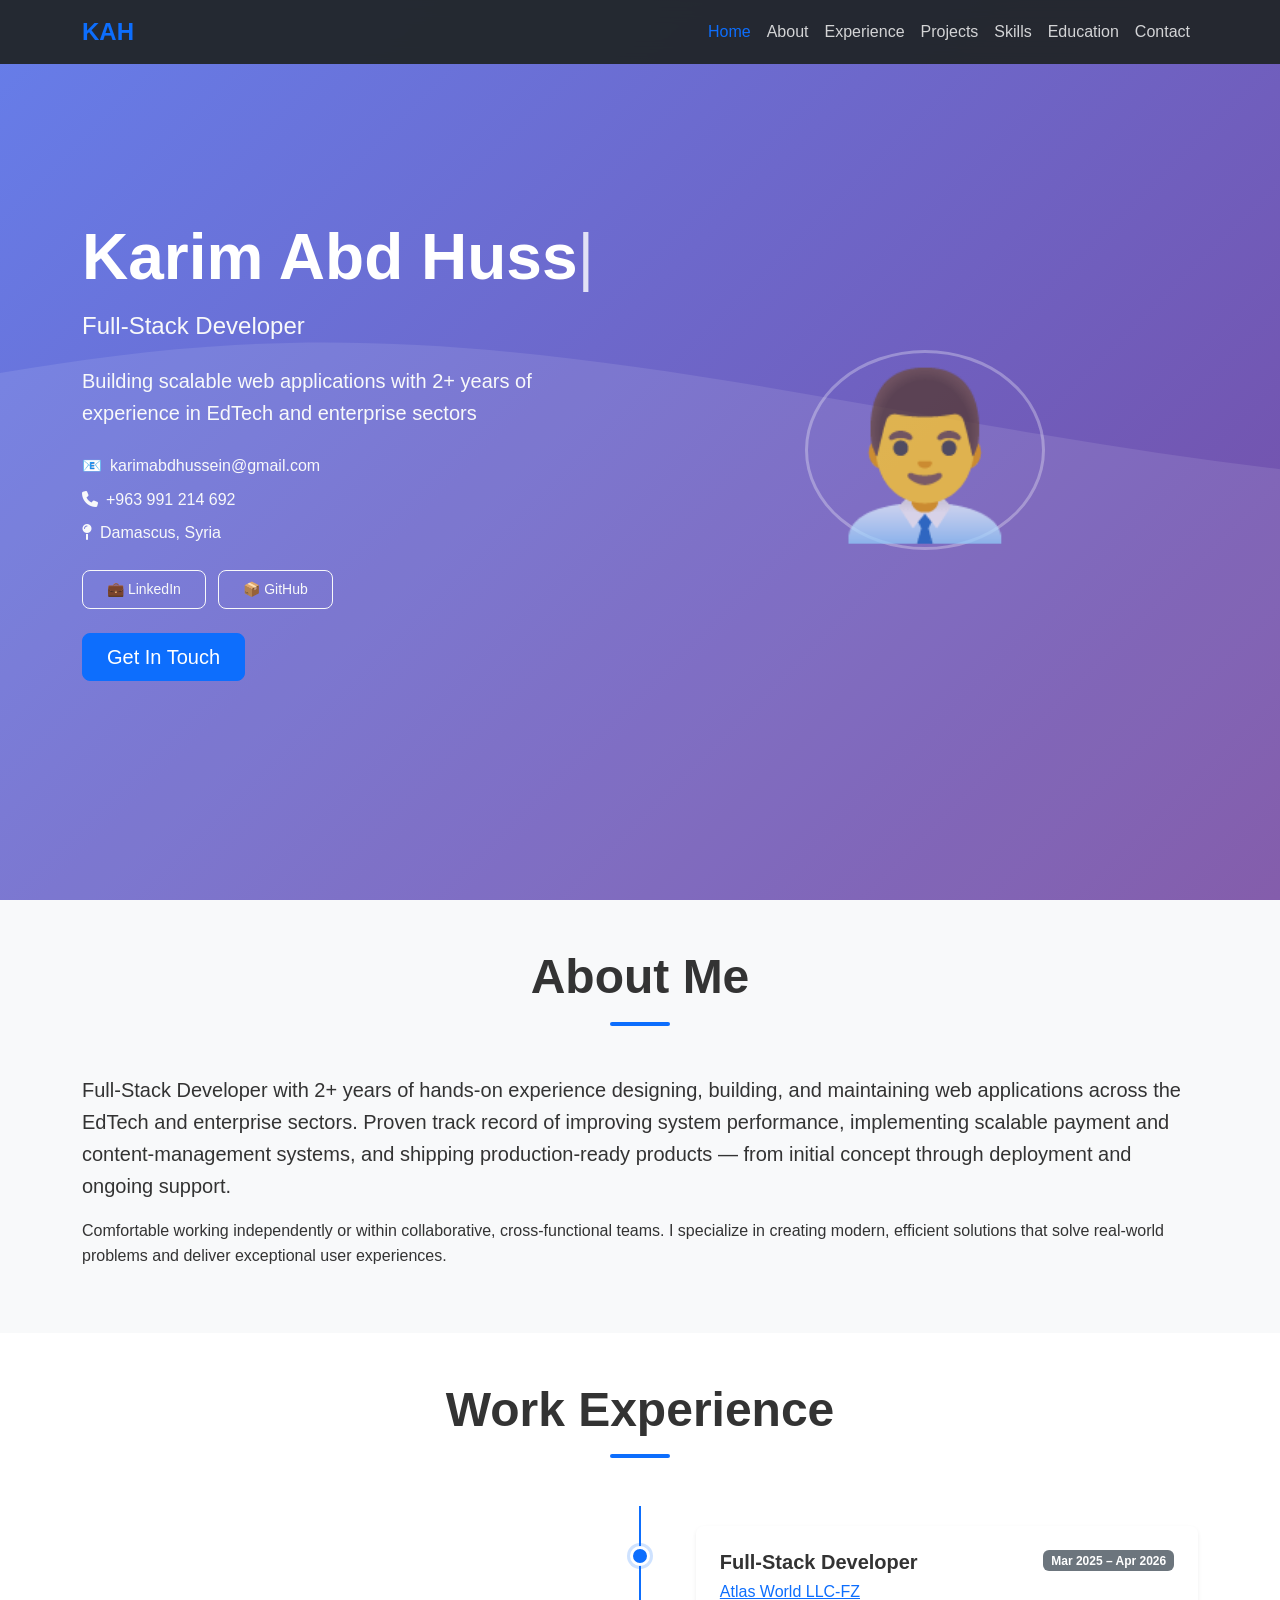
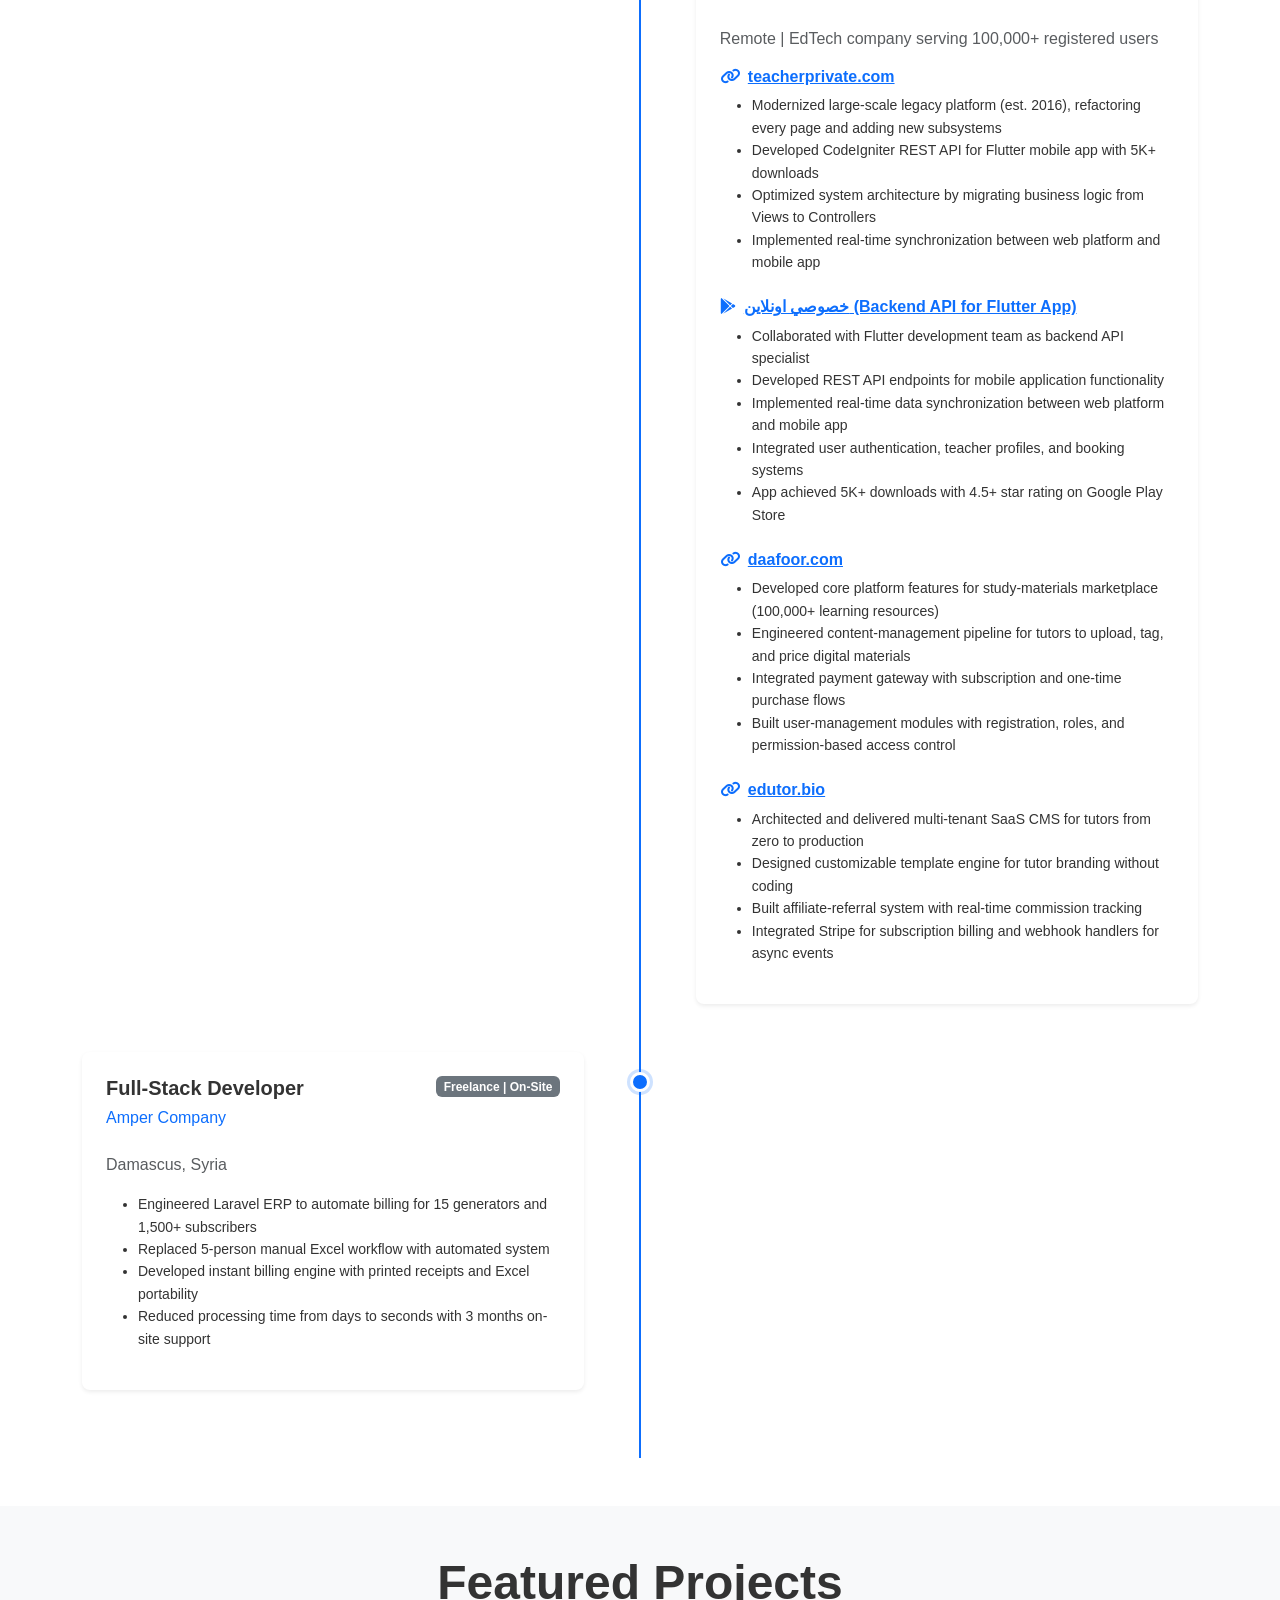
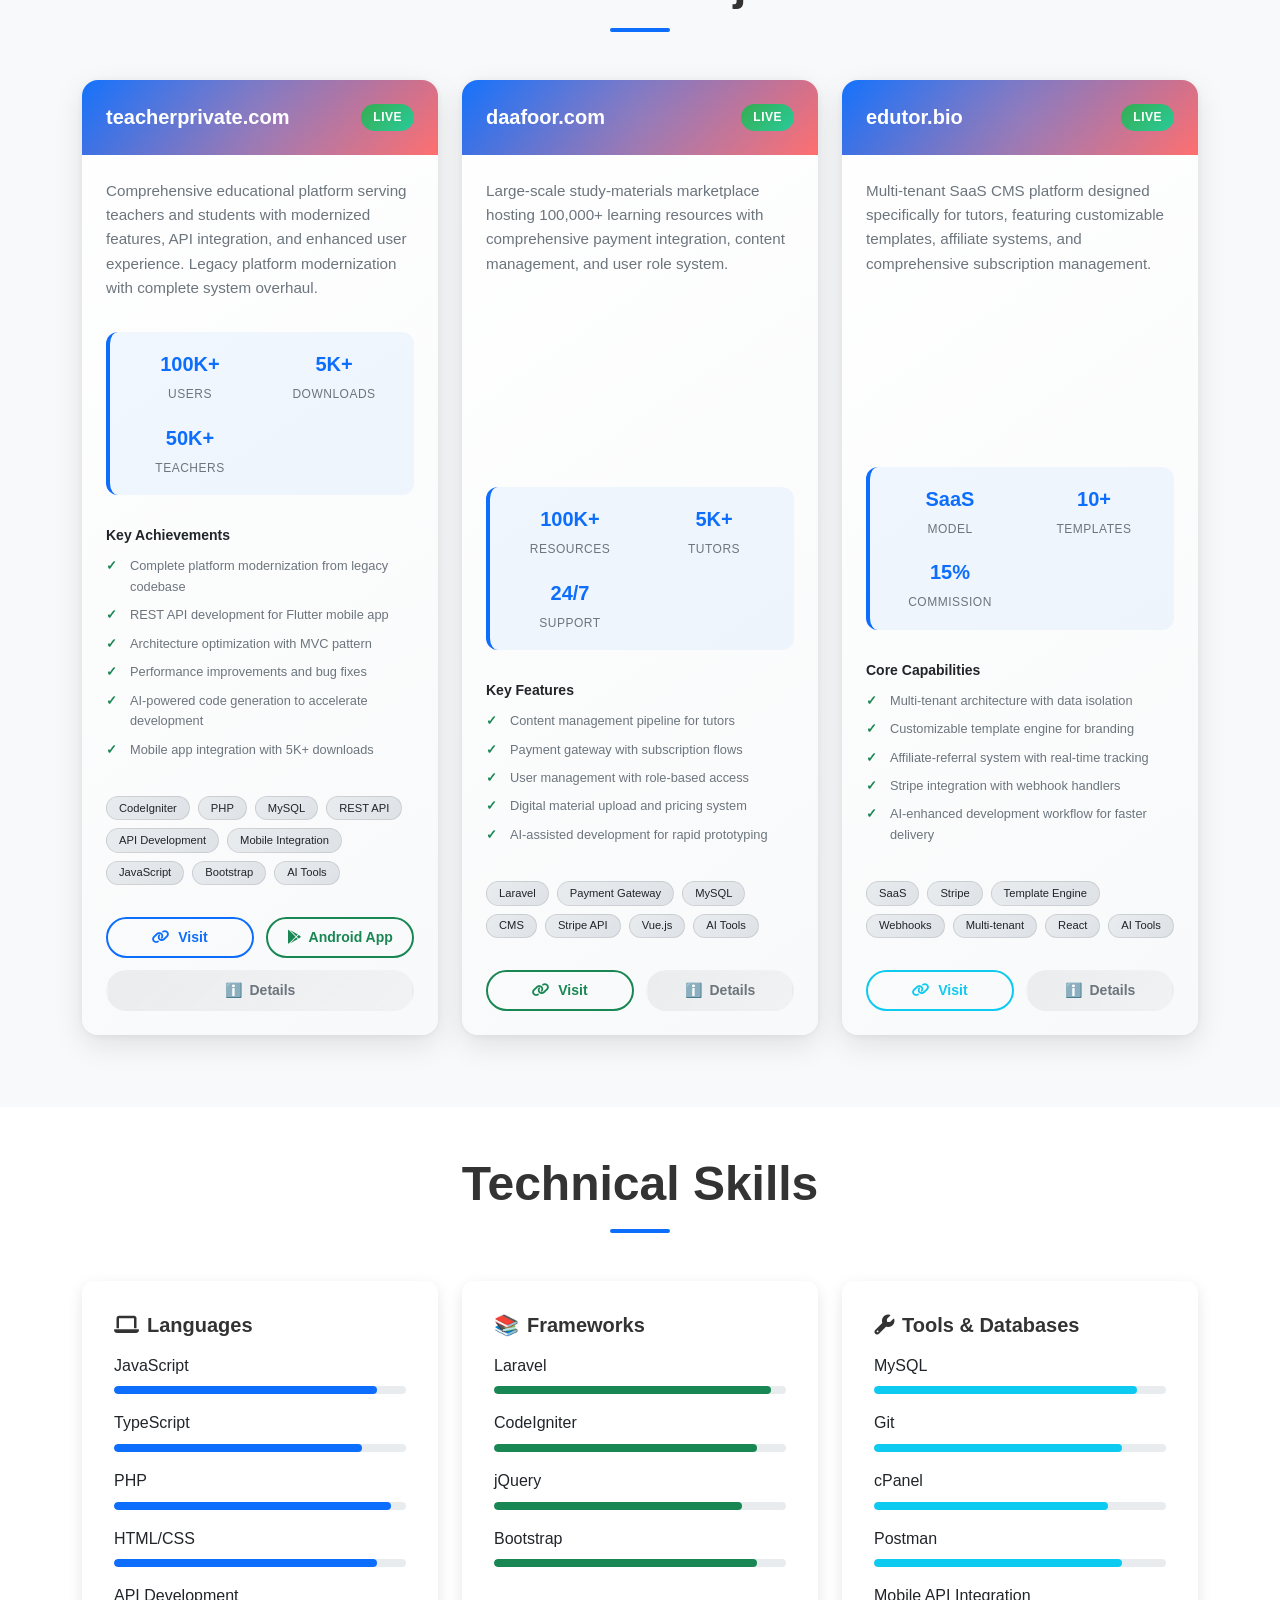
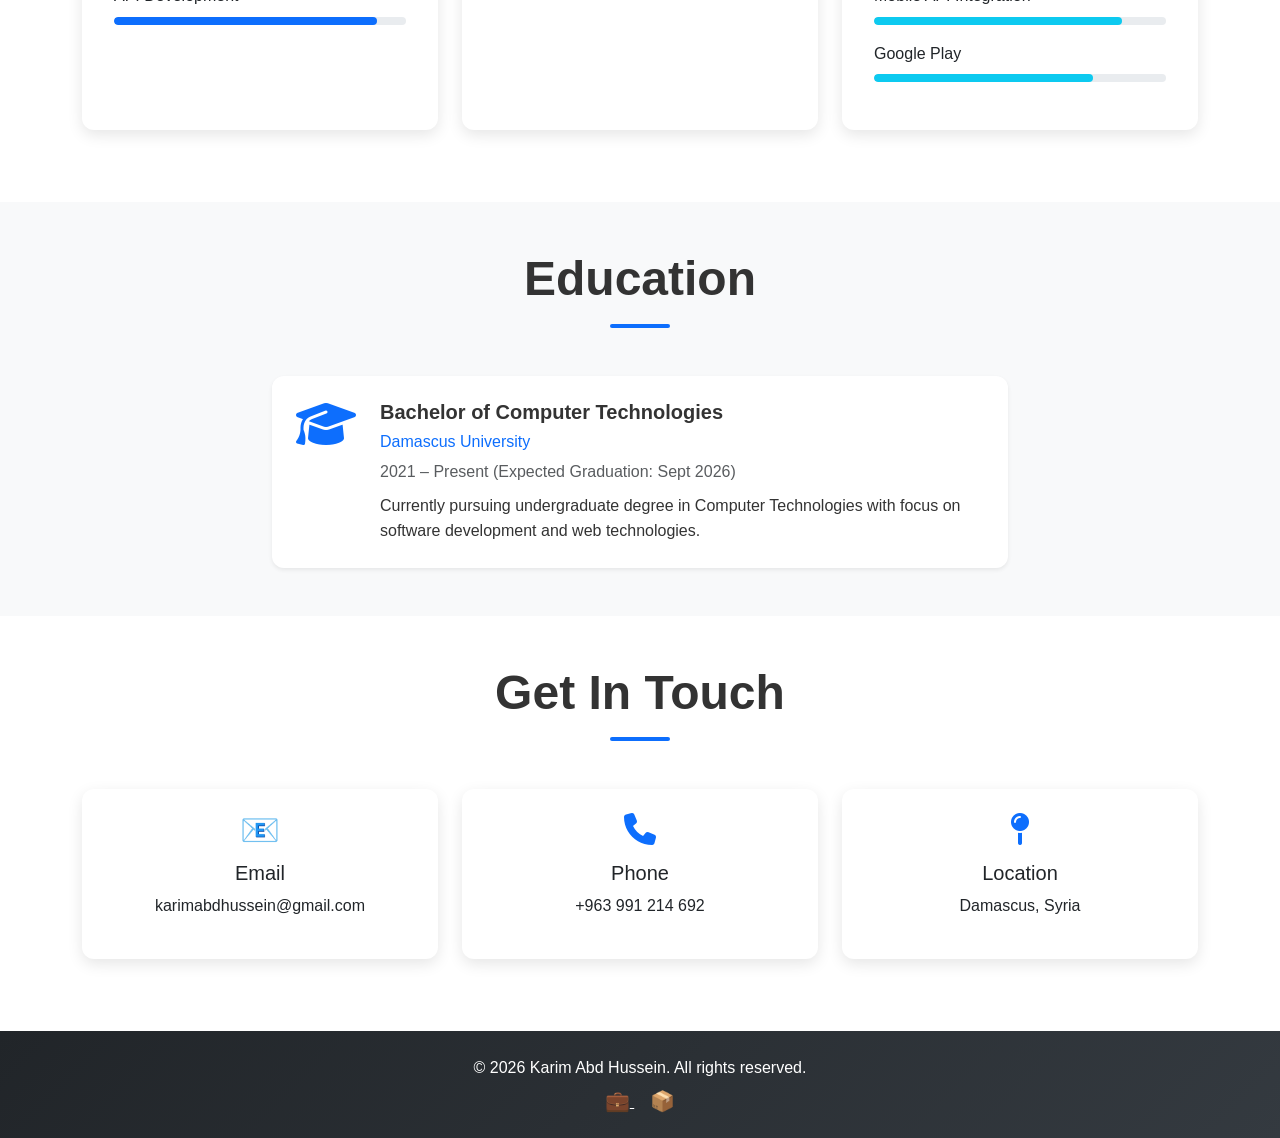
==== commit 08260ef8: "fix in style boxes" ====
--- a/index.html
+++ b/index.html
@@ -603,26 +603,33 @@
                 <div class="col-lg-12">
                     <div class="contact-info text-center" data-aos="fade-up">
                         <div class="row">
+                            
                             <div class="col-md-4 mb-4">
+                                <a class="text-decoration-none text-dark" href="mailto:karimabdhussein@gmail.com">
                                 <div class="contact-item">
                                     <i class="fas fa-envelope fa-2x text-primary mb-3"></i>
                                     <h5>Email</h5>
-                                    <p> <a class="text-decoration-none text-dark stretched-link" href="mailto:karimabdhussein@gmail.com">karimabdhussein@gmail.com</a></p>
-                                </div>
+                                    <p>karimabdhussein@gmail.com</p>
+                                </div>
+                                </a>
                             </div>
                             <div class="col-md-4 mb-4">
+                                <a class="text-decoration-none text-dark" href="tel:+963991214692">
                                 <div class="contact-item">
                                     <i class="fas fa-phone fa-2x text-primary mb-3"></i>
                                     <h5>Phone</h5>
-                                    <p><a class="text-decoration-none text-dark stretched-link" href="tel:+963991214692">+963 991 214 692</a></p>
-                                </div>
+                                    <p>+963 991 214 692</p>
+                                </div>
+                                </a>
                             </div>
                             <div class="col-md-4 mb-4">
+                                <a class="text-decoration-none text-dark" href="https://www.google.com/maps/place/Damascus,+Syria" target="_blank">
                                 <div class="contact-item">
                                     <i class="fas fa-map-marker-alt fa-2x text-primary mb-3"></i>
                                     <h5>Location</h5>
-                                    <p><a class="text-decoration-none text-dark stretched-link" href="https://www.google.com/maps/place/Damascus,+Syria" target="_blank">Damascus, Syria</a>  </p>
-                                </div>
+                                    <p>Damascus, Syria</p>
+                                </div>
+                                </a>
                             </div>
                         </div>
                     </div>
--- a/css/style.css
+++ b/css/style.css
@@ -225,6 +225,18 @@
     }
     .section-title .display-5 {
         font-size: 2rem;
+    }
+    
+    /* Fix hero section positioning for mobile */
+    .hero-section {
+        padding-top: 80px;
+    }
+}
+
+/* Extra small mobile devices */
+@media (max-width: 576px) {
+    .hero-section {
+        padding-top: 70px;
     }
 }
 
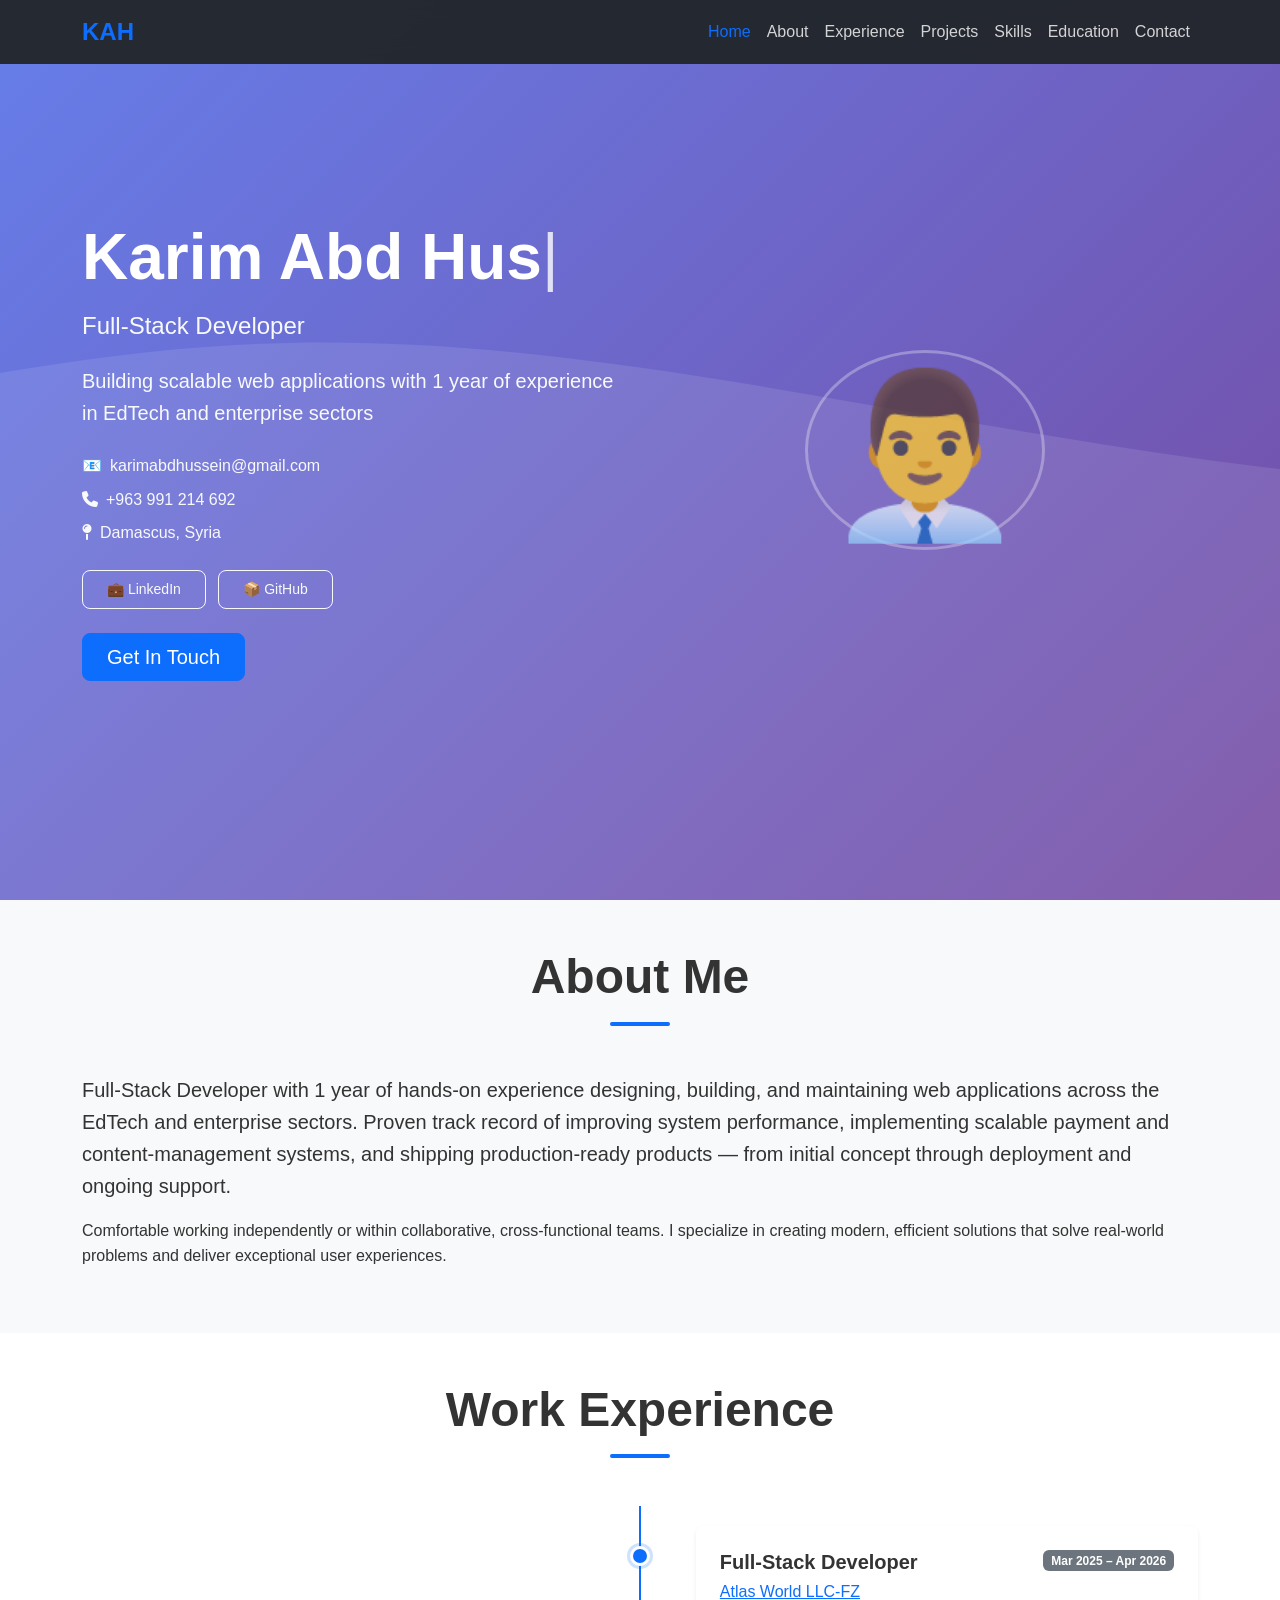
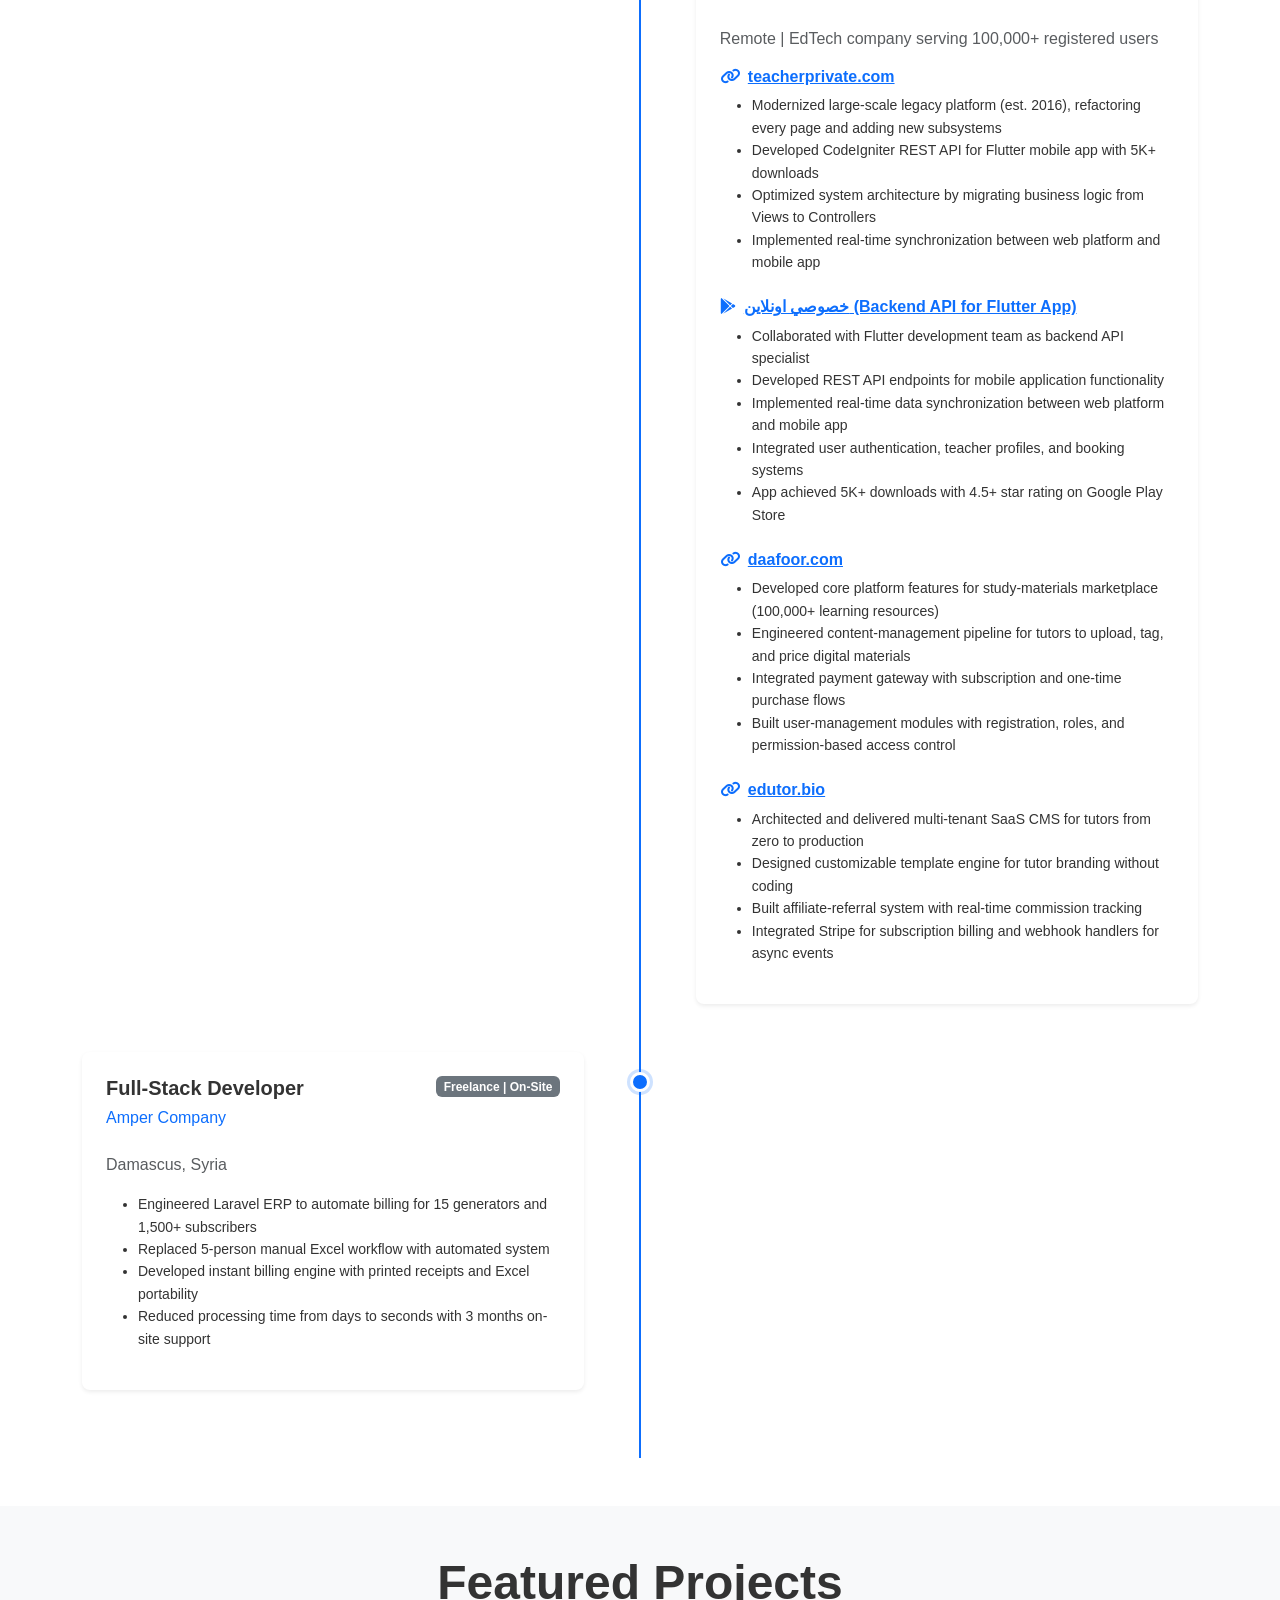
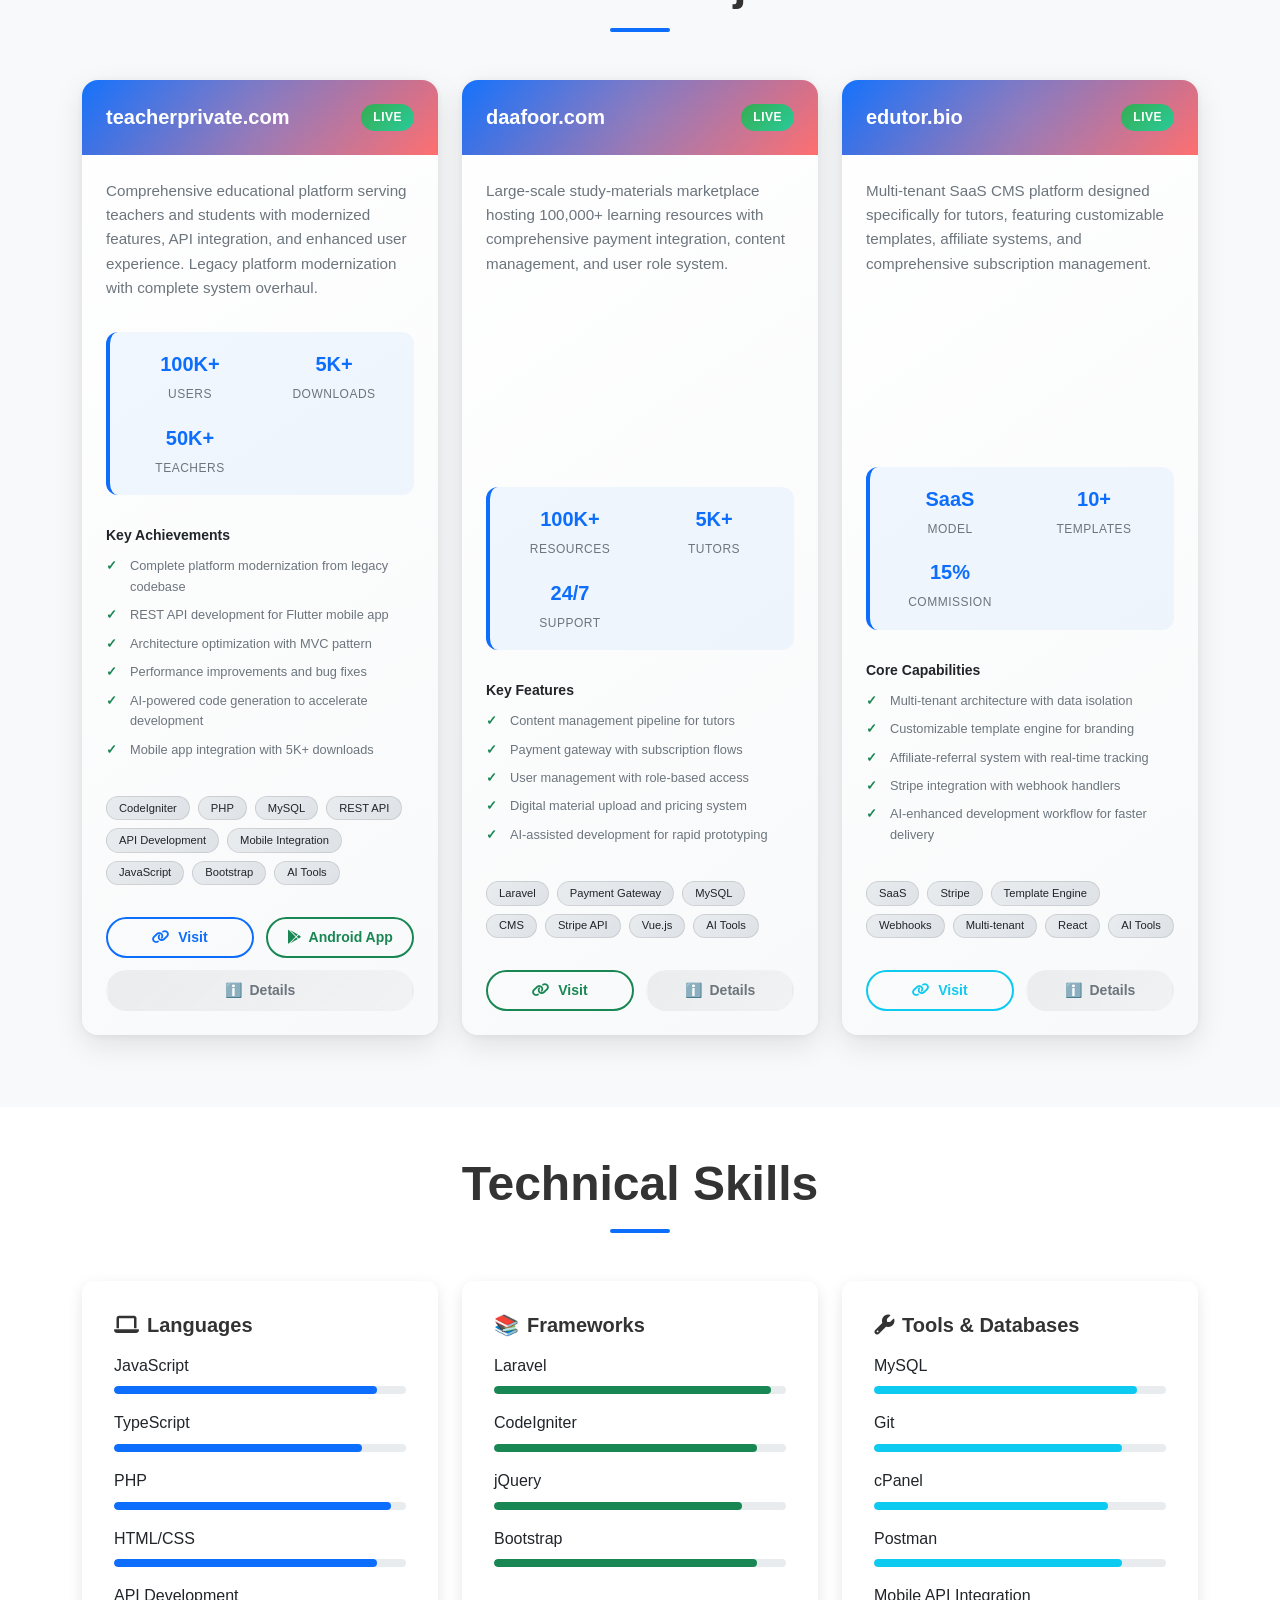
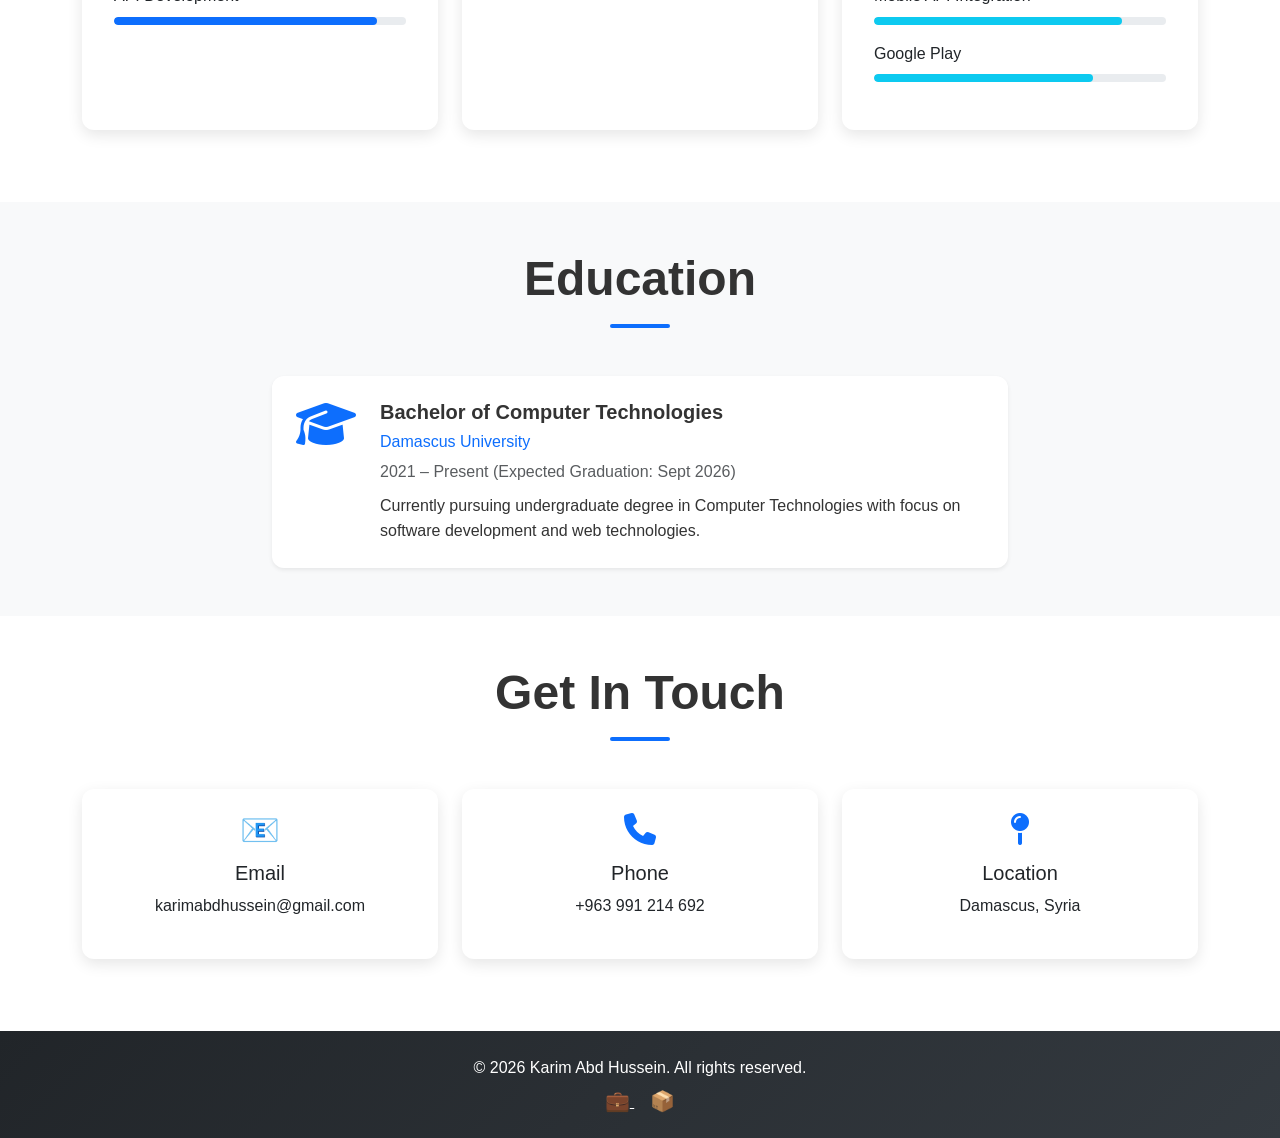
==== commit 5fef1d65: "update years" ====
--- a/index.html
+++ b/index.html
@@ -47,7 +47,7 @@
                         <h1 class="display-3 fw-bold text-white mb-3">Karim Abd Hussein</h1>
                         <h2 class="h4 text-light mb-4">Full-Stack Developer</h2>
                         <p class="lead text-light mb-4">
-                            Building scalable web applications with 2+ years of experience in EdTech and enterprise sectors
+                            Building scalable web applications with <b>1 year</b> of experience in EdTech and enterprise sectors
                         </p>
                         <div class="hero-contact mb-4">
                             <p class="text-light mb-2"><i class="fas fa-envelope me-2"></i>karimabdhussein@gmail.com</p>
@@ -91,7 +91,7 @@
                 <div class="col-lg-12">
                     <div class="about-content" data-aos="fade-up">
                         <p class="lead">
-                            Full-Stack Developer with 2+ years of hands-on experience designing, building, and maintaining web applications across the EdTech and enterprise sectors. Proven track record of improving system performance, implementing scalable payment and content-management systems, and shipping production-ready products — from initial concept through deployment and ongoing support.
+                            Full-Stack Developer with <b>1 year</b> of hands-on experience designing, building, and maintaining web applications across the EdTech and enterprise sectors. Proven track record of improving system performance, implementing scalable payment and content-management systems, and shipping production-ready products — from initial concept through deployment and ongoing support.
                         </p>
                         <p>
                             Comfortable working independently or within collaborative, cross-functional teams. I specialize in creating modern, efficient solutions that solve real-world problems and deliver exceptional user experiences.
